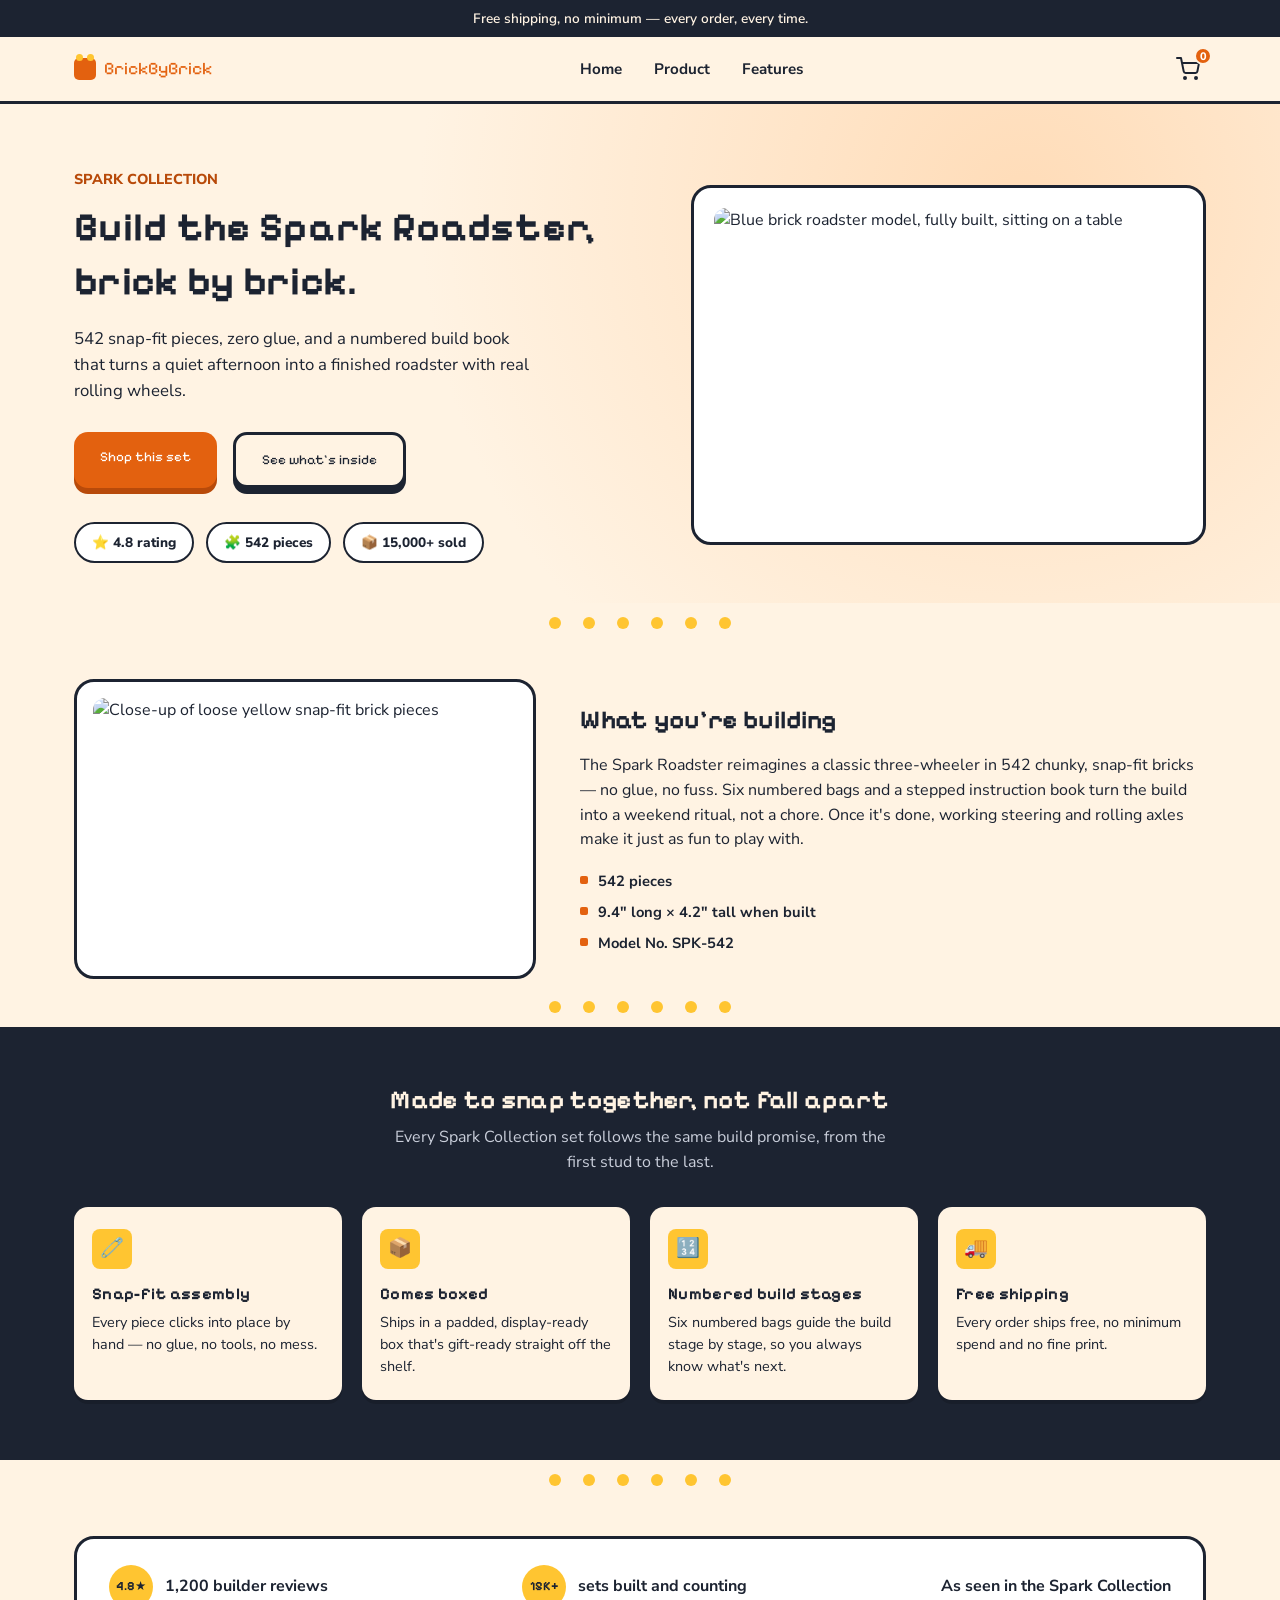
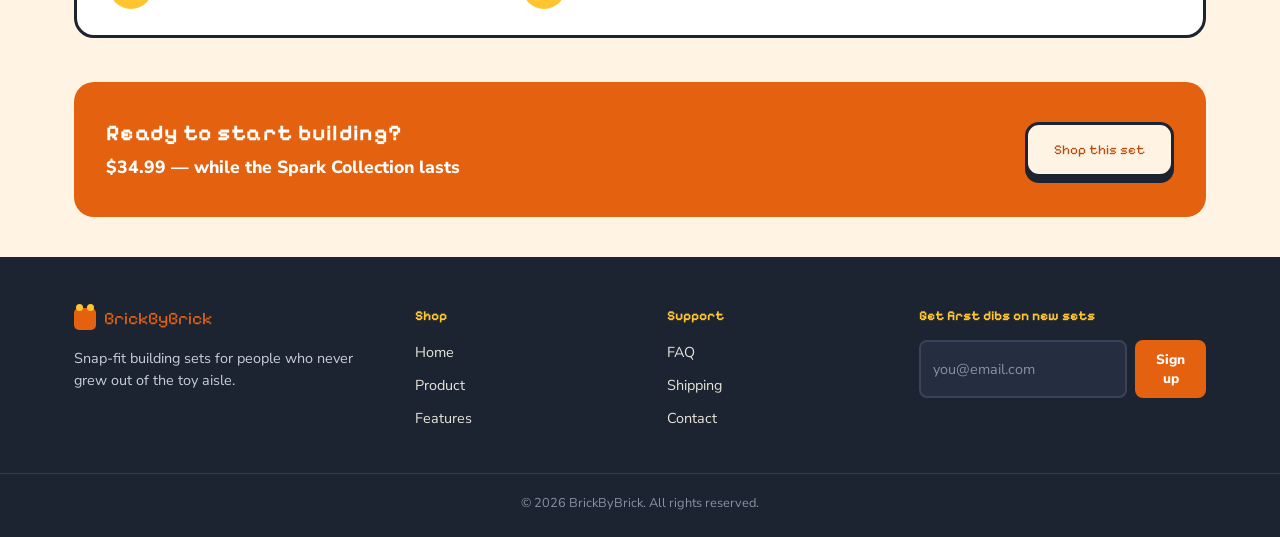
==== index.html @ 1a6e7e9f "update code" ====
<!DOCTYPE html>
<html lang="en">
<head>
<meta charset="UTF-8">
<meta name="viewport" content="width=device-width, initial-scale=1.0">
<title>BrickByBrick — Spark Roadster</title>
<link rel="preconnect" href="https://fonts.googleapis.com">
<link rel="preconnect" href="https://fonts.gstatic.com" crossorigin>
<link href="https://fonts.googleapis.com/css2?family=Pixelify+Sans:wght@500;600;700&family=Nunito+Sans:ital,opsz,wght@0,6..12,400;0,6..12,600;0,6..12,700;0,6..12,800&display=swap" rel="stylesheet">
<style>
  :root{
    --brick-orange:#E3610F;
    --brick-orange-dark:#B84A0A;
    --stud-yellow:#FFC531;
    --ink-navy:#1C2331;
    --warm-cream:#FFF3E3;
    --leaf-green:#2E9E5B;
    --white:#FFFFFF;
    --radius-lg:20px;
    --radius-md:14px;
    --radius-sm:8px;
    --font-pixel:'Pixelify Sans', system-ui, sans-serif;
    --font-body:'Nunito Sans', system-ui, sans-serif;
    --max-w:1180px;
  }

  *{box-sizing:border-box;}
  html{scroll-behavior:smooth;}
  body{
    margin:0;
    font-family:var(--font-body);
    color:var(--ink-navy);
    background:var(--warm-cream);
    line-height:1.55;
  }
  img,svg{display:block; max-width:100%;}
  a{color:inherit;}
  button{font-family:inherit;}

  .wrap{
    max-width:var(--max-w);
    margin:0 auto;
    padding:0 24px;
  }

  h1,h2,h3, .pixel{
    font-family:var(--font-pixel);
    letter-spacing:0.3px;
    line-height:1.35;
    margin:0;
  }

  :focus-visible{
    outline:3px solid var(--brick-orange-dark);
    outline-offset:3px;
  }

  /* ---------- Top promo bar ---------- */
  .topbar{
    background:var(--ink-navy);
    color:var(--warm-cream);
    text-align:center;
    font-size:0.85rem;
    font-weight:600;
    padding:8px 16px;
  }

  /* ---------- Navbar ---------- */
  .navbar{
    position:sticky;
    top:0;
    z-index:50;
    background:var(--warm-cream);
    border-bottom:3px solid var(--ink-navy);
  }
  .nav-inner{
    display:flex;
    align-items:center;
    justify-content:space-between;
    padding:14px 24px;
  }
  .logo{
    font-family:var(--font-pixel);
    font-size:1.1rem;
    color:var(--brick-orange);
    text-decoration:none;
    display:flex;
    align-items:center;
    gap:8px;
  }
  .logo-mark{
    width:22px; height:22px;
    background:var(--brick-orange);
    border-radius:5px;
    position:relative;
    flex:none;
  }
  .logo-mark::before,.logo-mark::after{
    content:"";
    position:absolute;
    width:7px;height:7px;
    background:var(--stud-yellow);
    border-radius:50%;
    top:-4px;
  }
  .logo-mark::before{left:2px;}
  .logo-mark::after{right:2px;}

  .nav-links{
    display:flex;
    gap:28px;
    list-style:none;
    margin:0; padding:0;
    font-weight:700;
  }
  .nav-links a{
    text-decoration:none;
    font-size:0.95rem;
    padding:6px 2px;
    border-bottom:3px solid transparent;
  }
  .nav-links a:hover{border-bottom-color:var(--brick-orange);}

  .nav-right{display:flex; align-items:center; gap:16px;}

  .cart-btn{
    position:relative;
    background:none;
    border:none;
    cursor:pointer;
    padding:6px;
    display:flex;
  }
  .cart-badge{
    position:absolute;
    top:-4px; right:-6px;
    background:var(--brick-orange);
    color:var(--white);
    font-size:0.68rem;
    font-weight:800;
    min-width:18px; height:18px;
    border-radius:50%;
    display:flex; align-items:center; justify-content:center;
    padding:0 3px;
    border:2px solid var(--warm-cream);
  }

  .hamburger{
    display:none;
    flex-direction:column;
    gap:5px;
    background:none;
    border:none;
    cursor:pointer;
    padding:6px;
  }
  .hamburger span{
    width:24px; height:3px;
    background:var(--ink-navy);
    border-radius:2px;
  }

  /* ---------- Stud dividers ---------- */
  .studs{
    display:flex;
    justify-content:center;
    gap:22px;
    padding:14px 0;
  }
  .studs span{
    width:12px; height:12px;
    border-radius:50%;
  }
  .studs.on-cream span{background:var(--stud-yellow);}
  .studs.on-dark span{background:var(--warm-cream);}
  .section-navy .studs.on-dark, .section-orange .studs.on-dark{background:var(--ink-navy);}
  .section-navy{background:var(--ink-navy); color:var(--warm-cream);}
  .studs.on-navy-bg span{background:var(--warm-cream);}

  /* ---------- Buttons ---------- */
  .btn{
    font-family:var(--font-pixel);
    font-size:0.85rem;
    display:inline-block;
    text-decoration:none;
    text-align:center;
    padding:14px 26px;
    border-radius:var(--radius-md);
    border:none;
    cursor:pointer;
    transition:transform .08s ease, box-shadow .08s ease;
  }
  .btn-primary{
    background:var(--brick-orange);
    color:var(--white);
    box-shadow:0 6px 0 var(--brick-orange-dark);
  }
  .btn-primary:hover{transform:translateY(-1px); box-shadow:0 7px 0 var(--brick-orange-dark);}
  .btn-primary:active{
    transform:translateY(6px);
    box-shadow:0 0 0 var(--brick-orange-dark);
  }
  .btn-secondary{
    background:var(--warm-cream);
    color:var(--ink-navy);
    border:3px solid var(--ink-navy);
    box-shadow:0 6px 0 var(--ink-navy);
  }
  .btn-secondary:hover{transform:translateY(-1px); box-shadow:0 7px 0 var(--ink-navy);}
  .btn-secondary:active{transform:translateY(6px); box-shadow:0 0 0 var(--ink-navy);}

  /* ---------- Hero ---------- */
  .hero{
    background:radial-gradient(circle at 80% 20%, #FFDCB8 0%, var(--warm-cream) 55%);
    padding:64px 0 40px;
  }
  .hero-inner{
    display:grid;
    grid-template-columns:1.05fr 0.95fr;
    gap:48px;
    align-items:center;
  }
  .hero-tag{
    font-weight:800;
    color:var(--brick-orange-dark);
    font-size:0.9rem;
    margin-bottom:10px;
  }
  .hero h1{
    font-size:2.5rem;
    color:var(--ink-navy);
  }
  .hero-pitch{
    margin-top:18px;
    font-size:1.05rem;
    max-width:46ch;
  }
  .hero-ctas{
    display:flex;
    gap:16px;
    flex-wrap:wrap;
    margin-top:28px;
  }
  .stat-pills{
    display:flex;
    gap:12px;
    flex-wrap:wrap;
    margin-top:34px;
  }
  .pill{
    background:var(--white);
    border:2px solid var(--ink-navy);
    border-radius:999px;
    padding:8px 16px;
    font-weight:800;
    font-size:0.85rem;
    display:flex;
    align-items:center;
    gap:6px;
  }
  .hero-art{
    background:var(--white);
    border:3px solid var(--ink-navy);
    border-radius:var(--radius-lg);
    padding:20px;
    height:360px;
  }

  /* ---------- Teaser ---------- */
  .teaser{padding:36px 0 8px;}
  .teaser-inner{
    display:grid;
    grid-template-columns:0.85fr 1.15fr;
    gap:44px;
    align-items:center;
  }
  .teaser-img{
    background:var(--white);
    border:3px solid var(--ink-navy);
    border-radius:var(--radius-lg);
    padding:16px;
    height:300px;
  }
  .teaser h2{font-size:1.6rem; margin-bottom:12px;}
  .spec-list{
    list-style:none;
    margin:18px 0 0;
    padding:0;
    display:flex;
    flex-direction:column;
    gap:8px;
    font-weight:700;
    font-size:0.92rem;
  }
  .spec-list li{display:flex; gap:10px; align-items:baseline;}
  .spec-list li::before{
    content:"";
    width:8px;height:8px;
    background:var(--brick-orange);
    border-radius:2px;
    flex:none;
    transform:translateY(-2px);
  }

  /* ---------- Features ---------- */
  .features{padding:12px 0 8px;}
  .features h2{
    text-align:center;
    font-size:1.6rem;
    color:var(--warm-cream);
    margin-bottom:8px;
  }
  .features-sub{
    text-align:center;
    color:#C9CEDA;
    max-width:52ch;
    margin:0 auto 32px;
  }
  .feature-grid{
    display:grid;
    grid-template-columns:repeat(4,1fr);
    gap:20px;
  }
  .feature-card{
    background:var(--warm-cream);
    color:var(--ink-navy);
    border-radius:var(--radius-md);
    padding:22px 18px;
    transition:transform .15s ease, box-shadow .15s ease;
    box-shadow:0 4px 0 rgba(0,0,0,0.15);
  }
  .feature-card:hover{
    transform:translateY(-6px);
    box-shadow:0 12px 20px rgba(0,0,0,0.25);
  }
  .feature-icon{
    width:40px; height:40px;
    background:var(--stud-yellow);
    border-radius:var(--radius-sm);
    display:flex; align-items:center; justify-content:center;
    font-size:1.2rem;
    margin-bottom:14px;
  }
  .feature-card h3{font-size:1.02rem; margin-bottom:6px;}
  .feature-card p{margin:0; font-size:0.9rem;}

  /* ---------- Trust strip ---------- */
  .trust{padding:36px 0;}
  .trust-inner{
    display:flex;
    flex-wrap:wrap;
    gap:24px;
    justify-content:space-between;
    align-items:center;
    background:var(--white);
    border:3px solid var(--ink-navy);
    border-radius:var(--radius-lg);
    padding:26px 32px;
  }
  .trust-item{
    display:flex;
    align-items:center;
    gap:12px;
    font-weight:700;
  }
  .trust-badge{
    background:var(--stud-yellow);
    border-radius:50%;
    width:44px; height:44px;
    display:flex; align-items:center; justify-content:center;
    font-family:var(--font-pixel);
    font-size:0.78rem;
    flex:none;
  }

  /* ---------- CTA banner ---------- */
  .cta-banner{
    background:var(--brick-orange);
    color:var(--white);
    border-radius:var(--radius-lg);
    margin:8px auto 40px;
    padding:36px 32px;
    display:flex;
    flex-wrap:wrap;
    gap:20px;
    align-items:center;
    justify-content:space-between;
  }
  .cta-banner h2{font-size:1.4rem;}
  .cta-banner .price{font-size:1.1rem; font-weight:800; margin-top:6px;}
  .cta-banner .btn-secondary{
    background:var(--warm-cream);
    color:var(--brick-orange-dark);
    border-color:var(--ink-navy);
  }

  /* ---------- Footer ---------- */
  footer{
    background:var(--ink-navy);
    color:var(--warm-cream);
    padding:48px 0 24px;
  }
  .footer-grid{
    display:grid;
    grid-template-columns:1.4fr 1fr 1fr 1.3fr;
    gap:32px;
  }
  .footer-grid h4{
    font-family:var(--font-pixel);
    font-size:0.85rem;
    color:var(--stud-yellow);
    margin:0 0 14px;
  }
  .footer-grid p{font-size:0.9rem; color:#C9CEDA; max-width:32ch;}
  .footer-links{list-style:none; margin:0; padding:0; display:flex; flex-direction:column; gap:8px;}
  .footer-links a{text-decoration:none; font-size:0.9rem; color:#E8E4DC;}
  .footer-links a:hover{color:var(--stud-yellow);}

  .signup-form{display:flex; gap:8px; margin-top:6px;}
  .signup-form input{
    flex:1;
    padding:10px 12px;
    border-radius:var(--radius-sm);
    border:2px solid #3A4257;
    background:#252D40;
    color:var(--warm-cream);
    font-family:var(--font-body);
    font-size:0.9rem;
  }
  .signup-form input::placeholder{color:#8890A3;}
  .signup-form button{
    background:var(--brick-orange);
    color:var(--white);
    border:none;
    border-radius:var(--radius-sm);
    padding:10px 16px;
    font-weight:800;
    cursor:pointer;
    font-size:0.85rem;
  }
  .form-msg{font-size:0.82rem; margin-top:8px; min-height:1.1em;}
  .form-msg.success{color:var(--leaf-green); font-weight:700;}
  .form-msg.error{color:#FF8B7A; font-weight:700;}

  .footer-bottom{
    border-top:1px solid #333B4E;
    margin-top:36px;
    padding-top:20px;
    font-size:0.8rem;
    color:#8890A3;
    text-align:center;
  }

  /* ---------- Responsive ---------- */
  @media (max-width:900px){
    .hero-inner, .teaser-inner{grid-template-columns:1fr;}
    .hero-art{order:-1;}
    .feature-grid{grid-template-columns:repeat(2,1fr);}
    .footer-grid{grid-template-columns:1fr 1fr;}
  }

  @media (max-width:680px){
    .nav-links{
      position:absolute;
      top:100%; left:0; right:0;
      background:var(--warm-cream);
      border-bottom:3px solid var(--ink-navy);
      flex-direction:column;
      gap:0;
      padding:8px 24px 16px;
      display:none;
    }
    .nav-links.open{display:flex;}
    .nav-links a{display:block; padding:12px 0;}
    .hamburger{display:flex;}
    .hero h1{font-size:1.9rem;}
    .feature-grid{grid-template-columns:1fr;}
    .footer-grid{grid-template-columns:1fr;}
    .cta-banner{flex-direction:column; align-items:flex-start;}
    .signup-form{flex-direction:column;}
  }

  @media (prefers-reduced-motion: reduce){
    *{transition:none !important;}
    html{scroll-behavior:auto;}
  }
</style>
</head>
<body>

<div class="topbar">Free shipping, no minimum — every order, every time.</div>

<nav class="navbar">
  <div class="nav-inner wrap">
    <a href="#" class="logo"><span class="logo-mark"></span>BrickByBrick</a>

    <ul class="nav-links" id="navLinks">
      <li><a href="#top">Home</a></li>
      <li><a href="product.html">Product</a></li>
      <li><a href="#features">Features</a></li>
    </ul>

    <div class="nav-right">
      <button class="cart-btn" id="cartBtn" aria-label="View cart">
        <svg width="24" height="24" viewBox="0 0 24 24" fill="none" stroke="#1C2331" stroke-width="2" stroke-linecap="round" stroke-linejoin="round">
          <circle cx="9" cy="21" r="1"></circle>
          <circle cx="20" cy="21" r="1"></circle>
          <path d="M1 1h4l2.7 13.4a2 2 0 0 0 2 1.6h9.7a2 2 0 0 0 2-1.6L23 6H6"></path>
        </svg>
        <span class="cart-badge" id="cartBadge">0</span>
      </button>
      <button class="hamburger" id="hamburgerBtn" aria-label="Toggle menu" aria-expanded="false" aria-controls="navLinks">
        <span></span><span></span><span></span>
      </button>
    </div>
  </div>
</nav>

<header class="hero" id="top">
  <div class="wrap hero-inner">
    <div>
      <div class="hero-tag">SPARK COLLECTION</div>
      <h1>Build the Spark Roadster, brick by brick.</h1>
      <p class="hero-pitch">542 snap-fit pieces, zero glue, and a numbered build book that turns a quiet afternoon into a finished roadster with real rolling wheels.</p>
      <div class="hero-ctas">
        <a href="product.html" class="btn btn-primary">Shop this set</a>
        <a href="#description" class="btn btn-secondary">See what's inside</a>
      </div>
      <div class="stat-pills">
        <span class="pill">⭐ 4.8 rating</span>
        <span class="pill">🧩 542 pieces</span>
        <span class="pill">📦 15,000+ sold</span>
      </div>
    </div>
    <div class="hero-art">
      <img src="https://images.unsplash.com/photo-1637063868743-71757b4770c3?auto=format&fit=crop&w=900&q=80"
           alt="Blue brick roadster model, fully built, sitting on a table"
           style="width:100%; height:100%; object-fit:cover; border-radius:12px; display:block;">
    </div>
  </div>
</header>

<div class="studs on-cream"><span></span><span></span><span></span><span></span><span></span><span></span></div>

<section class="teaser" id="description">
  <div class="wrap teaser-inner">
    <div class="teaser-img">
      <img src="https://images.unsplash.com/photo-1560961911-293cfd783727?auto=format&fit=crop&w=700&q=80"
           alt="Close-up of loose yellow snap-fit brick pieces"
           style="width:100%; height:100%; object-fit:cover; border-radius:12px; display:block;">
    </div>
    <div>
      <h2>What you're building</h2>
      <p>The Spark Roadster reimagines a classic three-wheeler in 542 chunky, snap-fit bricks — no glue, no fuss. Six numbered bags and a stepped instruction book turn the build into a weekend ritual, not a chore. Once it's done, working steering and rolling axles make it just as fun to play with.</p>
      <ul class="spec-list">
        <li>542 pieces</li>
        <li>9.4" long × 4.2" tall when built</li>
        <li>Model No. SPK-542</li>
      </ul>
    </div>
  </div>
</section>

<div class="studs on-cream"><span></span><span></span><span></span><span></span><span></span><span></span></div>

<section class="features section-navy" id="features">
  <div class="wrap" style="padding:44px 24px 52px;">
    <h2>Made to snap together, not fall apart</h2>
    <p class="features-sub">Every Spark Collection set follows the same build promise, from the first stud to the last.</p>
    <div class="feature-grid">
      <div class="feature-card">
        <div class="feature-icon">🧷</div>
        <h3>Snap-fit assembly</h3>
        <p>Every piece clicks into place by hand — no glue, no tools, no mess.</p>
      </div>
      <div class="feature-card">
        <div class="feature-icon">📦</div>
        <h3>Comes boxed</h3>
        <p>Ships in a padded, display-ready box that's gift-ready straight off the shelf.</p>
      </div>
      <div class="feature-card">
        <div class="feature-icon">🔢</div>
        <h3>Numbered build stages</h3>
        <p>Six numbered bags guide the build stage by stage, so you always know what's next.</p>
      </div>
      <div class="feature-card">
        <div class="feature-icon">🚚</div>
        <h3>Free shipping</h3>
        <p>Every order ships free, no minimum spend and no fine print.</p>
      </div>
    </div>
  </div>
</section>

<div class="studs on-cream"><span></span><span></span><span></span><span></span><span></span><span></span></div>

<section class="trust">
  <div class="wrap">
    <div class="trust-inner">
      <div class="trust-item">
        <span class="trust-badge">4.8★</span>
        <span>1,200 builder reviews</span>
      </div>
      <div class="trust-item">
        <span class="trust-badge">15K+</span>
        <span>sets built and counting</span>
      </div>
      <div class="trust-item">
        <span>As seen in the Spark Collection</span>
      </div>
    </div>
  </div>
</section>

<div class="wrap">
  <div class="cta-banner">
    <div>
      <h2>Ready to start building?</h2>
      <div class="price">$34.99 — while the Spark Collection lasts</div>
    </div>
    <a href="product.html" class="btn btn-secondary">Shop this set</a>
  </div>
</div>

<footer>
  <div class="wrap footer-grid">
    <div>
      <a href="#" class="logo" style="margin-bottom:12px;"><span class="logo-mark"></span>BrickByBrick</a>
      <p>Snap-fit building sets for people who never grew out of the toy aisle.</p>
    </div>
    <div>
      <h4>Shop</h4>
      <ul class="footer-links">
        <li><a href="#top">Home</a></li>
        <li><a href="product.html">Product</a></li>
        <li><a href="#features">Features</a></li>
      </ul>
    </div>
    <div>
      <h4>Support</h4>
      <ul class="footer-links">
        <li><a href="#">FAQ</a></li>
        <li><a href="#">Shipping</a></li>
        <li><a href="#">Contact</a></li>
      </ul>
    </div>
    <div>
      <h4>Get first dibs on new sets</h4>
      <form class="signup-form" id="signupForm" novalidate>
        <label for="signupEmail" class="sr-only" style="position:absolute; left:-9999px;">Email address</label>
        <input type="email" id="signupEmail" placeholder="you@email.com" autocomplete="email">
        <button type="submit">Sign up</button>
      </form>
      <p class="form-msg" id="formMsg" role="status" aria-live="polite"></p>
    </div>
  </div>
  <div class="footer-bottom">© 2026 BrickByBrick. All rights reserved.</div>
</footer>

<script>
  // Mobile hamburger menu
  const hamburgerBtn = document.getElementById('hamburgerBtn');
  const navLinks = document.getElementById('navLinks');
  hamburgerBtn.addEventListener('click', () => {
    const isOpen = navLinks.classList.toggle('open');
    hamburgerBtn.setAttribute('aria-expanded', isOpen);
  });
  navLinks.querySelectorAll('a').forEach(link => {
    link.addEventListener('click', () => {
      navLinks.classList.remove('open');
      hamburgerBtn.setAttribute('aria-expanded', 'false');
    });
  });

  // Cart badge — reads a shared count so it can stay in sync with the product page
  const CART_KEY = 'bbb_cart_count';
  const cartBadge = document.getElementById('cartBadge');

  function renderCartCount() {
    const count = parseInt(localStorage.getItem(CART_KEY) || '0', 10);
    cartBadge.textContent = count;
  }
  renderCartCount();
  // Picks up changes made on the product page (or another tab) without a reload
  window.addEventListener('storage', (e) => {
    if (e.key === CART_KEY) renderCartCount();
  });

  // Footer email signup validation
  const signupForm = document.getElementById('signupForm');
  const signupEmail = document.getElementById('signupEmail');
  const formMsg = document.getElementById('formMsg');
  const emailPattern = /^[^\s@]+@[^\s@]+\.[^\s@]+$/;

  signupForm.addEventListener('submit', (e) => {
    e.preventDefault();
    const value = signupEmail.value.trim();
    if (!emailPattern.test(value)) {
      formMsg.textContent = 'Please enter a valid email address.';
      formMsg.className = 'form-msg error';
      return;
    }
    formMsg.textContent = "You're on the list!";
    formMsg.className = 'form-msg success';
    signupForm.reset();
  });
</script>

</body>
</html>
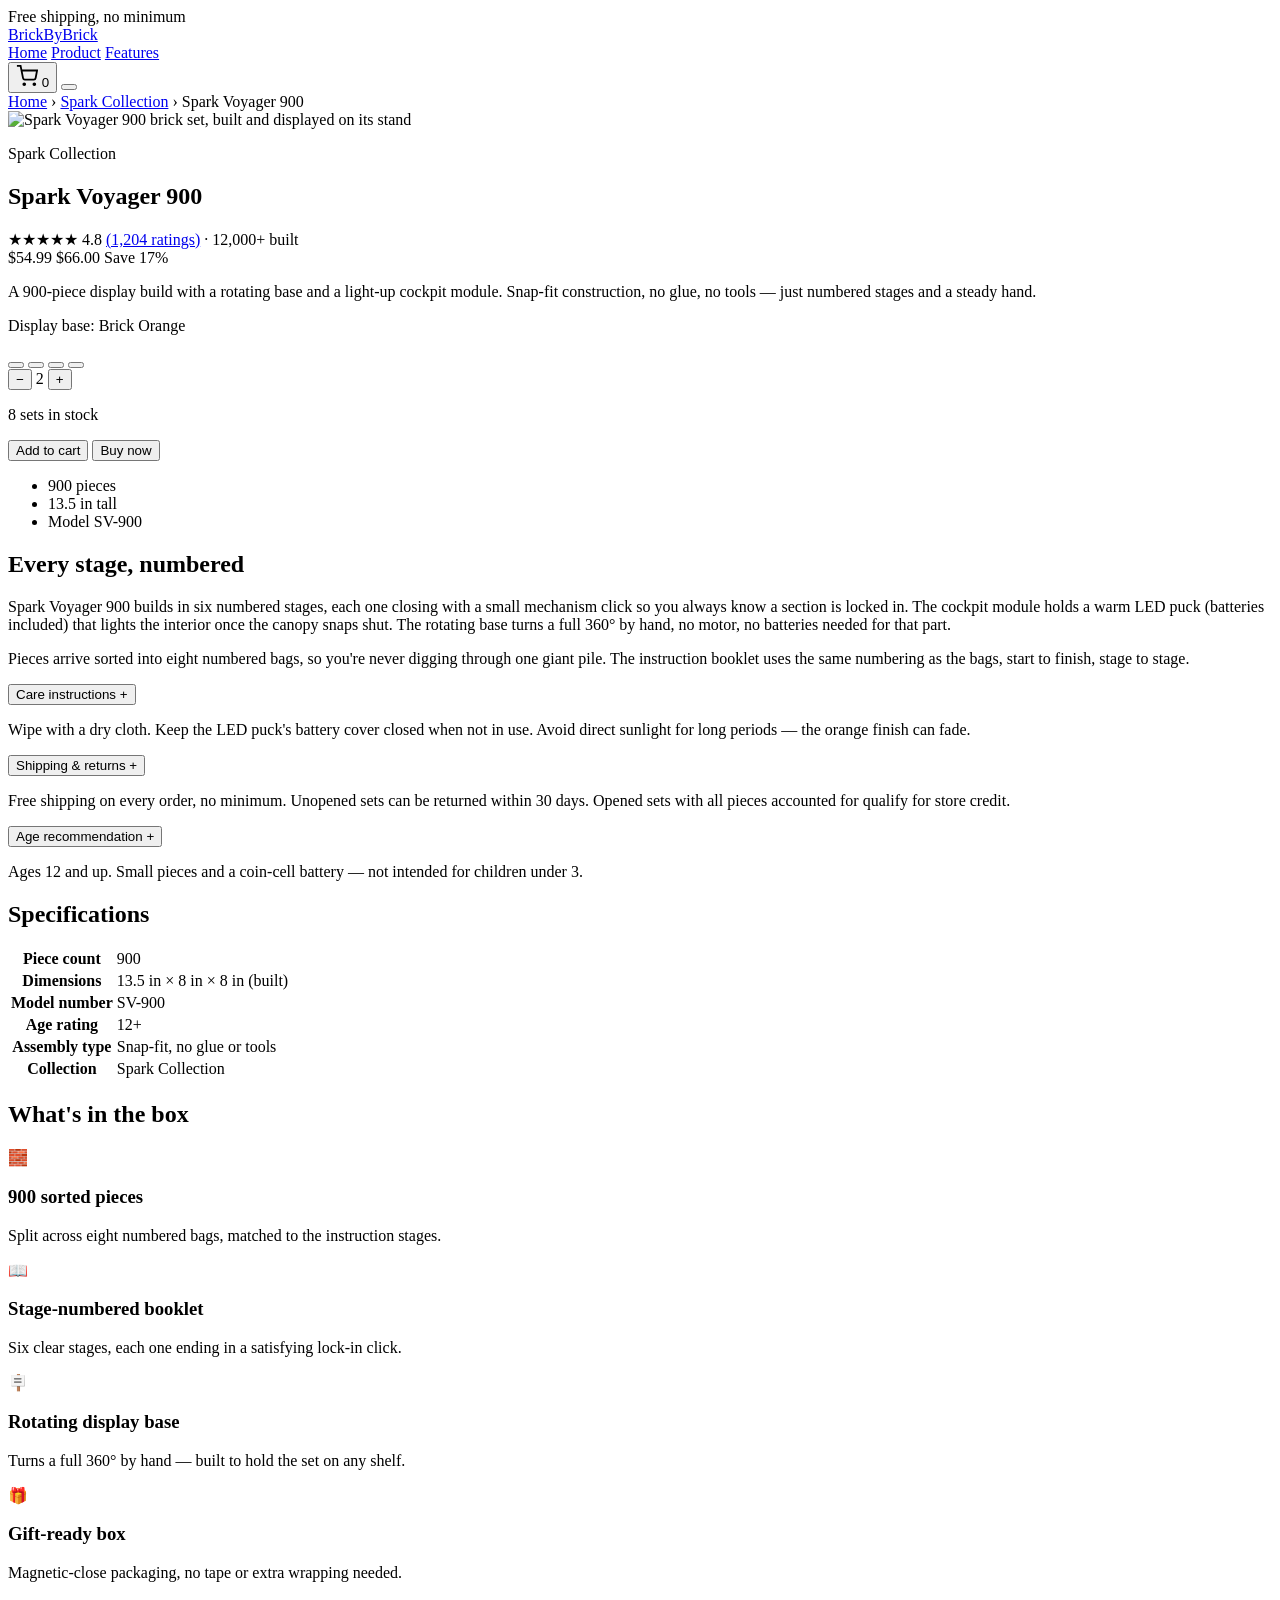
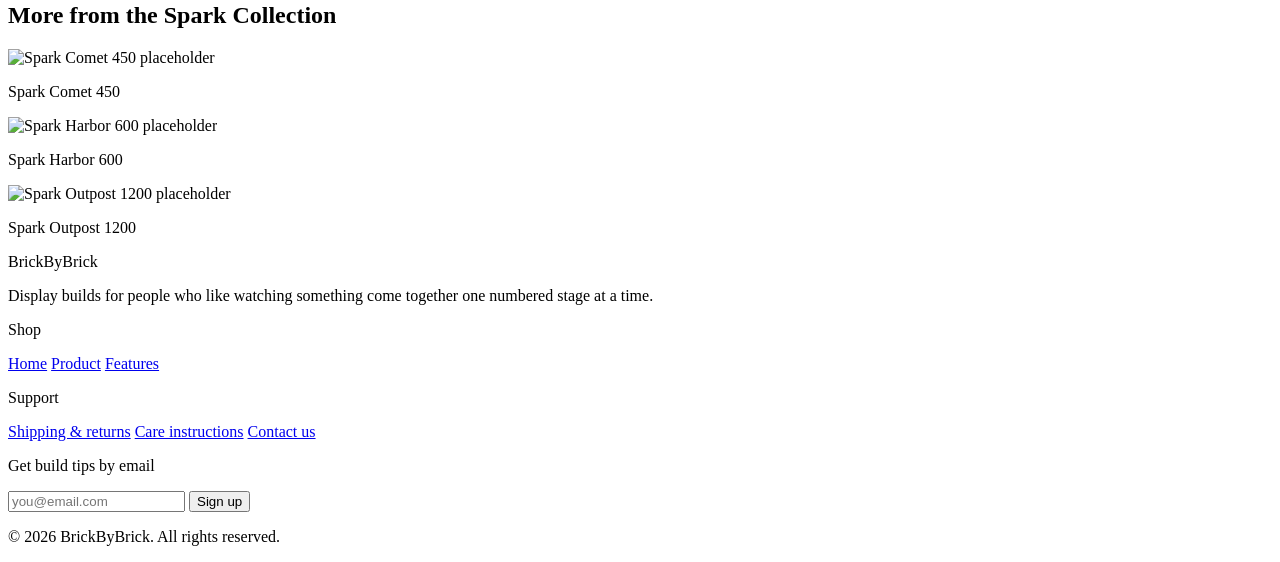
==== commit dbaf9bf2: "update" ====
--- a/index.html
+++ b/index.html
@@ -3,708 +3,284 @@
 <head>
 <meta charset="UTF-8">
 <meta name="viewport" content="width=device-width, initial-scale=1.0">
-<title>BrickByBrick — Spark Roadster</title>
+<title>Spark Voyager 900 — BrickByBrick</title>
 <link rel="preconnect" href="https://fonts.googleapis.com">
 <link rel="preconnect" href="https://fonts.gstatic.com" crossorigin>
-<link href="https://fonts.googleapis.com/css2?family=Pixelify+Sans:wght@500;600;700&family=Nunito+Sans:ital,opsz,wght@0,6..12,400;0,6..12,600;0,6..12,700;0,6..12,800&display=swap" rel="stylesheet">
-<style>
-  :root{
-    --brick-orange:#E3610F;
-    --brick-orange-dark:#B84A0A;
-    --stud-yellow:#FFC531;
-    --ink-navy:#1C2331;
-    --warm-cream:#FFF3E3;
-    --leaf-green:#2E9E5B;
-    --white:#FFFFFF;
-    --radius-lg:20px;
-    --radius-md:14px;
-    --radius-sm:8px;
-    --font-pixel:'Pixelify Sans', system-ui, sans-serif;
-    --font-body:'Nunito Sans', system-ui, sans-serif;
-    --max-w:1180px;
-  }
-
-  *{box-sizing:border-box;}
-  html{scroll-behavior:smooth;}
-  body{
-    margin:0;
-    font-family:var(--font-body);
-    color:var(--ink-navy);
-    background:var(--warm-cream);
-    line-height:1.55;
-  }
-  img,svg{display:block; max-width:100%;}
-  a{color:inherit;}
-  button{font-family:inherit;}
-
-  .wrap{
-    max-width:var(--max-w);
-    margin:0 auto;
-    padding:0 24px;
-  }
-
-  h1,h2,h3, .pixel{
-    font-family:var(--font-pixel);
-    letter-spacing:0.3px;
-    line-height:1.35;
-    margin:0;
-  }
-
-  :focus-visible{
-    outline:3px solid var(--brick-orange-dark);
-    outline-offset:3px;
-  }
-
-  /* ---------- Top promo bar ---------- */
-  .topbar{
-    background:var(--ink-navy);
-    color:var(--warm-cream);
-    text-align:center;
-    font-size:0.85rem;
-    font-weight:600;
-    padding:8px 16px;
-  }
-
-  /* ---------- Navbar ---------- */
-  .navbar{
-    position:sticky;
-    top:0;
-    z-index:50;
-    background:var(--warm-cream);
-    border-bottom:3px solid var(--ink-navy);
-  }
-  .nav-inner{
-    display:flex;
-    align-items:center;
-    justify-content:space-between;
-    padding:14px 24px;
-  }
-  .logo{
-    font-family:var(--font-pixel);
-    font-size:1.1rem;
-    color:var(--brick-orange);
-    text-decoration:none;
-    display:flex;
-    align-items:center;
-    gap:8px;
-  }
-  .logo-mark{
-    width:22px; height:22px;
-    background:var(--brick-orange);
-    border-radius:5px;
-    position:relative;
-    flex:none;
-  }
-  .logo-mark::before,.logo-mark::after{
-    content:"";
-    position:absolute;
-    width:7px;height:7px;
-    background:var(--stud-yellow);
-    border-radius:50%;
-    top:-4px;
-  }
-  .logo-mark::before{left:2px;}
-  .logo-mark::after{right:2px;}
-
-  .nav-links{
-    display:flex;
-    gap:28px;
-    list-style:none;
-    margin:0; padding:0;
-    font-weight:700;
-  }
-  .nav-links a{
-    text-decoration:none;
-    font-size:0.95rem;
-    padding:6px 2px;
-    border-bottom:3px solid transparent;
-  }
-  .nav-links a:hover{border-bottom-color:var(--brick-orange);}
-
-  .nav-right{display:flex; align-items:center; gap:16px;}
-
-  .cart-btn{
-    position:relative;
-    background:none;
-    border:none;
-    cursor:pointer;
-    padding:6px;
-    display:flex;
-  }
-  .cart-badge{
-    position:absolute;
-    top:-4px; right:-6px;
-    background:var(--brick-orange);
-    color:var(--white);
-    font-size:0.68rem;
-    font-weight:800;
-    min-width:18px; height:18px;
-    border-radius:50%;
-    display:flex; align-items:center; justify-content:center;
-    padding:0 3px;
-    border:2px solid var(--warm-cream);
-  }
-
-  .hamburger{
-    display:none;
-    flex-direction:column;
-    gap:5px;
-    background:none;
-    border:none;
-    cursor:pointer;
-    padding:6px;
-  }
-  .hamburger span{
-    width:24px; height:3px;
-    background:var(--ink-navy);
-    border-radius:2px;
-  }
-
-  /* ---------- Stud dividers ---------- */
-  .studs{
-    display:flex;
-    justify-content:center;
-    gap:22px;
-    padding:14px 0;
-  }
-  .studs span{
-    width:12px; height:12px;
-    border-radius:50%;
-  }
-  .studs.on-cream span{background:var(--stud-yellow);}
-  .studs.on-dark span{background:var(--warm-cream);}
-  .section-navy .studs.on-dark, .section-orange .studs.on-dark{background:var(--ink-navy);}
-  .section-navy{background:var(--ink-navy); color:var(--warm-cream);}
-  .studs.on-navy-bg span{background:var(--warm-cream);}
-
-  /* ---------- Buttons ---------- */
-  .btn{
-    font-family:var(--font-pixel);
-    font-size:0.85rem;
-    display:inline-block;
-    text-decoration:none;
-    text-align:center;
-    padding:14px 26px;
-    border-radius:var(--radius-md);
-    border:none;
-    cursor:pointer;
-    transition:transform .08s ease, box-shadow .08s ease;
-  }
-  .btn-primary{
-    background:var(--brick-orange);
-    color:var(--white);
-    box-shadow:0 6px 0 var(--brick-orange-dark);
-  }
-  .btn-primary:hover{transform:translateY(-1px); box-shadow:0 7px 0 var(--brick-orange-dark);}
-  .btn-primary:active{
-    transform:translateY(6px);
-    box-shadow:0 0 0 var(--brick-orange-dark);
-  }
-  .btn-secondary{
-    background:var(--warm-cream);
-    color:var(--ink-navy);
-    border:3px solid var(--ink-navy);
-    box-shadow:0 6px 0 var(--ink-navy);
-  }
-  .btn-secondary:hover{transform:translateY(-1px); box-shadow:0 7px 0 var(--ink-navy);}
-  .btn-secondary:active{transform:translateY(6px); box-shadow:0 0 0 var(--ink-navy);}
-
-  /* ---------- Hero ---------- */
-  .hero{
-    background:radial-gradient(circle at 80% 20%, #FFDCB8 0%, var(--warm-cream) 55%);
-    padding:64px 0 40px;
-  }
-  .hero-inner{
-    display:grid;
-    grid-template-columns:1.05fr 0.95fr;
-    gap:48px;
-    align-items:center;
-  }
-  .hero-tag{
-    font-weight:800;
-    color:var(--brick-orange-dark);
-    font-size:0.9rem;
-    margin-bottom:10px;
-  }
-  .hero h1{
-    font-size:2.5rem;
-    color:var(--ink-navy);
-  }
-  .hero-pitch{
-    margin-top:18px;
-    font-size:1.05rem;
-    max-width:46ch;
-  }
-  .hero-ctas{
-    display:flex;
-    gap:16px;
-    flex-wrap:wrap;
-    margin-top:28px;
-  }
-  .stat-pills{
-    display:flex;
-    gap:12px;
-    flex-wrap:wrap;
-    margin-top:34px;
-  }
-  .pill{
-    background:var(--white);
-    border:2px solid var(--ink-navy);
-    border-radius:999px;
-    padding:8px 16px;
-    font-weight:800;
-    font-size:0.85rem;
-    display:flex;
-    align-items:center;
-    gap:6px;
-  }
-  .hero-art{
-    background:var(--white);
-    border:3px solid var(--ink-navy);
-    border-radius:var(--radius-lg);
-    padding:20px;
-    height:360px;
-  }
-
-  /* ---------- Teaser ---------- */
-  .teaser{padding:36px 0 8px;}
-  .teaser-inner{
-    display:grid;
-    grid-template-columns:0.85fr 1.15fr;
-    gap:44px;
-    align-items:center;
-  }
-  .teaser-img{
-    background:var(--white);
-    border:3px solid var(--ink-navy);
-    border-radius:var(--radius-lg);
-    padding:16px;
-    height:300px;
-  }
-  .teaser h2{font-size:1.6rem; margin-bottom:12px;}
-  .spec-list{
-    list-style:none;
-    margin:18px 0 0;
-    padding:0;
-    display:flex;
-    flex-direction:column;
-    gap:8px;
-    font-weight:700;
-    font-size:0.92rem;
-  }
-  .spec-list li{display:flex; gap:10px; align-items:baseline;}
-  .spec-list li::before{
-    content:"";
-    width:8px;height:8px;
-    background:var(--brick-orange);
-    border-radius:2px;
-    flex:none;
-    transform:translateY(-2px);
-  }
-
-  /* ---------- Features ---------- */
-  .features{padding:12px 0 8px;}
-  .features h2{
-    text-align:center;
-    font-size:1.6rem;
-    color:var(--warm-cream);
-    margin-bottom:8px;
-  }
-  .features-sub{
-    text-align:center;
-    color:#C9CEDA;
-    max-width:52ch;
-    margin:0 auto 32px;
-  }
-  .feature-grid{
-    display:grid;
-    grid-template-columns:repeat(4,1fr);
-    gap:20px;
-  }
-  .feature-card{
-    background:var(--warm-cream);
-    color:var(--ink-navy);
-    border-radius:var(--radius-md);
-    padding:22px 18px;
-    transition:transform .15s ease, box-shadow .15s ease;
-    box-shadow:0 4px 0 rgba(0,0,0,0.15);
-  }
-  .feature-card:hover{
-    transform:translateY(-6px);
-    box-shadow:0 12px 20px rgba(0,0,0,0.25);
-  }
-  .feature-icon{
-    width:40px; height:40px;
-    background:var(--stud-yellow);
-    border-radius:var(--radius-sm);
-    display:flex; align-items:center; justify-content:center;
-    font-size:1.2rem;
-    margin-bottom:14px;
-  }
-  .feature-card h3{font-size:1.02rem; margin-bottom:6px;}
-  .feature-card p{margin:0; font-size:0.9rem;}
-
-  /* ---------- Trust strip ---------- */
-  .trust{padding:36px 0;}
-  .trust-inner{
-    display:flex;
-    flex-wrap:wrap;
-    gap:24px;
-    justify-content:space-between;
-    align-items:center;
-    background:var(--white);
-    border:3px solid var(--ink-navy);
-    border-radius:var(--radius-lg);
-    padding:26px 32px;
-  }
-  .trust-item{
-    display:flex;
-    align-items:center;
-    gap:12px;
-    font-weight:700;
-  }
-  .trust-badge{
-    background:var(--stud-yellow);
-    border-radius:50%;
-    width:44px; height:44px;
-    display:flex; align-items:center; justify-content:center;
-    font-family:var(--font-pixel);
-    font-size:0.78rem;
-    flex:none;
-  }
-
-  /* ---------- CTA banner ---------- */
-  .cta-banner{
-    background:var(--brick-orange);
-    color:var(--white);
-    border-radius:var(--radius-lg);
-    margin:8px auto 40px;
-    padding:36px 32px;
-    display:flex;
-    flex-wrap:wrap;
-    gap:20px;
-    align-items:center;
-    justify-content:space-between;
-  }
-  .cta-banner h2{font-size:1.4rem;}
-  .cta-banner .price{font-size:1.1rem; font-weight:800; margin-top:6px;}
-  .cta-banner .btn-secondary{
-    background:var(--warm-cream);
-    color:var(--brick-orange-dark);
-    border-color:var(--ink-navy);
-  }
-
-  /* ---------- Footer ---------- */
-  footer{
-    background:var(--ink-navy);
-    color:var(--warm-cream);
-    padding:48px 0 24px;
-  }
-  .footer-grid{
-    display:grid;
-    grid-template-columns:1.4fr 1fr 1fr 1.3fr;
-    gap:32px;
-  }
-  .footer-grid h4{
-    font-family:var(--font-pixel);
-    font-size:0.85rem;
-    color:var(--stud-yellow);
-    margin:0 0 14px;
-  }
-  .footer-grid p{font-size:0.9rem; color:#C9CEDA; max-width:32ch;}
-  .footer-links{list-style:none; margin:0; padding:0; display:flex; flex-direction:column; gap:8px;}
-  .footer-links a{text-decoration:none; font-size:0.9rem; color:#E8E4DC;}
-  .footer-links a:hover{color:var(--stud-yellow);}
-
-  .signup-form{display:flex; gap:8px; margin-top:6px;}
-  .signup-form input{
-    flex:1;
-    padding:10px 12px;
-    border-radius:var(--radius-sm);
-    border:2px solid #3A4257;
-    background:#252D40;
-    color:var(--warm-cream);
-    font-family:var(--font-body);
-    font-size:0.9rem;
-  }
-  .signup-form input::placeholder{color:#8890A3;}
-  .signup-form button{
-    background:var(--brick-orange);
-    color:var(--white);
-    border:none;
-    border-radius:var(--radius-sm);
-    padding:10px 16px;
-    font-weight:800;
-    cursor:pointer;
-    font-size:0.85rem;
-  }
-  .form-msg{font-size:0.82rem; margin-top:8px; min-height:1.1em;}
-  .form-msg.success{color:var(--leaf-green); font-weight:700;}
-  .form-msg.error{color:#FF8B7A; font-weight:700;}
-
-  .footer-bottom{
-    border-top:1px solid #333B4E;
-    margin-top:36px;
-    padding-top:20px;
-    font-size:0.8rem;
-    color:#8890A3;
-    text-align:center;
-  }
-
-  /* ---------- Responsive ---------- */
-  @media (max-width:900px){
-    .hero-inner, .teaser-inner{grid-template-columns:1fr;}
-    .hero-art{order:-1;}
-    .feature-grid{grid-template-columns:repeat(2,1fr);}
-    .footer-grid{grid-template-columns:1fr 1fr;}
-  }
-
-  @media (max-width:680px){
-    .nav-links{
-      position:absolute;
-      top:100%; left:0; right:0;
-      background:var(--warm-cream);
-      border-bottom:3px solid var(--ink-navy);
-      flex-direction:column;
-      gap:0;
-      padding:8px 24px 16px;
-      display:none;
-    }
-    .nav-links.open{display:flex;}
-    .nav-links a{display:block; padding:12px 0;}
-    .hamburger{display:flex;}
-    .hero h1{font-size:1.9rem;}
-    .feature-grid{grid-template-columns:1fr;}
-    .footer-grid{grid-template-columns:1fr;}
-    .cta-banner{flex-direction:column; align-items:flex-start;}
-    .signup-form{flex-direction:column;}
-  }
-
-  @media (prefers-reduced-motion: reduce){
-    *{transition:none !important;}
-    html{scroll-behavior:auto;}
-  }
-</style>
+<link href="https://fonts.googleapis.com/css2?family=Pixelify+Sans:wght@500;600;700&family=Inter:wght@400;500;600;700&display=swap" rel="stylesheet">
+<link rel="stylesheet" href="style.css">
 </head>
 <body>
 
-<div class="topbar">Free shipping, no minimum — every order, every time.</div>
-
-<nav class="navbar">
-  <div class="nav-inner wrap">
-    <a href="#" class="logo"><span class="logo-mark"></span>BrickByBrick</a>
-
-    <ul class="nav-links" id="navLinks">
-      <li><a href="#top">Home</a></li>
-      <li><a href="product.html">Product</a></li>
-      <li><a href="#features">Features</a></li>
-    </ul>
-
-    <div class="nav-right">
+<!-- Header -->
+<div class="topbar">Free shipping, no minimum</div>
+
+<!-- Navbar -->
+<header class="navbar" id="navbar">
+  <div class="navbar__inner">
+    <a href="landing.html" class="navbar__logo">BrickByBrick</a>
+
+    <nav class="navbar__links" id="navLinks">
+      <a href="landing.html#home">Home</a>
+      <a href="index.html" class="is-active">Product</a>
+      <a href="landing.html#features">Features</a>
+    </nav>
+
+    <div class="navbar__actions">
       <button class="cart-btn" id="cartBtn" aria-label="View cart">
-        <svg width="24" height="24" viewBox="0 0 24 24" fill="none" stroke="#1C2331" stroke-width="2" stroke-linecap="round" stroke-linejoin="round">
+        <svg viewBox="0 0 24 24" width="22" height="22" fill="none" stroke="currentColor" stroke-width="2">
           <circle cx="9" cy="21" r="1"></circle>
           <circle cx="20" cy="21" r="1"></circle>
-          <path d="M1 1h4l2.7 13.4a2 2 0 0 0 2 1.6h9.7a2 2 0 0 0 2-1.6L23 6H6"></path>
+          <path d="M1 1h4l2.68 13.39a2 2 0 0 0 2 1.61h9.72a2 2 0 0 0 2-1.61L23 6H6"></path>
         </svg>
-        <span class="cart-badge" id="cartBadge">0</span>
+        <span class="cart-btn__count" id="cartCount">0</span>
       </button>
-      <button class="hamburger" id="hamburgerBtn" aria-label="Toggle menu" aria-expanded="false" aria-controls="navLinks">
+      <button class="hamburger" id="hamburger" aria-label="Open menu" aria-expanded="false">
         <span></span><span></span><span></span>
       </button>
     </div>
   </div>
-</nav>
-
-<header class="hero" id="top">
-  <div class="wrap hero-inner">
-    <div>
-      <div class="hero-tag">SPARK COLLECTION</div>
-      <h1>Build the Spark Roadster, brick by brick.</h1>
-      <p class="hero-pitch">542 snap-fit pieces, zero glue, and a numbered build book that turns a quiet afternoon into a finished roadster with real rolling wheels.</p>
-      <div class="hero-ctas">
-        <a href="product.html" class="btn btn-primary">Shop this set</a>
-        <a href="#description" class="btn btn-secondary">See what's inside</a>
-      </div>
-      <div class="stat-pills">
-        <span class="pill">⭐ 4.8 rating</span>
-        <span class="pill">🧩 542 pieces</span>
-        <span class="pill">📦 15,000+ sold</span>
-      </div>
-    </div>
-    <div class="hero-art">
-      <img src="https://images.unsplash.com/photo-1637063868743-71757b4770c3?auto=format&fit=crop&w=900&q=80"
-           alt="Blue brick roadster model, fully built, sitting on a table"
-           style="width:100%; height:100%; object-fit:cover; border-radius:12px; display:block;">
-    </div>
-  </div>
 </header>
 
-<div class="studs on-cream"><span></span><span></span><span></span><span></span><span></span><span></span></div>
-
-<section class="teaser" id="description">
-  <div class="wrap teaser-inner">
-    <div class="teaser-img">
-      <img src="https://images.unsplash.com/photo-1560961911-293cfd783727?auto=format&fit=crop&w=700&q=80"
-           alt="Close-up of loose yellow snap-fit brick pieces"
-           style="width:100%; height:100%; object-fit:cover; border-radius:12px; display:block;">
-    </div>
-    <div>
-      <h2>What you're building</h2>
-      <p>The Spark Roadster reimagines a classic three-wheeler in 542 chunky, snap-fit bricks — no glue, no fuss. Six numbered bags and a stepped instruction book turn the build into a weekend ritual, not a chore. Once it's done, working steering and rolling axles make it just as fun to play with.</p>
-      <ul class="spec-list">
-        <li>542 pieces</li>
-        <li>9.4" long × 4.2" tall when built</li>
-        <li>Model No. SPK-542</li>
+<main>
+
+  <!-- Breadcrumb -->
+  <nav class="breadcrumb" aria-label="Breadcrumb">
+    <a href="landing.html">Home</a>
+    <span class="breadcrumb__sep">›</span>
+    <a href="landing.html#features">Spark Collection</a>
+    <span class="breadcrumb__sep">›</span>
+    <span aria-current="page">Spark Voyager 900</span>
+  </nav>
+
+  <!-- Product section: gallery + info -->
+  <section class="product">
+    <div class="product__gallery">
+      <div class="gallery__main" id="galleryMain">
+        <img src="https://placehold.co/640x640/E3610F/FFF3E3?text=Spark+Voyager+900" alt="Spark Voyager 900 brick set, built and displayed on its stand" id="galleryImage">
+      </div>
+    </div>
+
+    <div class="product__info">
+      <p class="product__eyebrow">Spark Collection</p>
+      <h1 class="product__title">Spark Voyager 900</h1>
+
+      <div class="product__rating">
+        <span class="stars" aria-hidden="true">★★★★★</span>
+        <span class="rating__value">4.8</span>
+        <a href="#reviews" class="rating__count">(1,204 ratings)</a>
+        <span class="rating__sold">· 12,000+ built</span>
+      </div>
+
+      <div class="product__price">
+        <span class="price__current">$54.99</span>
+        <span class="price__original">$66.00</span>
+        <span class="badge badge--save">Save 17%</span>
+      </div>
+
+      <p class="product__desc">
+        A 900-piece display build with a rotating base and a light-up cockpit module.
+        Snap-fit construction, no glue, no tools — just numbered stages and a steady hand.
+      </p>
+
+      <!-- Variant selector -->
+      <div class="variant" role="group" aria-labelledby="variantLabel">
+        <p class="variant__label" id="variantLabel">Display base: <span id="variantChosen">Brick Orange</span></p>
+        <div class="variant__swatches">
+          <button class="swatch is-selected" data-name="Brick Orange" data-color="#E3610F" aria-pressed="true" aria-label="Brick Orange"></button>
+          <button class="swatch" data-name="Ink Navy" data-color="#1C2331" aria-pressed="false" aria-label="Ink Navy"></button>
+          <button class="swatch" data-name="Stud Yellow" data-color="#FFC531" aria-pressed="false" aria-label="Stud Yellow"></button>
+          <button class="swatch" data-name="Cream Oak" data-color="#FFF3E3" aria-pressed="false" aria-label="Cream Oak"></button>
+        </div>
+      </div>
+
+      <!-- Quantity + purchase -->
+      <div class="purchase">
+        <div class="stepper" role="group" aria-label="Quantity">
+          <button class="stepper__btn" id="stepDown" aria-label="Decrease quantity">−</button>
+          <span class="stepper__value" id="qtyValue">2</span>
+          <button class="stepper__btn" id="stepUp" aria-label="Increase quantity">+</button>
+        </div>
+        <p class="stock" id="stockText">8 sets in stock</p>
+
+        <div class="purchase__buttons">
+          <button class="btn btn--primary" id="addToCartBtn">Add to cart</button>
+          <button class="btn btn--secondary" id="buyNowBtn">Buy now</button>
+        </div>
+
+        <p class="purchase__toast" id="purchaseToast" role="status" aria-live="polite"></p>
+      </div>
+
+      <ul class="product__specs-quick">
+        <li>900 pieces</li>
+        <li>13.5 in tall</li>
+        <li>Model SV-900</li>
       </ul>
     </div>
-  </div>
-</section>
-
-<div class="studs on-cream"><span></span><span></span><span></span><span></span><span></span><span></span></div>
-
-<section class="features section-navy" id="features">
-  <div class="wrap" style="padding:44px 24px 52px;">
-    <h2>Made to snap together, not fall apart</h2>
-    <p class="features-sub">Every Spark Collection set follows the same build promise, from the first stud to the last.</p>
-    <div class="feature-grid">
-      <div class="feature-card">
-        <div class="feature-icon">🧷</div>
-        <h3>Snap-fit assembly</h3>
-        <p>Every piece clicks into place by hand — no glue, no tools, no mess.</p>
-      </div>
-      <div class="feature-card">
-        <div class="feature-icon">📦</div>
-        <h3>Comes boxed</h3>
-        <p>Ships in a padded, display-ready box that's gift-ready straight off the shelf.</p>
-      </div>
-      <div class="feature-card">
-        <div class="feature-icon">🔢</div>
-        <h3>Numbered build stages</h3>
-        <p>Six numbered bags guide the build stage by stage, so you always know what's next.</p>
-      </div>
-      <div class="feature-card">
-        <div class="feature-icon">🚚</div>
-        <h3>Free shipping</h3>
-        <p>Every order ships free, no minimum spend and no fine print.</p>
-      </div>
-    </div>
-  </div>
-</section>
-
-<div class="studs on-cream"><span></span><span></span><span></span><span></span><span></span><span></span></div>
-
-<section class="trust">
-  <div class="wrap">
-    <div class="trust-inner">
-      <div class="trust-item">
-        <span class="trust-badge">4.8★</span>
-        <span>1,200 builder reviews</span>
-      </div>
-      <div class="trust-item">
-        <span class="trust-badge">15K+</span>
-        <span>sets built and counting</span>
-      </div>
-      <div class="trust-item">
-        <span>As seen in the Spark Collection</span>
-      </div>
-    </div>
-  </div>
-</section>
-
-<div class="wrap">
-  <div class="cta-banner">
-    <div>
-      <h2>Ready to start building?</h2>
-      <div class="price">$34.99 — while the Spark Collection lasts</div>
-    </div>
-    <a href="product.html" class="btn btn-secondary">Shop this set</a>
-  </div>
-</div>
-
-<footer>
-  <div class="wrap footer-grid">
-    <div>
-      <a href="#" class="logo" style="margin-bottom:12px;"><span class="logo-mark"></span>BrickByBrick</a>
-      <p>Snap-fit building sets for people who never grew out of the toy aisle.</p>
-    </div>
-    <div>
-      <h4>Shop</h4>
-      <ul class="footer-links">
-        <li><a href="#top">Home</a></li>
-        <li><a href="product.html">Product</a></li>
-        <li><a href="#features">Features</a></li>
-      </ul>
-    </div>
-    <div>
-      <h4>Support</h4>
-      <ul class="footer-links">
-        <li><a href="#">FAQ</a></li>
-        <li><a href="#">Shipping</a></li>
-        <li><a href="#">Contact</a></li>
-      </ul>
-    </div>
-    <div>
-      <h4>Get first dibs on new sets</h4>
-      <form class="signup-form" id="signupForm" novalidate>
-        <label for="signupEmail" class="sr-only" style="position:absolute; left:-9999px;">Email address</label>
-        <input type="email" id="signupEmail" placeholder="you@email.com" autocomplete="email">
-        <button type="submit">Sign up</button>
+  </section>
+
+  <!-- Full description + accordion -->
+  <section class="details">
+    <div class="details__desc">
+      <h2>Every stage, numbered</h2>
+      <p>
+        Spark Voyager 900 builds in six numbered stages, each one closing with a small
+        mechanism click so you always know a section is locked in. The cockpit module
+        holds a warm LED puck (batteries included) that lights the interior once the
+        canopy snaps shut. The rotating base turns a full 360° by hand, no motor, no
+        batteries needed for that part.
+      </p>
+      <p>
+        Pieces arrive sorted into eight numbered bags, so you're never digging through
+        one giant pile. The instruction booklet uses the same numbering as the bags,
+        start to finish, stage to stage.
+      </p>
+    </div>
+
+    <div class="accordion" id="accordion">
+      <div class="accordion__item">
+        <button class="accordion__trigger" aria-expanded="false" aria-controls="panel-care">
+          Care instructions
+          <span class="accordion__icon" aria-hidden="true">+</span>
+        </button>
+        <div class="accordion__panel" id="panel-care">
+          <p>Wipe with a dry cloth. Keep the LED puck's battery cover closed when not
+          in use. Avoid direct sunlight for long periods — the orange finish can fade.</p>
+        </div>
+      </div>
+
+      <div class="accordion__item">
+        <button class="accordion__trigger" aria-expanded="false" aria-controls="panel-shipping">
+          Shipping &amp; returns
+          <span class="accordion__icon" aria-hidden="true">+</span>
+        </button>
+        <div class="accordion__panel" id="panel-shipping">
+          <p>Free shipping on every order, no minimum. Unopened sets can be returned
+          within 30 days. Opened sets with all pieces accounted for qualify for store credit.</p>
+        </div>
+      </div>
+
+      <div class="accordion__item">
+        <button class="accordion__trigger" aria-expanded="false" aria-controls="panel-age">
+          Age recommendation
+          <span class="accordion__icon" aria-hidden="true">+</span>
+        </button>
+        <div class="accordion__panel" id="panel-age">
+          <p>Ages 12 and up. Small pieces and a coin-cell battery — not intended for
+          children under 3.</p>
+        </div>
+      </div>
+    </div>
+  </section>
+
+  <!-- Studs divider -->
+  <div class="studs studs--cream" aria-hidden="true">
+    <span></span><span></span><span></span><span></span><span></span><span></span><span></span><span></span>
+  </div>
+
+  <!-- Specifications -->
+  <section class="spec">
+    <h2>Specifications</h2>
+    <table class="spec__table">
+      <tbody>
+        <tr><th>Piece count</th><td>900</td></tr>
+        <tr><th>Dimensions</th><td>13.5 in × 8 in × 8 in (built)</td></tr>
+        <tr><th>Model number</th><td>SV-900</td></tr>
+        <tr><th>Age rating</th><td>12+</td></tr>
+        <tr><th>Assembly type</th><td>Snap-fit, no glue or tools</td></tr>
+        <tr><th>Collection</th><td>Spark Collection</td></tr>
+      </tbody>
+    </table>
+  </section>
+
+  <!-- Studs divider -->
+  <div class="studs studs--navy" aria-hidden="true">
+    <span></span><span></span><span></span><span></span><span></span><span></span><span></span><span></span>
+  </div>
+
+  <!-- Features -->
+  <section class="features">
+    <h2>What's in the box</h2>
+    <div class="features__grid">
+      <div class="feature-card">
+        <div class="feature-card__icon">🧱</div>
+        <h3>900 sorted pieces</h3>
+        <p>Split across eight numbered bags, matched to the instruction stages.</p>
+      </div>
+      <div class="feature-card">
+        <div class="feature-card__icon">📖</div>
+        <h3>Stage-numbered booklet</h3>
+        <p>Six clear stages, each one ending in a satisfying lock-in click.</p>
+      </div>
+      <div class="feature-card">
+        <div class="feature-card__icon">🪧</div>
+        <h3>Rotating display base</h3>
+        <p>Turns a full 360° by hand — built to hold the set on any shelf.</p>
+      </div>
+      <div class="feature-card">
+        <div class="feature-card__icon">🎁</div>
+        <h3>Gift-ready box</h3>
+        <p>Magnetic-close packaging, no tape or extra wrapping needed.</p>
+      </div>
+    </div>
+  </section>
+
+  <!-- Related strip (stretch goal) -->
+  <section class="related">
+    <h2>More from the Spark Collection</h2>
+    <div class="related__grid">
+      <div class="related-card">
+        <img src="https://placehold.co/320x240/1C2331/FFF3E3?text=Spark+Comet+450" alt="Spark Comet 450 placeholder">
+        <p>Spark Comet 450</p>
+      </div>
+      <div class="related-card">
+        <img src="https://placehold.co/320x240/FFC531/1C2331?text=Spark+Harbor+600" alt="Spark Harbor 600 placeholder">
+        <p>Spark Harbor 600</p>
+      </div>
+      <div class="related-card">
+        <img src="https://placehold.co/320x240/E3610F/FFF3E3?text=Spark+Outpost+1200" alt="Spark Outpost 1200 placeholder">
+        <p>Spark Outpost 1200</p>
+      </div>
+    </div>
+  </section>
+
+</main>
+
+<!-- Footer -->
+<footer class="footer">
+  <div class="footer__inner">
+    <div class="footer__brand">
+      <p class="footer__logo">BrickByBrick</p>
+      <p class="footer__blurb">Display builds for people who like watching something
+      come together one numbered stage at a time.</p>
+    </div>
+
+    <div class="footer__col">
+      <p class="footer__heading">Shop</p>
+      <a href="landing.html#home">Home</a>
+      <a href="index.html">Product</a>
+      <a href="landing.html#features">Features</a>
+    </div>
+
+    <div class="footer__col">
+      <p class="footer__heading">Support</p>
+      <a href="#panel-shipping">Shipping &amp; returns</a>
+      <a href="#panel-care">Care instructions</a>
+      <a href="#">Contact us</a>
+    </div>
+
+    <div class="footer__col footer__signup">
+      <p class="footer__heading">Get build tips by email</p>
+      <form id="signupForm" class="signup-form" novalidate>
+        <input type="email" id="signupEmail" placeholder="you@email.com" aria-label="Email address" required>
+        <button type="submit" class="btn btn--primary btn--small">Sign up</button>
       </form>
-      <p class="form-msg" id="formMsg" role="status" aria-live="polite"></p>
-    </div>
-  </div>
-  <div class="footer-bottom">© 2026 BrickByBrick. All rights reserved.</div>
+      <p class="signup-form__msg" id="signupMsg" role="status" aria-live="polite"></p>
+    </div>
+  </div>
+
+  <p class="footer__copy">© 2026 BrickByBrick. All rights reserved.</p>
 </footer>
 
-<script>
-  // Mobile hamburger menu
-  const hamburgerBtn = document.getElementById('hamburgerBtn');
-  const navLinks = document.getElementById('navLinks');
-  hamburgerBtn.addEventListener('click', () => {
-    const isOpen = navLinks.classList.toggle('open');
-    hamburgerBtn.setAttribute('aria-expanded', isOpen);
-  });
-  navLinks.querySelectorAll('a').forEach(link => {
-    link.addEventListener('click', () => {
-      navLinks.classList.remove('open');
-      hamburgerBtn.setAttribute('aria-expanded', 'false');
-    });
-  });
-
-  // Cart badge — reads a shared count so it can stay in sync with the product page
-  const CART_KEY = 'bbb_cart_count';
-  const cartBadge = document.getElementById('cartBadge');
-
-  function renderCartCount() {
-    const count = parseInt(localStorage.getItem(CART_KEY) || '0', 10);
-    cartBadge.textContent = count;
-  }
-  renderCartCount();
-  // Picks up changes made on the product page (or another tab) without a reload
-  window.addEventListener('storage', (e) => {
-    if (e.key === CART_KEY) renderCartCount();
-  });
-
-  // Footer email signup validation
-  const signupForm = document.getElementById('signupForm');
-  const signupEmail = document.getElementById('signupEmail');
-  const formMsg = document.getElementById('formMsg');
-  const emailPattern = /^[^\s@]+@[^\s@]+\.[^\s@]+$/;
-
-  signupForm.addEventListener('submit', (e) => {
-    e.preventDefault();
-    const value = signupEmail.value.trim();
-    if (!emailPattern.test(value)) {
-      formMsg.textContent = 'Please enter a valid email address.';
-      formMsg.className = 'form-msg error';
-      return;
-    }
-    formMsg.textContent = "You're on the list!";
-    formMsg.className = 'form-msg success';
-    signupForm.reset();
-  });
-</script>
-
+<script src="script.js"></script>
 </body>
 </html>
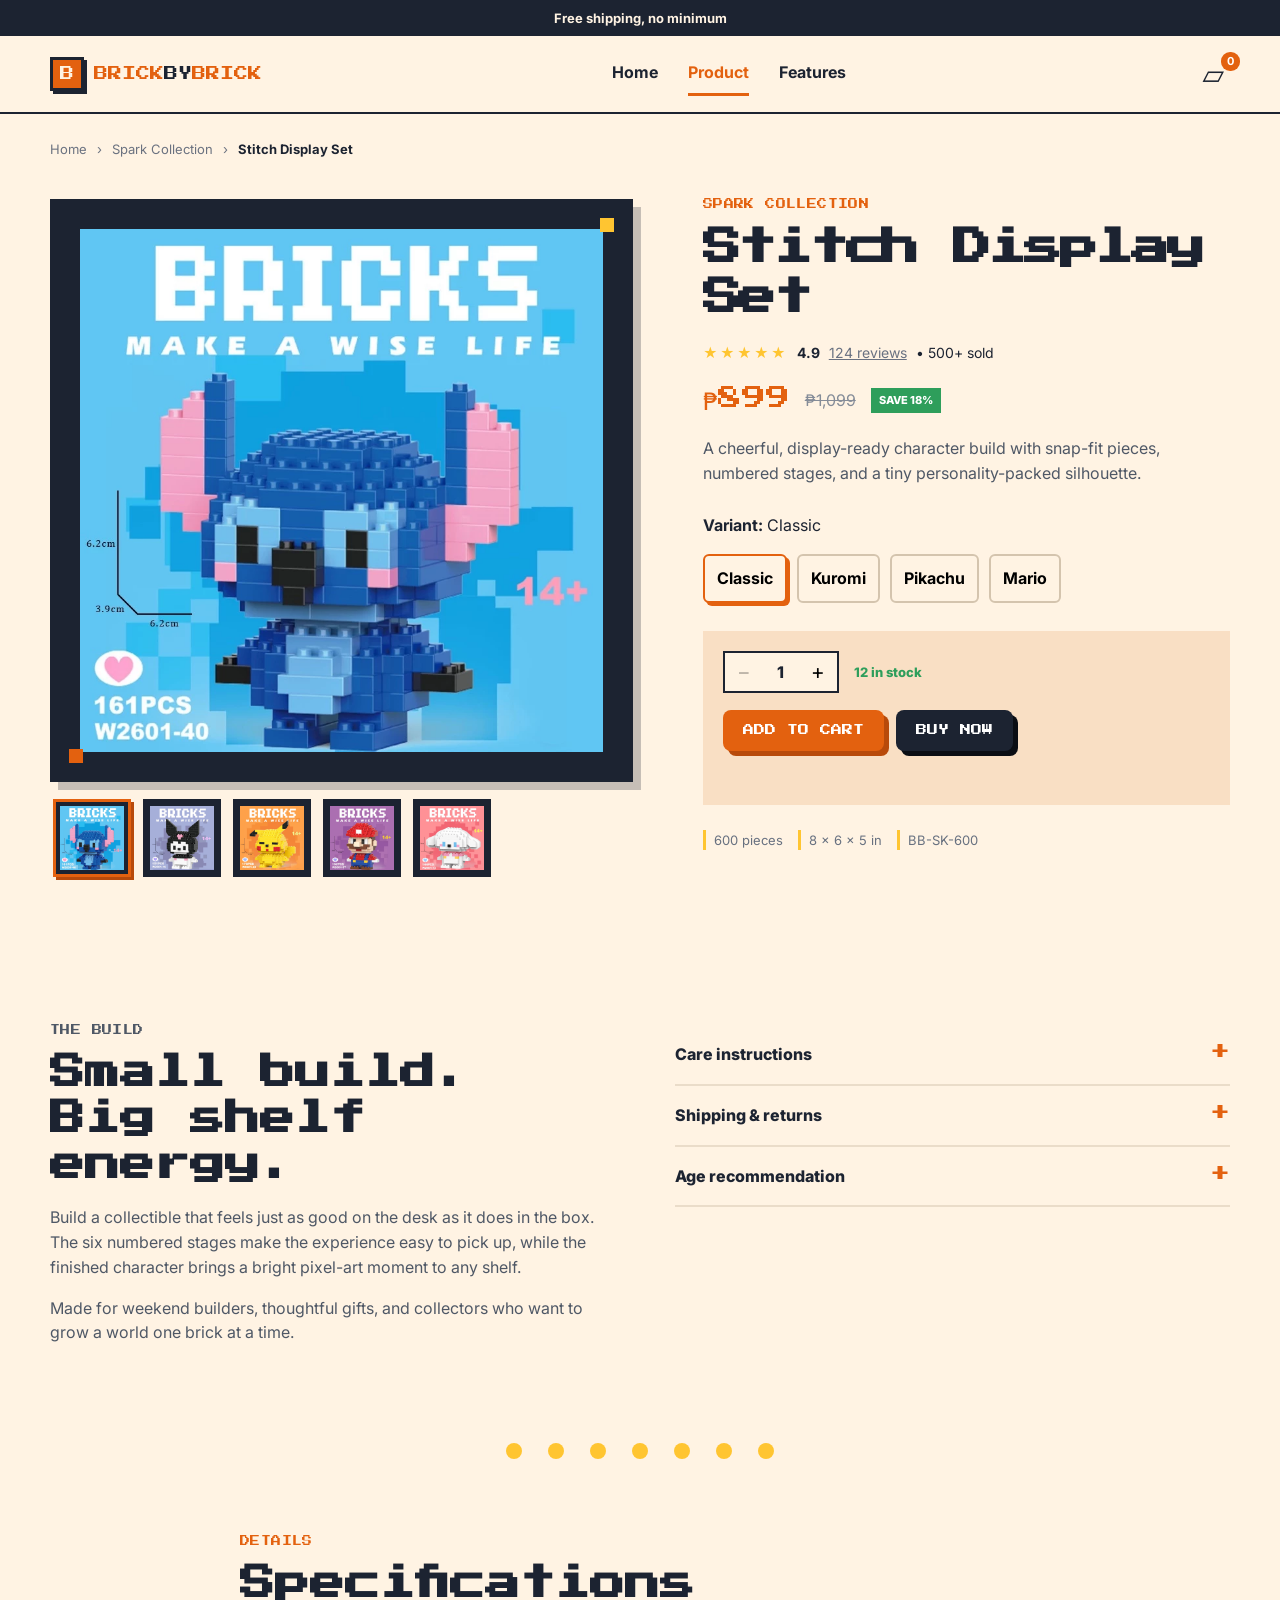
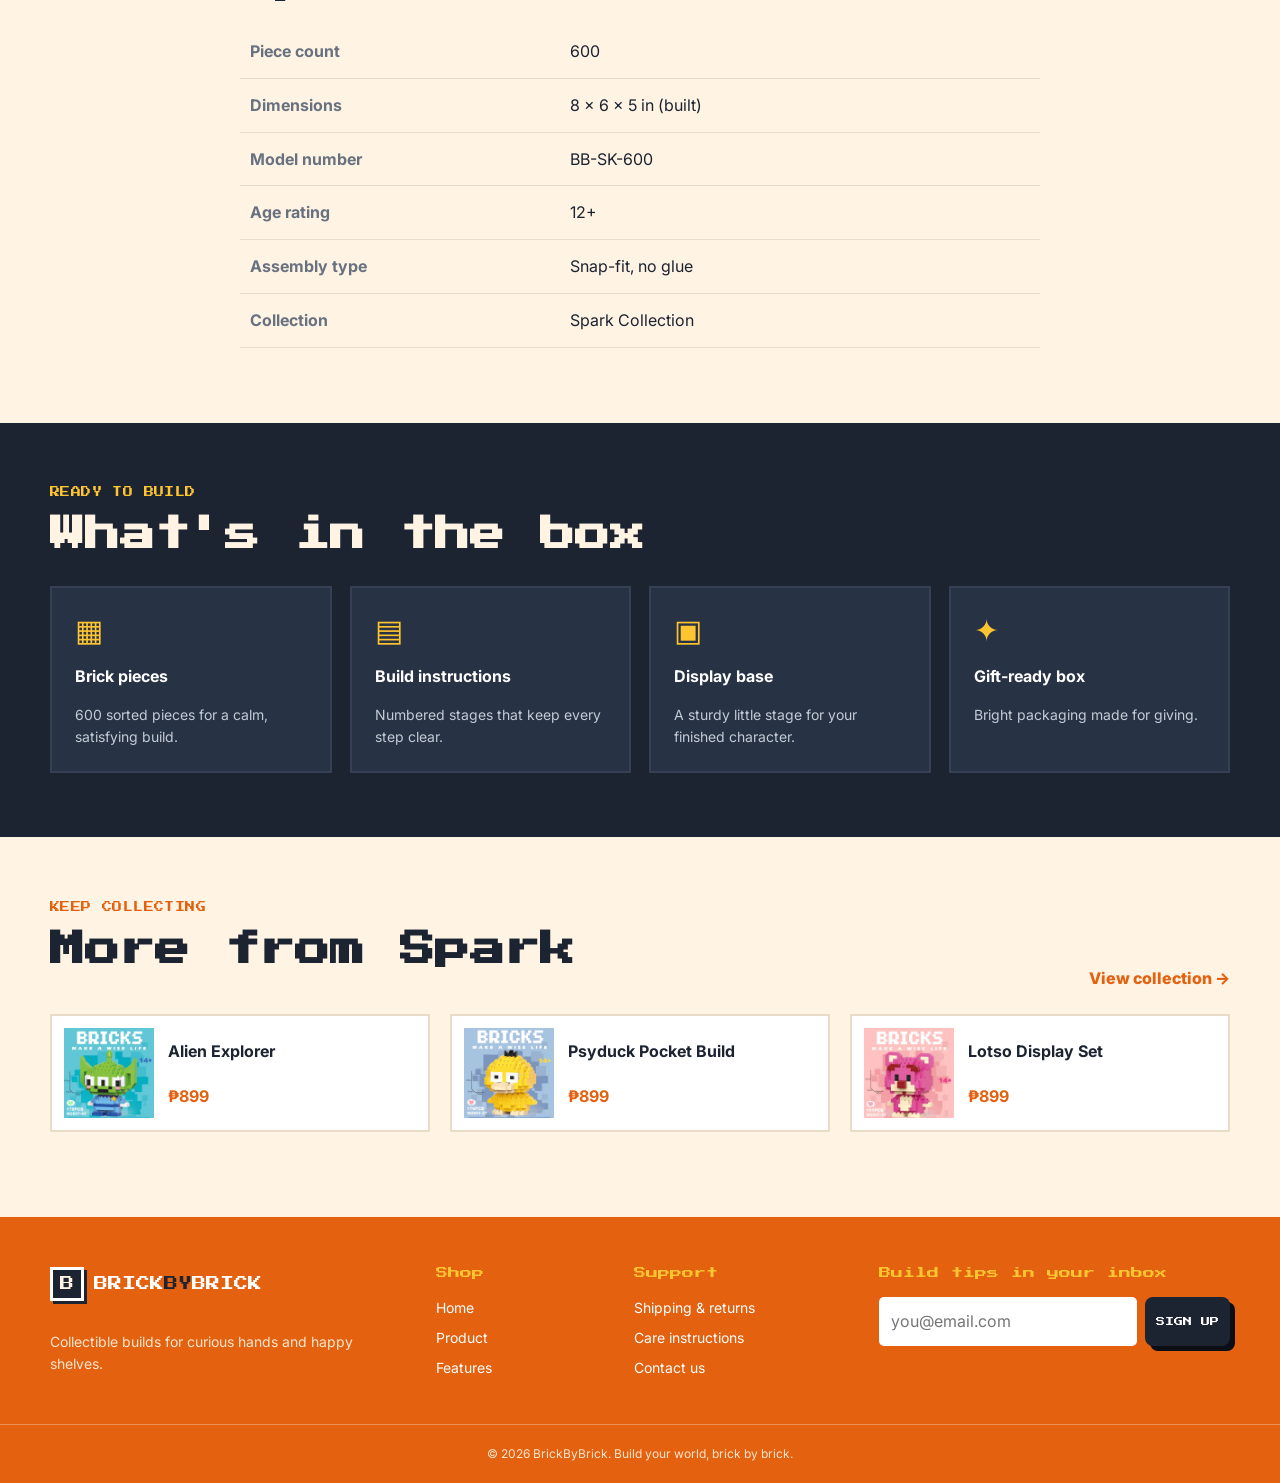
==== commit a48e6353: "Complete BrickByBrick MVP" ====
--- a/index.html
+++ b/index.html
@@ -1,286 +1,45 @@
-<!DOCTYPE html>
+<!doctype html>
 <html lang="en">
 <head>
-<meta charset="UTF-8">
-<meta name="viewport" content="width=device-width, initial-scale=1.0">
-<title>Spark Voyager 900 — BrickByBrick</title>
-<link rel="preconnect" href="https://fonts.googleapis.com">
-<link rel="preconnect" href="https://fonts.gstatic.com" crossorigin>
-<link href="https://fonts.googleapis.com/css2?family=Pixelify+Sans:wght@500;600;700&family=Inter:wght@400;500;600;700&display=swap" rel="stylesheet">
-<link rel="stylesheet" href="style.css">
+<meta charset="UTF-8"><meta name="viewport" content="width=device-width, initial-scale=1">
+<title>Stitch Display Set — BrickByBrick</title>
+<link href="https://fonts.googleapis.com/css2?family=Inter:wght@400;600;700;800&family=Press+Start+2P&display=swap" rel="stylesheet">
+<link rel="stylesheet" href="design.css">
 </head>
-<body>
-
-<!-- Header -->
-<div class="topbar">Free shipping, no minimum</div>
-
-<!-- Navbar -->
-<header class="navbar" id="navbar">
-  <div class="navbar__inner">
-    <a href="landing.html" class="navbar__logo">BrickByBrick</a>
-
-    <nav class="navbar__links" id="navLinks">
-      <a href="landing.html#home">Home</a>
-      <a href="index.html" class="is-active">Product</a>
-      <a href="landing.html#features">Features</a>
-    </nav>
-
-    <div class="navbar__actions">
-      <button class="cart-btn" id="cartBtn" aria-label="View cart">
-        <svg viewBox="0 0 24 24" width="22" height="22" fill="none" stroke="currentColor" stroke-width="2">
-          <circle cx="9" cy="21" r="1"></circle>
-          <circle cx="20" cy="21" r="1"></circle>
-          <path d="M1 1h4l2.68 13.39a2 2 0 0 0 2 1.61h9.72a2 2 0 0 0 2-1.61L23 6H6"></path>
-        </svg>
-        <span class="cart-btn__count" id="cartCount">0</span>
-      </button>
-      <button class="hamburger" id="hamburger" aria-label="Open menu" aria-expanded="false">
-        <span></span><span></span><span></span>
-      </button>
-    </div>
-  </div>
-</header>
-
+<body data-page="product">
+<div class="promo">Free shipping, no minimum</div>
+<header class="site-header"><div class="container nav-wrap">
+<a class="brand" href="landing.html" aria-label="BrickByBrick home"><span class="brand-mark">B</span><span>BRICK<span>BY</span>BRICK</span></a>
+<nav class="nav-links" id="navLinks" aria-label="Primary"><a href="landing.html">Home</a><a class="active" href="index.html">Product</a><a href="landing.html#features">Features</a></nav>
+<div class="nav-actions"><button class="cart" type="button" aria-label="Cart, 0 items">▱<b id="cartCount">0</b></button><button class="menu-toggle" id="menuToggle" type="button" aria-label="Open menu" aria-expanded="false" aria-controls="navLinks"><span></span><span></span><span></span></button></div>
+</div></header>
 <main>
-
-  <!-- Breadcrumb -->
-  <nav class="breadcrumb" aria-label="Breadcrumb">
-    <a href="landing.html">Home</a>
-    <span class="breadcrumb__sep">›</span>
-    <a href="landing.html#features">Spark Collection</a>
-    <span class="breadcrumb__sep">›</span>
-    <span aria-current="page">Spark Voyager 900</span>
-  </nav>
-
-  <!-- Product section: gallery + info -->
-  <section class="product">
-    <div class="product__gallery">
-      <div class="gallery__main" id="galleryMain">
-        <img src="https://placehold.co/640x640/E3610F/FFF3E3?text=Spark+Voyager+900" alt="Spark Voyager 900 brick set, built and displayed on its stand" id="galleryImage">
-      </div>
-    </div>
-
-    <div class="product__info">
-      <p class="product__eyebrow">Spark Collection</p>
-      <h1 class="product__title">Spark Voyager 900</h1>
-
-      <div class="product__rating">
-        <span class="stars" aria-hidden="true">★★★★★</span>
-        <span class="rating__value">4.8</span>
-        <a href="#reviews" class="rating__count">(1,204 ratings)</a>
-        <span class="rating__sold">· 12,000+ built</span>
-      </div>
-
-      <div class="product__price">
-        <span class="price__current">$54.99</span>
-        <span class="price__original">$66.00</span>
-        <span class="badge badge--save">Save 17%</span>
-      </div>
-
-      <p class="product__desc">
-        A 900-piece display build with a rotating base and a light-up cockpit module.
-        Snap-fit construction, no glue, no tools — just numbered stages and a steady hand.
-      </p>
-
-      <!-- Variant selector -->
-      <div class="variant" role="group" aria-labelledby="variantLabel">
-        <p class="variant__label" id="variantLabel">Display base: <span id="variantChosen">Brick Orange</span></p>
-        <div class="variant__swatches">
-          <button class="swatch is-selected" data-name="Brick Orange" data-color="#E3610F" aria-pressed="true" aria-label="Brick Orange"></button>
-          <button class="swatch" data-name="Ink Navy" data-color="#1C2331" aria-pressed="false" aria-label="Ink Navy"></button>
-          <button class="swatch" data-name="Stud Yellow" data-color="#FFC531" aria-pressed="false" aria-label="Stud Yellow"></button>
-          <button class="swatch" data-name="Cream Oak" data-color="#FFF3E3" aria-pressed="false" aria-label="Cream Oak"></button>
-        </div>
-      </div>
-
-      <!-- Quantity + purchase -->
-      <div class="purchase">
-        <div class="stepper" role="group" aria-label="Quantity">
-          <button class="stepper__btn" id="stepDown" aria-label="Decrease quantity">−</button>
-          <span class="stepper__value" id="qtyValue">2</span>
-          <button class="stepper__btn" id="stepUp" aria-label="Increase quantity">+</button>
-        </div>
-        <p class="stock" id="stockText">8 sets in stock</p>
-
-        <div class="purchase__buttons">
-          <button class="btn btn--primary" id="addToCartBtn">Add to cart</button>
-          <button class="btn btn--secondary" id="buyNowBtn">Buy now</button>
-        </div>
-
-        <p class="purchase__toast" id="purchaseToast" role="status" aria-live="polite"></p>
-      </div>
-
-      <ul class="product__specs-quick">
-        <li>900 pieces</li>
-        <li>13.5 in tall</li>
-        <li>Model SV-900</li>
-      </ul>
-    </div>
-  </section>
-
-  <!-- Full description + accordion -->
-  <section class="details">
-    <div class="details__desc">
-      <h2>Every stage, numbered</h2>
-      <p>
-        Spark Voyager 900 builds in six numbered stages, each one closing with a small
-        mechanism click so you always know a section is locked in. The cockpit module
-        holds a warm LED puck (batteries included) that lights the interior once the
-        canopy snaps shut. The rotating base turns a full 360° by hand, no motor, no
-        batteries needed for that part.
-      </p>
-      <p>
-        Pieces arrive sorted into eight numbered bags, so you're never digging through
-        one giant pile. The instruction booklet uses the same numbering as the bags,
-        start to finish, stage to stage.
-      </p>
-    </div>
-
-    <div class="accordion" id="accordion">
-      <div class="accordion__item">
-        <button class="accordion__trigger" aria-expanded="false" aria-controls="panel-care">
-          Care instructions
-          <span class="accordion__icon" aria-hidden="true">+</span>
-        </button>
-        <div class="accordion__panel" id="panel-care">
-          <p>Wipe with a dry cloth. Keep the LED puck's battery cover closed when not
-          in use. Avoid direct sunlight for long periods — the orange finish can fade.</p>
-        </div>
-      </div>
-
-      <div class="accordion__item">
-        <button class="accordion__trigger" aria-expanded="false" aria-controls="panel-shipping">
-          Shipping &amp; returns
-          <span class="accordion__icon" aria-hidden="true">+</span>
-        </button>
-        <div class="accordion__panel" id="panel-shipping">
-          <p>Free shipping on every order, no minimum. Unopened sets can be returned
-          within 30 days. Opened sets with all pieces accounted for qualify for store credit.</p>
-        </div>
-      </div>
-
-      <div class="accordion__item">
-        <button class="accordion__trigger" aria-expanded="false" aria-controls="panel-age">
-          Age recommendation
-          <span class="accordion__icon" aria-hidden="true">+</span>
-        </button>
-        <div class="accordion__panel" id="panel-age">
-          <p>Ages 12 and up. Small pieces and a coin-cell battery — not intended for
-          children under 3.</p>
-        </div>
-      </div>
-    </div>
-  </section>
-
-  <!-- Studs divider -->
-  <div class="studs studs--cream" aria-hidden="true">
-    <span></span><span></span><span></span><span></span><span></span><span></span><span></span><span></span>
-  </div>
-
-  <!-- Specifications -->
-  <section class="spec">
-    <h2>Specifications</h2>
-    <table class="spec__table">
-      <tbody>
-        <tr><th>Piece count</th><td>900</td></tr>
-        <tr><th>Dimensions</th><td>13.5 in × 8 in × 8 in (built)</td></tr>
-        <tr><th>Model number</th><td>SV-900</td></tr>
-        <tr><th>Age rating</th><td>12+</td></tr>
-        <tr><th>Assembly type</th><td>Snap-fit, no glue or tools</td></tr>
-        <tr><th>Collection</th><td>Spark Collection</td></tr>
-      </tbody>
-    </table>
-  </section>
-
-  <!-- Studs divider -->
-  <div class="studs studs--navy" aria-hidden="true">
-    <span></span><span></span><span></span><span></span><span></span><span></span><span></span><span></span>
-  </div>
-
-  <!-- Features -->
-  <section class="features">
-    <h2>What's in the box</h2>
-    <div class="features__grid">
-      <div class="feature-card">
-        <div class="feature-card__icon">🧱</div>
-        <h3>900 sorted pieces</h3>
-        <p>Split across eight numbered bags, matched to the instruction stages.</p>
-      </div>
-      <div class="feature-card">
-        <div class="feature-card__icon">📖</div>
-        <h3>Stage-numbered booklet</h3>
-        <p>Six clear stages, each one ending in a satisfying lock-in click.</p>
-      </div>
-      <div class="feature-card">
-        <div class="feature-card__icon">🪧</div>
-        <h3>Rotating display base</h3>
-        <p>Turns a full 360° by hand — built to hold the set on any shelf.</p>
-      </div>
-      <div class="feature-card">
-        <div class="feature-card__icon">🎁</div>
-        <h3>Gift-ready box</h3>
-        <p>Magnetic-close packaging, no tape or extra wrapping needed.</p>
-      </div>
-    </div>
-  </section>
-
-  <!-- Related strip (stretch goal) -->
-  <section class="related">
-    <h2>More from the Spark Collection</h2>
-    <div class="related__grid">
-      <div class="related-card">
-        <img src="https://placehold.co/320x240/1C2331/FFF3E3?text=Spark+Comet+450" alt="Spark Comet 450 placeholder">
-        <p>Spark Comet 450</p>
-      </div>
-      <div class="related-card">
-        <img src="https://placehold.co/320x240/FFC531/1C2331?text=Spark+Harbor+600" alt="Spark Harbor 600 placeholder">
-        <p>Spark Harbor 600</p>
-      </div>
-      <div class="related-card">
-        <img src="https://placehold.co/320x240/E3610F/FFF3E3?text=Spark+Outpost+1200" alt="Spark Outpost 1200 placeholder">
-        <p>Spark Outpost 1200</p>
-      </div>
-    </div>
-  </section>
-
+<div class="container breadcrumb"><a href="landing.html">Home</a><span>›</span><a href="landing.html#collection">Spark Collection</a><span>›</span><strong>Stitch Display Set</strong></div>
+<section class="container product-layout" aria-labelledby="productTitle">
+<div class="gallery"><div class="gallery-main pixel-frame"><span class="corner corner-a"></span><span class="corner corner-b"></span><img id="galleryImage" src="images/stitch.png" alt="Stitch pixel-art collectible brick figure"></div>
+<div class="thumbs" role="list" aria-label="Product images">
+<button class="thumb selected" type="button" data-image="images/stitch.png" data-alt="Stitch pixel-art collectible brick figure"><img src="images/stitch.png" alt="Stitch thumbnail"></button>
+<button class="thumb" type="button" data-image="images/kuromi.png" data-alt="Kuromi pixel-art collectible brick figure"><img src="images/kuromi.png" alt="Kuromi thumbnail"></button>
+<button class="thumb" type="button" data-image="images/pikachu.png" data-alt="Pikachu pixel-art collectible brick figure"><img src="images/pikachu.png" alt="Pikachu thumbnail"></button>
+<button class="thumb" type="button" data-image="images/mario.png" data-alt="Mario pixel-art collectible brick figure"><img src="images/mario.png" alt="Mario thumbnail"></button>
+<button class="thumb" type="button" data-image="images/cinnamonroll.png" data-alt="Cinnamoroll pixel-art collectible brick figure"><img src="images/cinnamonroll.png" alt="Cinnamoroll thumbnail"></button>
+</div></div>
+<div class="product-info"><p class="kicker">SPARK COLLECTION</p><h1 id="productTitle">Stitch Display Set</h1>
+<div class="rating"><span class="stars" aria-label="4.9 out of 5 stars">★★★★★</span><strong>4.9</strong><a href="#reviews">124 reviews</a><span>• 500+ sold</span></div>
+<div class="price-row"><strong>₱899</strong><del>₱1,099</del><span class="save-badge" id="discountBadge">SAVE 18%</span></div>
+<p class="lead">A cheerful, display-ready character build with snap-fit pieces, numbered stages, and a tiny personality-packed silhouette.</p>
+<div class="option-block"><p><strong>Variant:</strong> <span id="variantChosen">Classic</span></p><div class="variant-list" role="group" aria-label="Product variant">
+<button class="variant active" type="button" aria-pressed="true" data-name="Classic" data-image="images/stitch.png">Classic</button><button class="variant" type="button" aria-pressed="false" data-name="Kuromi" data-image="images/kuromi.png">Kuromi</button><button class="variant" type="button" aria-pressed="false" data-name="Pikachu" data-image="images/pikachu.png">Pikachu</button><button class="variant" type="button" aria-pressed="false" data-name="Mario" data-image="images/mario.png">Mario</button>
+</div></div>
+<div class="purchase-box"><div class="stock-line"><div class="stepper" aria-label="Quantity"><button id="stepDown" type="button" aria-label="Decrease quantity">−</button><output id="qtyValue">1</output><button id="stepUp" type="button" aria-label="Increase quantity">+</button></div><span class="stock">12 in stock</span></div><div class="purchase-actions"><button class="button primary" id="addToCartBtn" type="button">Add to cart</button><button class="button dark" id="buyNowBtn" type="button">Buy now</button></div><p class="toast" id="purchaseToast" role="status" aria-live="polite"></p></div>
+<ul class="quick-specs"><li>600 pieces</li><li>8 × 6 × 5 in</li><li>BB-SK-600</li></ul></div></section>
+<section class="container details-grid"><div><p class="kicker">THE BUILD</p><h2>Small build. Big shelf energy.</h2><p>Build a collectible that feels just as good on the desk as it does in the box. The six numbered stages make the experience easy to pick up, while the finished character brings a bright pixel-art moment to any shelf.</p><p>Made for weekend builders, thoughtful gifts, and collectors who want to grow a world one brick at a time.</p></div>
+<div class="accordion"><div class="accordion-item"><button class="accordion-trigger" type="button" aria-expanded="false" aria-controls="care">Care instructions <span>+</span></button><div class="accordion-panel" id="care"><p>Dust with a soft, dry cloth and keep away from prolonged direct sunlight.</p></div></div><div class="accordion-item"><button class="accordion-trigger" type="button" aria-expanded="false" aria-controls="shipping">Shipping &amp; returns <span>+</span></button><div class="accordion-panel" id="shipping"><p>Free shipping on every order. Unopened sets can be returned within 30 days.</p></div></div><div class="accordion-item"><button class="accordion-trigger" type="button" aria-expanded="false" aria-controls="age">Age recommendation <span>+</span></button><div class="accordion-panel" id="age"><p>Recommended for builders ages 12 and up. Contains small pieces.</p></div></div></div></section>
+<div class="stud-divider" aria-hidden="true"><i></i><i></i><i></i><i></i><i></i><i></i><i></i></div>
+<section class="container specs-section"><p class="kicker">DETAILS</p><h2>Specifications</h2><div class="table-wrap"><table><tbody><tr><th>Piece count</th><td>600</td></tr><tr><th>Dimensions</th><td>8 × 6 × 5 in (built)</td></tr><tr><th>Model number</th><td>BB-SK-600</td></tr><tr><th>Age rating</th><td>12+</td></tr><tr><th>Assembly type</th><td>Snap-fit, no glue</td></tr><tr><th>Collection</th><td>Spark Collection</td></tr></tbody></table></div></section>
+<section class="box-section"><div class="container"><p class="kicker light">READY TO BUILD</p><h2>What's in the box</h2><div class="feature-grid"><article><span class="feature-icon">▦</span><h3>Brick pieces</h3><p>600 sorted pieces for a calm, satisfying build.</p></article><article><span class="feature-icon">▤</span><h3>Build instructions</h3><p>Numbered stages that keep every step clear.</p></article><article><span class="feature-icon">▣</span><h3>Display base</h3><p>A sturdy little stage for your finished character.</p></article><article><span class="feature-icon">✦</span><h3>Gift-ready box</h3><p>Bright packaging made for giving.</p></article></div></div></section>
+<section class="container related" id="reviews"><div class="section-heading"><div><p class="kicker">KEEP COLLECTING</p><h2>More from Spark</h2></div><a class="text-link" href="landing.html#collection">View collection →</a></div><div class="related-grid"><a href="index.html" class="related-card"><img src="images/alien.png" alt="Alien pixel-art build"><span>Alien Explorer</span><strong>₱899</strong></a><a href="index.html" class="related-card"><img src="images/psyduck.png" alt="Psyduck pixel-art build"><span>Psyduck Pocket Build</span><strong>₱899</strong></a><a href="index.html" class="related-card"><img src="images/lotso.png" alt="Lotso pixel-art build"><span>Lotso Display Set</span><strong>₱899</strong></a></div></section>
 </main>
-
-<!-- Footer -->
-<footer class="footer">
-  <div class="footer__inner">
-    <div class="footer__brand">
-      <p class="footer__logo">BrickByBrick</p>
-      <p class="footer__blurb">Display builds for people who like watching something
-      come together one numbered stage at a time.</p>
-    </div>
-
-    <div class="footer__col">
-      <p class="footer__heading">Shop</p>
-      <a href="landing.html#home">Home</a>
-      <a href="index.html">Product</a>
-      <a href="landing.html#features">Features</a>
-    </div>
-
-    <div class="footer__col">
-      <p class="footer__heading">Support</p>
-      <a href="#panel-shipping">Shipping &amp; returns</a>
-      <a href="#panel-care">Care instructions</a>
-      <a href="#">Contact us</a>
-    </div>
-
-    <div class="footer__col footer__signup">
-      <p class="footer__heading">Get build tips by email</p>
-      <form id="signupForm" class="signup-form" novalidate>
-        <input type="email" id="signupEmail" placeholder="you@email.com" aria-label="Email address" required>
-        <button type="submit" class="btn btn--primary btn--small">Sign up</button>
-      </form>
-      <p class="signup-form__msg" id="signupMsg" role="status" aria-live="polite"></p>
-    </div>
-  </div>
-
-  <p class="footer__copy">© 2026 BrickByBrick. All rights reserved.</p>
-</footer>
-
-<script src="script.js"></script>
-</body>
-</html>+<footer class="footer"><div class="container footer-grid"><div><a class="brand footer-brand" href="landing.html"><span class="brand-mark">B</span><span>BRICK<span>BY</span>BRICK</span></a><p>Collectible builds for curious hands and happy shelves.</p></div><div><h3>Shop</h3><a href="landing.html">Home</a><a href="index.html">Product</a><a href="landing.html#features">Features</a></div><div><h3>Support</h3><a href="#shipping">Shipping &amp; returns</a><a href="#care">Care instructions</a><a href="mailto:hello@brickbybrick.ph">Contact us</a></div><div><h3>Build tips in your inbox</h3><form id="signupForm" novalidate><label class="sr-only" for="signupEmail">Email address</label><input id="signupEmail" type="email" placeholder="you@email.com" required><button class="button dark" type="submit">Sign up</button></form><p id="signupMsg" class="form-message" role="status" aria-live="polite"></p></div></div><p class="copyright">© 2026 BrickByBrick. Build your world, brick by brick.</p></footer>
+<script src="func.js"></script>
+</body></html>
--- a/design.css
+++ b/design.css
@@ -0,0 +1,5 @@
+:root{--orange:#E3610F;--orange-dark:#B84A0A;--yellow:#FFC531;--navy:#1C2331;--cream:#FFF3E3;--green:#2E9E5B;--line:#eadcc9;--pixel:'Press Start 2P',monospace;--body:'Inter',system-ui,sans-serif;--shadow:5px 5px 0 var(--orange-dark);--max:1180px}
+*{box-sizing:border-box}html{scroll-behavior:smooth}body{margin:0;background:var(--cream);color:var(--navy);font:16px/1.55 var(--body)}img{max-width:100%;display:block}a{color:inherit}button,input{font:inherit}:focus-visible{outline:3px solid var(--yellow);outline-offset:3px}.container{width:min(var(--max),calc(100% - 48px));margin:auto}.sr-only{position:absolute;width:1px;height:1px;overflow:hidden;clip:rect(0,0,0,0)}.promo{background:var(--navy);color:var(--cream);text-align:center;padding:8px;font-size:13px;font-weight:700}.site-header{position:sticky;top:0;z-index:10;background:var(--cream);border-bottom:2px solid var(--navy)}.nav-wrap{height:76px;display:flex;align-items:center;justify-content:space-between;gap:28px}.brand{display:inline-flex;align-items:center;gap:10px;text-decoration:none;font:14px var(--pixel);color:var(--orange);white-space:nowrap}.brand>span:last-child>span{color:var(--navy)}.brand-mark{display:grid;place-items:center;width:34px;height:34px;background:var(--orange);color:var(--cream);border:3px solid var(--navy);box-shadow:3px 3px 0 var(--navy);font:14px var(--pixel)}.nav-links{display:flex;gap:30px;font-weight:700}.nav-links a{text-decoration:none;padding:8px 0;border-bottom:3px solid transparent}.nav-links a:hover,.nav-links .active{color:var(--orange);border-color:var(--orange)}.nav-actions{display:flex;align-items:center;gap:16px}.cart{position:relative;border:0;background:none;color:var(--navy);font-size:28px;line-height:1;cursor:pointer}.cart b{position:absolute;top:-7px;right:-10px;min-width:19px;height:19px;padding:2px 5px;border-radius:9px;background:var(--orange);color:white;font-size:11px;line-height:15px}.menu-toggle{display:none;border:0;background:none;padding:8px;cursor:pointer}.menu-toggle span{display:block;width:24px;height:3px;margin:4px;background:var(--navy)}.button{display:inline-block;border:0;border-radius:8px;padding:15px 20px;text-transform:uppercase;font:11px var(--pixel);text-decoration:none;cursor:pointer;transition:transform .15s,box-shadow .15s}.button:hover{transform:translateY(-2px)}.button:active{transform:translateY(4px);box-shadow:none}.primary{background:var(--orange);color:white;box-shadow:var(--shadow)}.dark{background:var(--navy);color:white;box-shadow:5px 5px 0 #0b0e14}.outline{border:2px solid var(--navy);background:transparent;box-shadow:3px 3px 0 var(--navy)}.light-button{background:var(--cream);color:var(--navy);box-shadow:5px 5px 0 var(--orange-dark)}.kicker{margin:0 0 15px;color:var(--orange);font:10px var(--pixel);letter-spacing:.04em}.kicker.light{color:var(--yellow)}h1,h2,h3{margin:0 0 18px;line-height:1.3}h1,h2{font-family:var(--pixel)}h1{font-size:clamp(2rem,5vw,4.6rem);letter-spacing:-.06em}h1 span{color:var(--orange)}h2{font-size:clamp(1.35rem,3vw,2.2rem)}h3{font-size:16px}
+.hero{padding:80px 0 68px;background:var(--orange);color:white}.hero-grid{display:grid;grid-template-columns:1fr 1fr;gap:70px;align-items:center}.hero h1{color:white}.hero-copy{max-width:48ch;font-size:18px}.hero-actions{display:flex;gap:14px;flex-wrap:wrap;margin:30px 0}.stats{display:flex;gap:25px;flex-wrap:wrap;margin-top:38px}.stats div{border-left:3px solid var(--yellow);padding-left:12px}.stats strong,.stats span{display:block}.stats strong{font:15px var(--pixel)}.stats span{font-size:12px;margin-top:5px;color:#ffe4c8}.pixel-frame{position:relative;background:var(--navy);border:4px solid var(--navy);box-shadow:8px 8px 0 rgba(28,35,49,.25);overflow:hidden}.hero-art{min-height:450px;display:grid;place-items:center}.hero-art img{width:88%;height:88%;object-fit:contain;transition:transform .2s}.hero-art:hover img,.gallery-main:hover img{transform:translateY(-4px) scale(1.015)}.hero-label{position:absolute;top:16px;left:16px;background:var(--yellow);color:var(--navy);padding:8px 10px;font:9px var(--pixel);z-index:1}.hero-stud{position:absolute;width:20px;height:20px;border-radius:50%;background:var(--yellow)}.s1{right:25px;top:22px}.s2{left:25px;bottom:30px}.s3{right:55px;bottom:40px}.stud-divider{display:flex;justify-content:center;gap:26px;padding:22px 0}.stud-divider i{display:block;width:16px;height:16px;border-radius:50%;background:var(--yellow)}.teaser{display:grid;grid-template-columns:1fr 1.1fr;gap:70px;align-items:center;padding:70px 0}.teaser-art{background:var(--yellow);min-height:380px;display:grid;place-items:center}.teaser-art img{height:340px;object-fit:contain}.spec-row{display:flex;gap:24px;flex-wrap:wrap;margin:26px 0}.spec-row div{border-left:3px solid var(--orange);padding-left:10px}.spec-row strong,.spec-row span{display:block}.spec-row strong{font:11px var(--pixel)}.spec-row span{font-size:12px;margin-top:4px;color:#697181}.text-link{font-weight:800;color:var(--orange);text-decoration:none}.feature-band,.box-section{background:var(--navy);color:var(--cream);padding:64px 0}.feature-band h2,.box-section h2{color:var(--cream)}.feature-grid{display:grid;grid-template-columns:repeat(4,1fr);gap:18px}.feature-grid article{background:#283245;padding:23px;border:2px solid #354055;transition:transform .15s,box-shadow .15s}.feature-grid article:hover{transform:translateY(-4px);box-shadow:5px 5px 0 var(--orange)}.feature-icon{display:block;color:var(--yellow);font:30px var(--pixel);margin-bottom:18px}.feature-grid h3{color:white}.feature-grid p{color:#c3cbd5;margin:0;font-size:14px}.trust{display:flex;justify-content:space-around;gap:20px;flex-wrap:wrap;padding:30px 0;font:12px var(--pixel)}.trust strong{color:var(--orange)}.trust span{font:600 13px var(--body);color:#657080}.cta{background:var(--orange);color:white;padding:48px 0}.cta-inner{display:flex;align-items:center;justify-content:space-between;gap:30px}.cta h2{color:white;margin-bottom:8px}.cta p{margin:0}
+.breadcrumb{display:flex;gap:10px;align-items:center;padding:25px 0 10px;font-size:13px;color:#6b7280}.breadcrumb a{text-decoration:none}.breadcrumb a:hover{color:var(--orange)}.breadcrumb strong{color:var(--navy)}.product-layout{display:grid;grid-template-columns:1.05fr .95fr;gap:70px;padding:30px 0 80px;align-items:start}.gallery-main{aspect-ratio:1;display:grid;place-items:center}.gallery-main img{width:91%;height:91%;object-fit:contain;transition:transform .2s}.corner{position:absolute;width:14px;height:14px;background:var(--yellow);z-index:1}.corner-a{top:15px;right:15px}.corner-b{bottom:15px;left:15px;background:var(--orange)}.thumbs{display:flex;gap:12px;overflow-x:auto;padding:17px 3px 8px}.thumb{flex:0 0 78px;height:78px;padding:4px;background:var(--navy);border:3px solid transparent;cursor:pointer}.thumb.selected,.thumb:hover{border-color:var(--orange);box-shadow:3px 3px 0 var(--orange-dark)}.thumb img{width:100%;height:100%;object-fit:contain}.product-info h1{font-size:clamp(1.6rem,3vw,2.5rem)}.rating{display:flex;gap:9px;align-items:center;flex-wrap:wrap;font-size:14px;margin-bottom:22px}.stars{color:var(--yellow);letter-spacing:2px}.rating a{color:#697181}.price-row{display:flex;gap:15px;align-items:center;margin-bottom:20px}.price-row>strong{font:24px var(--pixel);color:var(--orange)}.price-row del{color:#858c98}.save-badge{background:var(--green);color:white;padding:4px 8px;font-size:11px;font-weight:800}.lead{color:#4f5866;max-width:52ch}.option-block{margin:28px 0}.variant-list{display:flex;gap:10px;flex-wrap:wrap}.variant{background:var(--cream);border:2px solid #d4c4ae;border-radius:6px;padding:10px 12px;cursor:pointer;font-weight:700}.variant.active,.variant:hover{border-color:var(--orange);box-shadow:3px 3px 0 var(--orange)}.purchase-box{background:#f9dfc4;padding:20px;margin:25px 0}.stock-line{display:flex;align-items:center;gap:15px}.stepper{display:flex;align-items:center;border:2px solid var(--navy);background:var(--cream)}.stepper button{width:38px;height:38px;border:0;background:transparent;cursor:pointer;font-size:21px}.stepper button:hover{background:var(--yellow)}.stepper output{min-width:36px;text-align:center;font-weight:800}.stock{color:var(--green);font-size:13px;font-weight:800}.purchase-actions{display:flex;gap:12px;flex-wrap:wrap;margin-top:17px}.toast{min-height:22px;margin:12px 0 0;color:var(--green);font-weight:800;font-size:13px}.quick-specs{display:flex;gap:15px;list-style:none;padding:0;margin:20px 0;flex-wrap:wrap;color:#687180;font-size:13px}.quick-specs li{border-left:3px solid var(--yellow);padding-left:8px}.details-grid{display:grid;grid-template-columns:1fr 1fr;gap:70px;padding:60px 0}.details-grid p{max-width:58ch;color:#4f5866}.accordion-item{border-bottom:2px solid var(--line)}.accordion-trigger{width:100%;display:flex;justify-content:space-between;background:none;border:0;padding:17px 0;text-align:left;font-weight:800;cursor:pointer;color:var(--navy)}.accordion-trigger span:last-child{font:20px var(--pixel);color:var(--orange)}.accordion-panel{max-height:0;overflow:hidden;transition:max-height .2s}.accordion-panel p{padding-bottom:14px;font-size:14px}.specs-section{padding:55px 0 75px;max-width:800px}.table-wrap{overflow-x:auto}table{width:100%;border-collapse:collapse}th,td{padding:14px 10px;border-bottom:1px solid var(--line);text-align:left}th{color:#687180;width:40%}.box-section h2{margin-bottom:28px}.related{padding:65px 0 85px}.section-heading{display:flex;justify-content:space-between;align-items:end;margin-bottom:24px}.related-grid{display:grid;grid-template-columns:repeat(3,1fr);gap:20px}.related-card{display:grid;grid-template-columns:90px 1fr;column-gap:14px;align-items:center;text-decoration:none;border:2px solid var(--line);padding:12px;background:white}.related-card img{grid-row:span 2;width:90px;height:90px;object-fit:contain;background:var(--navy)}.related-card span{font-weight:700}.related-card strong{color:var(--orange)}.footer{background:var(--orange);color:white;padding:50px 0 20px}.footer-grid{display:grid;grid-template-columns:1.5fr .7fr .9fr 1.5fr;gap:35px}.footer-brand{color:white;margin-bottom:16px}.footer-brand .brand-mark{background:var(--navy);border-color:white;box-shadow:3px 3px 0 var(--navy)}.footer h3{font:12px var(--pixel);color:var(--yellow)}.footer a:not(.brand){display:block;text-decoration:none;margin:8px 0;font-size:14px}.footer a:not(.brand):hover{color:var(--navy)}.footer p{font-size:14px;color:#ffe6ce}.footer form{display:flex;gap:8px}.footer input{min-width:0;flex:1;border:0;padding:12px;border-radius:5px}.footer .button{font-size:9px;padding:11px}.form-message{color:var(--navy)!important;font-weight:800}.copyright{text-align:center;border-top:1px solid rgba(255,255,255,.3);padding-top:20px;margin:35px 0 0!important;font-size:12px!important}
+@media(max-width:850px){.hero-grid,.product-layout{grid-template-columns:1fr;gap:35px}.hero{padding:55px 0}.hero-art{min-height:360px}.teaser,.details-grid{grid-template-columns:1fr;gap:35px}.feature-grid{grid-template-columns:repeat(2,1fr)}.footer-grid{grid-template-columns:1fr 1fr}.product-layout{padding-bottom:45px}}@media(max-width:620px){.container{width:min(var(--max),calc(100% - 32px))}.nav-wrap{height:66px}.nav-links{display:none;position:absolute;top:66px;left:0;right:0;background:var(--cream);padding:16px;flex-direction:column;gap:10px;border-bottom:2px solid var(--navy)}.nav-links.open{display:flex}.menu-toggle{display:block}.brand{font-size:10px}.brand-mark{width:29px;height:29px;font-size:11px}.hero h1{font-size:2rem}.hero-copy{font-size:16px}.hero-art{min-height:300px}.stats{gap:14px}.teaser{padding:45px 0}.teaser-art{min-height:280px}.teaser-art img{height:250px}.feature-grid{grid-template-columns:1fr}.trust{align-items:flex-start;flex-direction:column}.cta-inner{align-items:flex-start;flex-direction:column}.breadcrumb{font-size:11px;flex-wrap:wrap}.details-grid{padding:35px 0}.related-grid{grid-template-columns:1fr}.section-heading{align-items:flex-start;gap:15px;flex-direction:column}.footer-grid{grid-template-columns:1fr}.footer form{max-width:400px}.purchase-actions .button{flex:1}.product-info h1{font-size:1.45rem}}@media(prefers-reduced-motion:reduce){*,html{scroll-behavior:auto!important;transition:none!important}}
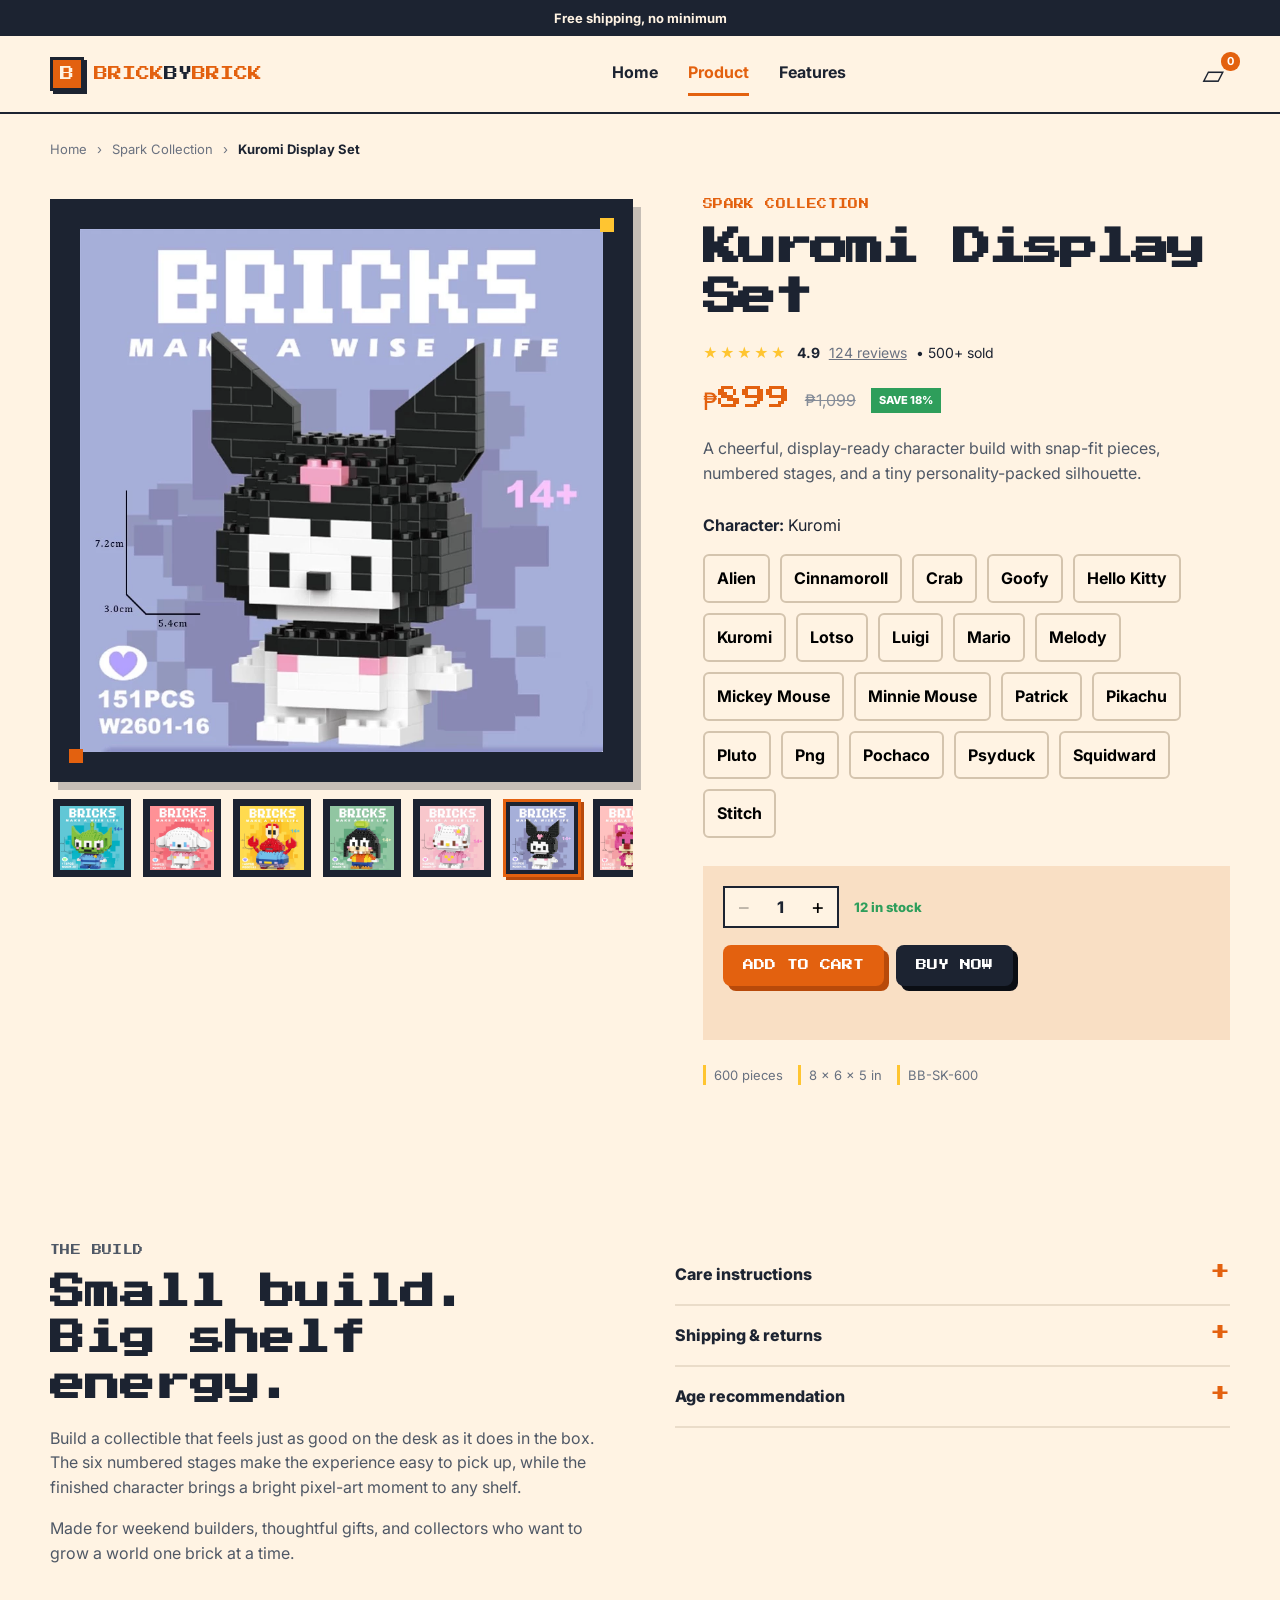
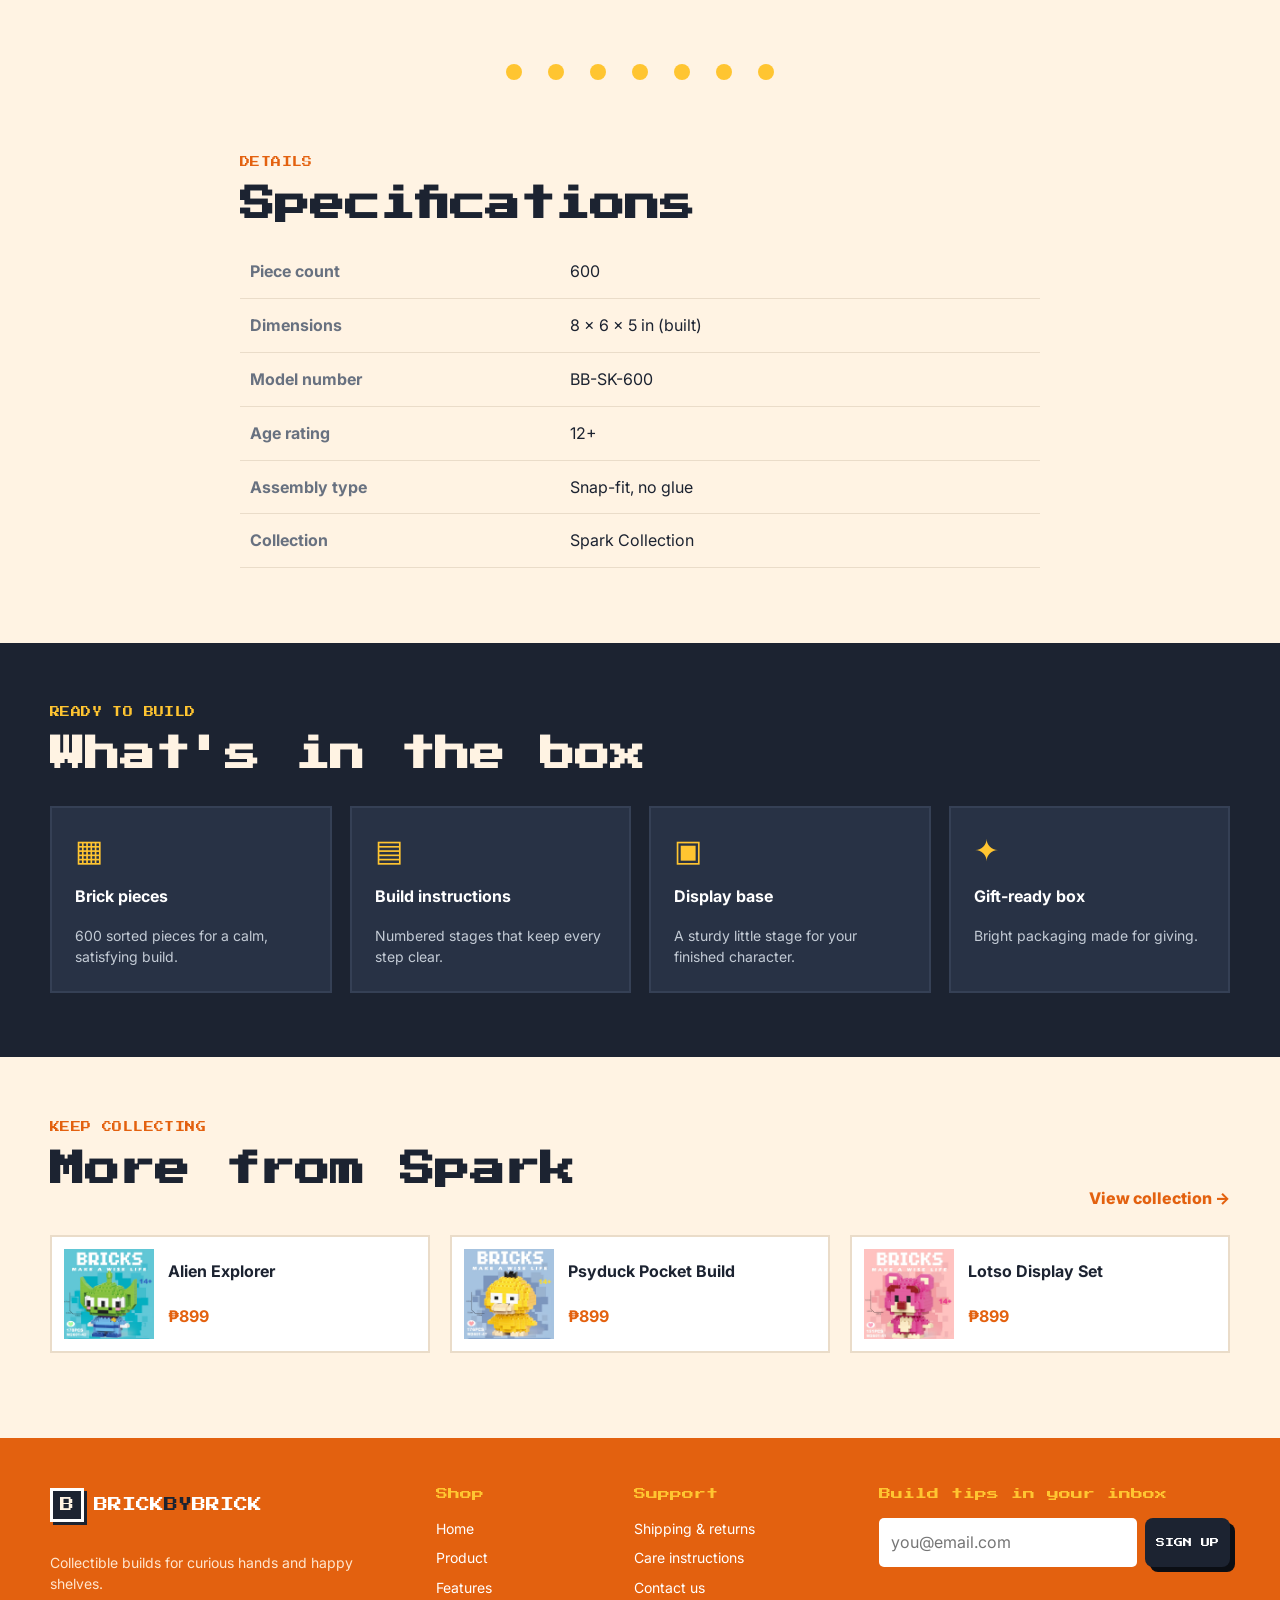
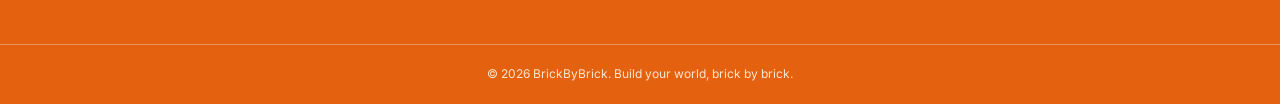
==== commit b663e3ac: "Show all BrickByBrick product choices" ====
--- a/index.html
+++ b/index.html
@@ -2,7 +2,7 @@
 <html lang="en">
 <head>
 <meta charset="UTF-8"><meta name="viewport" content="width=device-width, initial-scale=1">
-<title>Stitch Display Set — BrickByBrick</title>
+<title>Kuromi Display Set — BrickByBrick</title>
 <link href="https://fonts.googleapis.com/css2?family=Inter:wght@400;600;700;800&family=Press+Start+2P&display=swap" rel="stylesheet">
 <link rel="stylesheet" href="design.css">
 </head>
@@ -14,23 +14,36 @@
 <div class="nav-actions"><button class="cart" type="button" aria-label="Cart, 0 items">▱<b id="cartCount">0</b></button><button class="menu-toggle" id="menuToggle" type="button" aria-label="Open menu" aria-expanded="false" aria-controls="navLinks"><span></span><span></span><span></span></button></div>
 </div></header>
 <main>
-<div class="container breadcrumb"><a href="landing.html">Home</a><span>›</span><a href="landing.html#collection">Spark Collection</a><span>›</span><strong>Stitch Display Set</strong></div>
+<div class="container breadcrumb"><a href="landing.html">Home</a><span>›</span><a href="landing.html#collection">Spark Collection</a><span>›</span><strong id="breadcrumbProduct">Kuromi Display Set</strong></div>
 <section class="container product-layout" aria-labelledby="productTitle">
-<div class="gallery"><div class="gallery-main pixel-frame"><span class="corner corner-a"></span><span class="corner corner-b"></span><img id="galleryImage" src="images/stitch.png" alt="Stitch pixel-art collectible brick figure"></div>
+<div class="gallery"><div class="gallery-main pixel-frame"><span class="corner corner-a"></span><span class="corner corner-b"></span><img id="galleryImage" src="images/kuromi.png" alt="Kuromi pixel-art collectible brick figure"></div>
 <div class="thumbs" role="list" aria-label="Product images">
-<button class="thumb selected" type="button" data-image="images/stitch.png" data-alt="Stitch pixel-art collectible brick figure"><img src="images/stitch.png" alt="Stitch thumbnail"></button>
-<button class="thumb" type="button" data-image="images/kuromi.png" data-alt="Kuromi pixel-art collectible brick figure"><img src="images/kuromi.png" alt="Kuromi thumbnail"></button>
+<button class="thumb" type="button" data-image="images/alien.png" data-alt="Alien pixel-art collectible brick figure"><img src="images/alien.png" alt="Alien thumbnail"></button>
+<button class="thumb" type="button" data-image="images/cinnamonroll.png" data-alt="Cinnamoroll pixel-art collectible brick figure"><img src="images/cinnamonroll.png" alt="Cinnamoroll thumbnail"></button>
+<button class="thumb" type="button" data-image="images/crab.png" data-alt="Crab pixel-art collectible brick figure"><img src="images/crab.png" alt="Crab thumbnail"></button>
+<button class="thumb" type="button" data-image="images/goofy.png" data-alt="Goofy pixel-art collectible brick figure"><img src="images/goofy.png" alt="Goofy thumbnail"></button>
+<button class="thumb" type="button" data-image="images/hellokitty.png" data-alt="Hello Kitty pixel-art collectible brick figure"><img src="images/hellokitty.png" alt="Hello Kitty thumbnail"></button>
+<button class="thumb selected" type="button" data-image="images/kuromi.png" data-alt="Kuromi pixel-art collectible brick figure"><img src="images/kuromi.png" alt="Kuromi thumbnail"></button>
+<button class="thumb" type="button" data-image="images/lotso.png" data-alt="Lotso pixel-art collectible brick figure"><img src="images/lotso.png" alt="Lotso thumbnail"></button>
+<button class="thumb" type="button" data-image="images/luigi.png" data-alt="Luigi pixel-art collectible brick figure"><img src="images/luigi.png" alt="Luigi thumbnail"></button>
+<button class="thumb" type="button" data-image="images/mario.png" data-alt="Mario pixel-art collectible brick figure"><img src="images/mario.png" alt="Mario thumbnail"></button>
+<button class="thumb" type="button" data-image="images/melody.png" data-alt="Melody pixel-art collectible brick figure"><img src="images/melody.png" alt="Melody thumbnail"></button>
+<button class="thumb" type="button" data-image="images/mickeymouse.png" data-alt="Mickey Mouse pixel-art collectible brick figure"><img src="images/mickeymouse.png" alt="Mickey Mouse thumbnail"></button>
+<button class="thumb" type="button" data-image="images/minniemouse.png" data-alt="Minnie Mouse pixel-art collectible brick figure"><img src="images/minniemouse.png" alt="Minnie Mouse thumbnail"></button>
+<button class="thumb" type="button" data-image="images/patrick.png" data-alt="Patrick pixel-art collectible brick figure"><img src="images/patrick.png" alt="Patrick thumbnail"></button>
 <button class="thumb" type="button" data-image="images/pikachu.png" data-alt="Pikachu pixel-art collectible brick figure"><img src="images/pikachu.png" alt="Pikachu thumbnail"></button>
-<button class="thumb" type="button" data-image="images/mario.png" data-alt="Mario pixel-art collectible brick figure"><img src="images/mario.png" alt="Mario thumbnail"></button>
-<button class="thumb" type="button" data-image="images/cinnamonroll.png" data-alt="Cinnamoroll pixel-art collectible brick figure"><img src="images/cinnamonroll.png" alt="Cinnamoroll thumbnail"></button>
+<button class="thumb" type="button" data-image="images/pluto.png" data-alt="Pluto pixel-art collectible brick figure"><img src="images/pluto.png" alt="Pluto thumbnail"></button>
+<button class="thumb" type="button" data-image="images/png.png" data-alt="Mystery pixel-art collectible brick figure"><img src="images/png.png" alt="Mystery thumbnail"></button>
+<button class="thumb" type="button" data-image="images/pochaco.png" data-alt="Pochacco pixel-art collectible brick figure"><img src="images/pochaco.png" alt="Pochacco thumbnail"></button>
+<button class="thumb" type="button" data-image="images/psyduck.png" data-alt="Psyduck pixel-art collectible brick figure"><img src="images/psyduck.png" alt="Psyduck thumbnail"></button>
+<button class="thumb" type="button" data-image="images/squidward.png" data-alt="Squidward pixel-art collectible brick figure"><img src="images/squidward.png" alt="Squidward thumbnail"></button>
+<button class="thumb" type="button" data-image="images/stitch.png" data-alt="Stitch pixel-art collectible brick figure"><img src="images/stitch.png" alt="Stitch thumbnail"></button>
 </div></div>
-<div class="product-info"><p class="kicker">SPARK COLLECTION</p><h1 id="productTitle">Stitch Display Set</h1>
+<div class="product-info"><p class="kicker">SPARK COLLECTION</p><h1 id="productTitle">Kuromi Display Set</h1>
 <div class="rating"><span class="stars" aria-label="4.9 out of 5 stars">★★★★★</span><strong>4.9</strong><a href="#reviews">124 reviews</a><span>• 500+ sold</span></div>
 <div class="price-row"><strong>₱899</strong><del>₱1,099</del><span class="save-badge" id="discountBadge">SAVE 18%</span></div>
 <p class="lead">A cheerful, display-ready character build with snap-fit pieces, numbered stages, and a tiny personality-packed silhouette.</p>
-<div class="option-block"><p><strong>Variant:</strong> <span id="variantChosen">Classic</span></p><div class="variant-list" role="group" aria-label="Product variant">
-<button class="variant active" type="button" aria-pressed="true" data-name="Classic" data-image="images/stitch.png">Classic</button><button class="variant" type="button" aria-pressed="false" data-name="Kuromi" data-image="images/kuromi.png">Kuromi</button><button class="variant" type="button" aria-pressed="false" data-name="Pikachu" data-image="images/pikachu.png">Pikachu</button><button class="variant" type="button" aria-pressed="false" data-name="Mario" data-image="images/mario.png">Mario</button>
-</div></div>
+<div class="option-block"><p><strong>Character:</strong> <span id="variantChosen">Kuromi</span></p><div class="variant-list" id="variantList" role="group" aria-label="Choose a character"></div></div>
 <div class="purchase-box"><div class="stock-line"><div class="stepper" aria-label="Quantity"><button id="stepDown" type="button" aria-label="Decrease quantity">−</button><output id="qtyValue">1</output><button id="stepUp" type="button" aria-label="Increase quantity">+</button></div><span class="stock">12 in stock</span></div><div class="purchase-actions"><button class="button primary" id="addToCartBtn" type="button">Add to cart</button><button class="button dark" id="buyNowBtn" type="button">Buy now</button></div><p class="toast" id="purchaseToast" role="status" aria-live="polite"></p></div>
 <ul class="quick-specs"><li>600 pieces</li><li>8 × 6 × 5 in</li><li>BB-SK-600</li></ul></div></section>
 <section class="container details-grid"><div><p class="kicker">THE BUILD</p><h2>Small build. Big shelf energy.</h2><p>Build a collectible that feels just as good on the desk as it does in the box. The six numbered stages make the experience easy to pick up, while the finished character brings a bright pixel-art moment to any shelf.</p><p>Made for weekend builders, thoughtful gifts, and collectors who want to grow a world one brick at a time.</p></div>
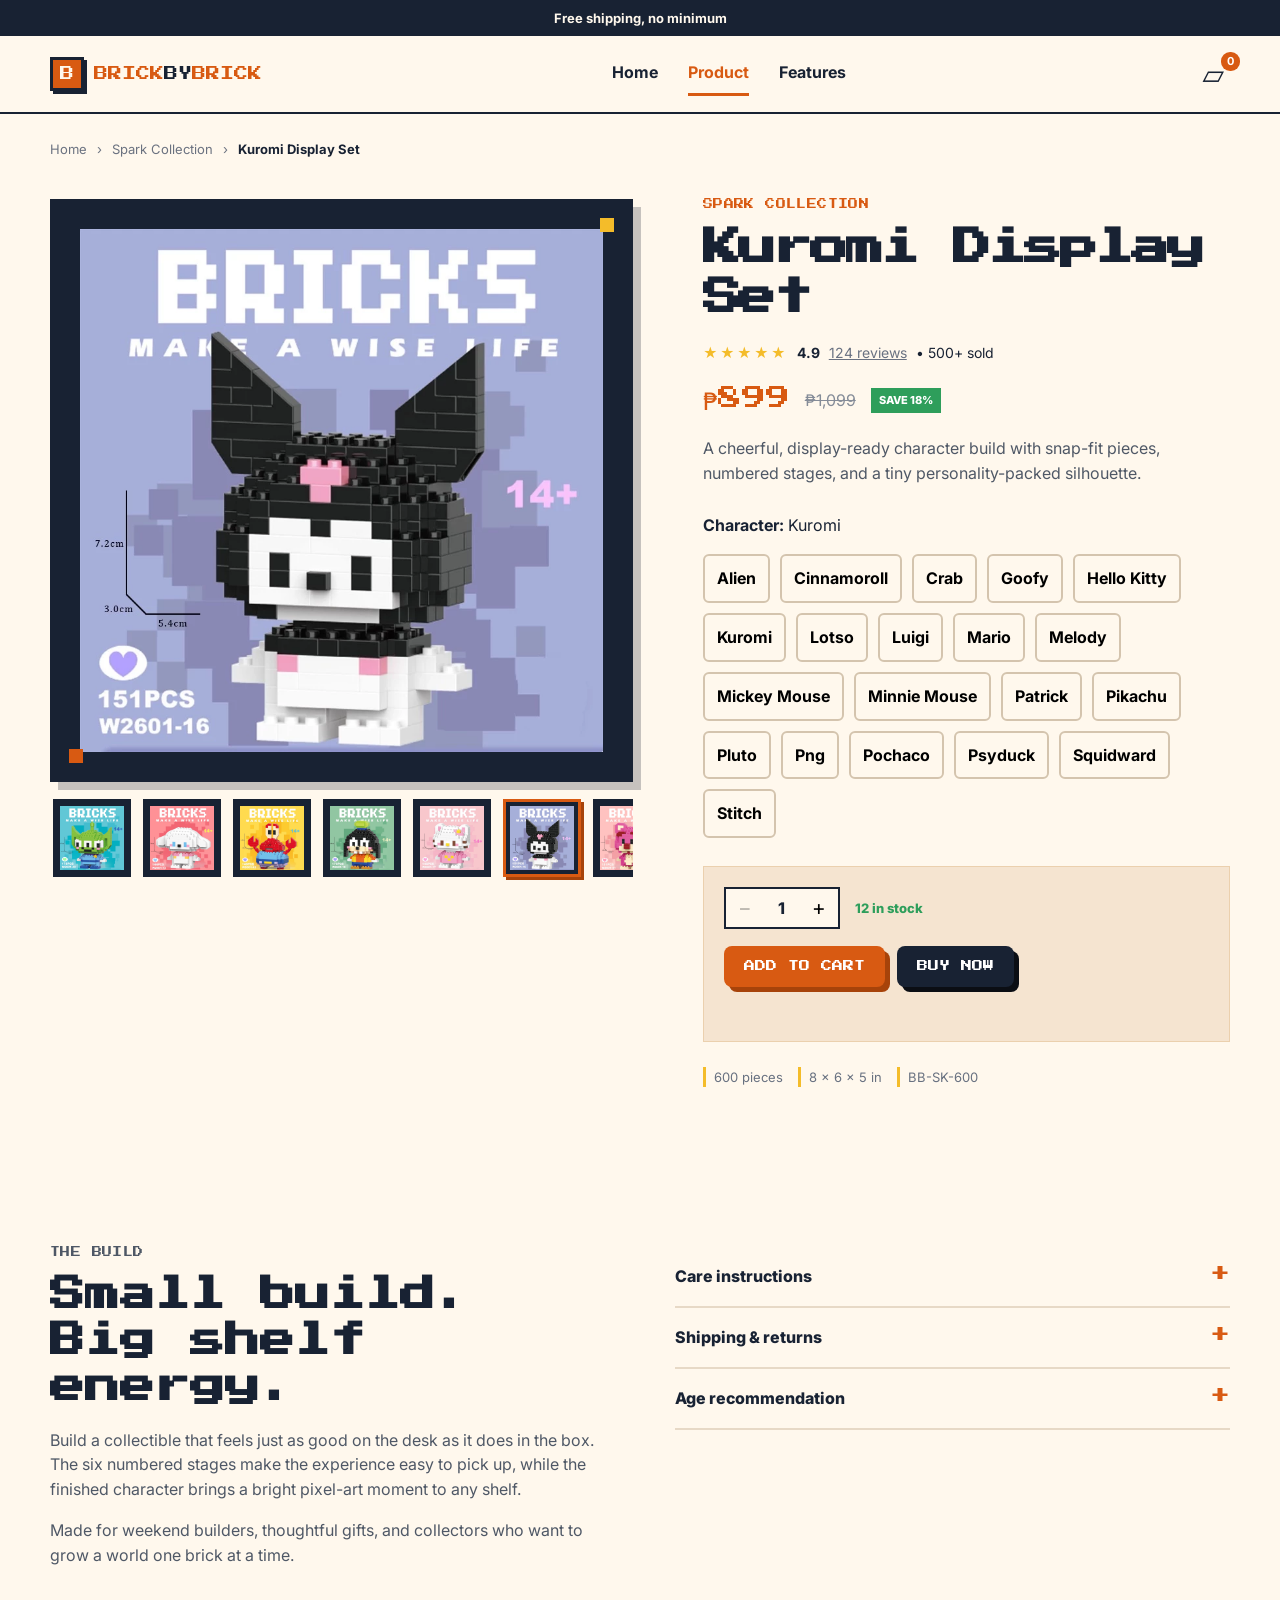
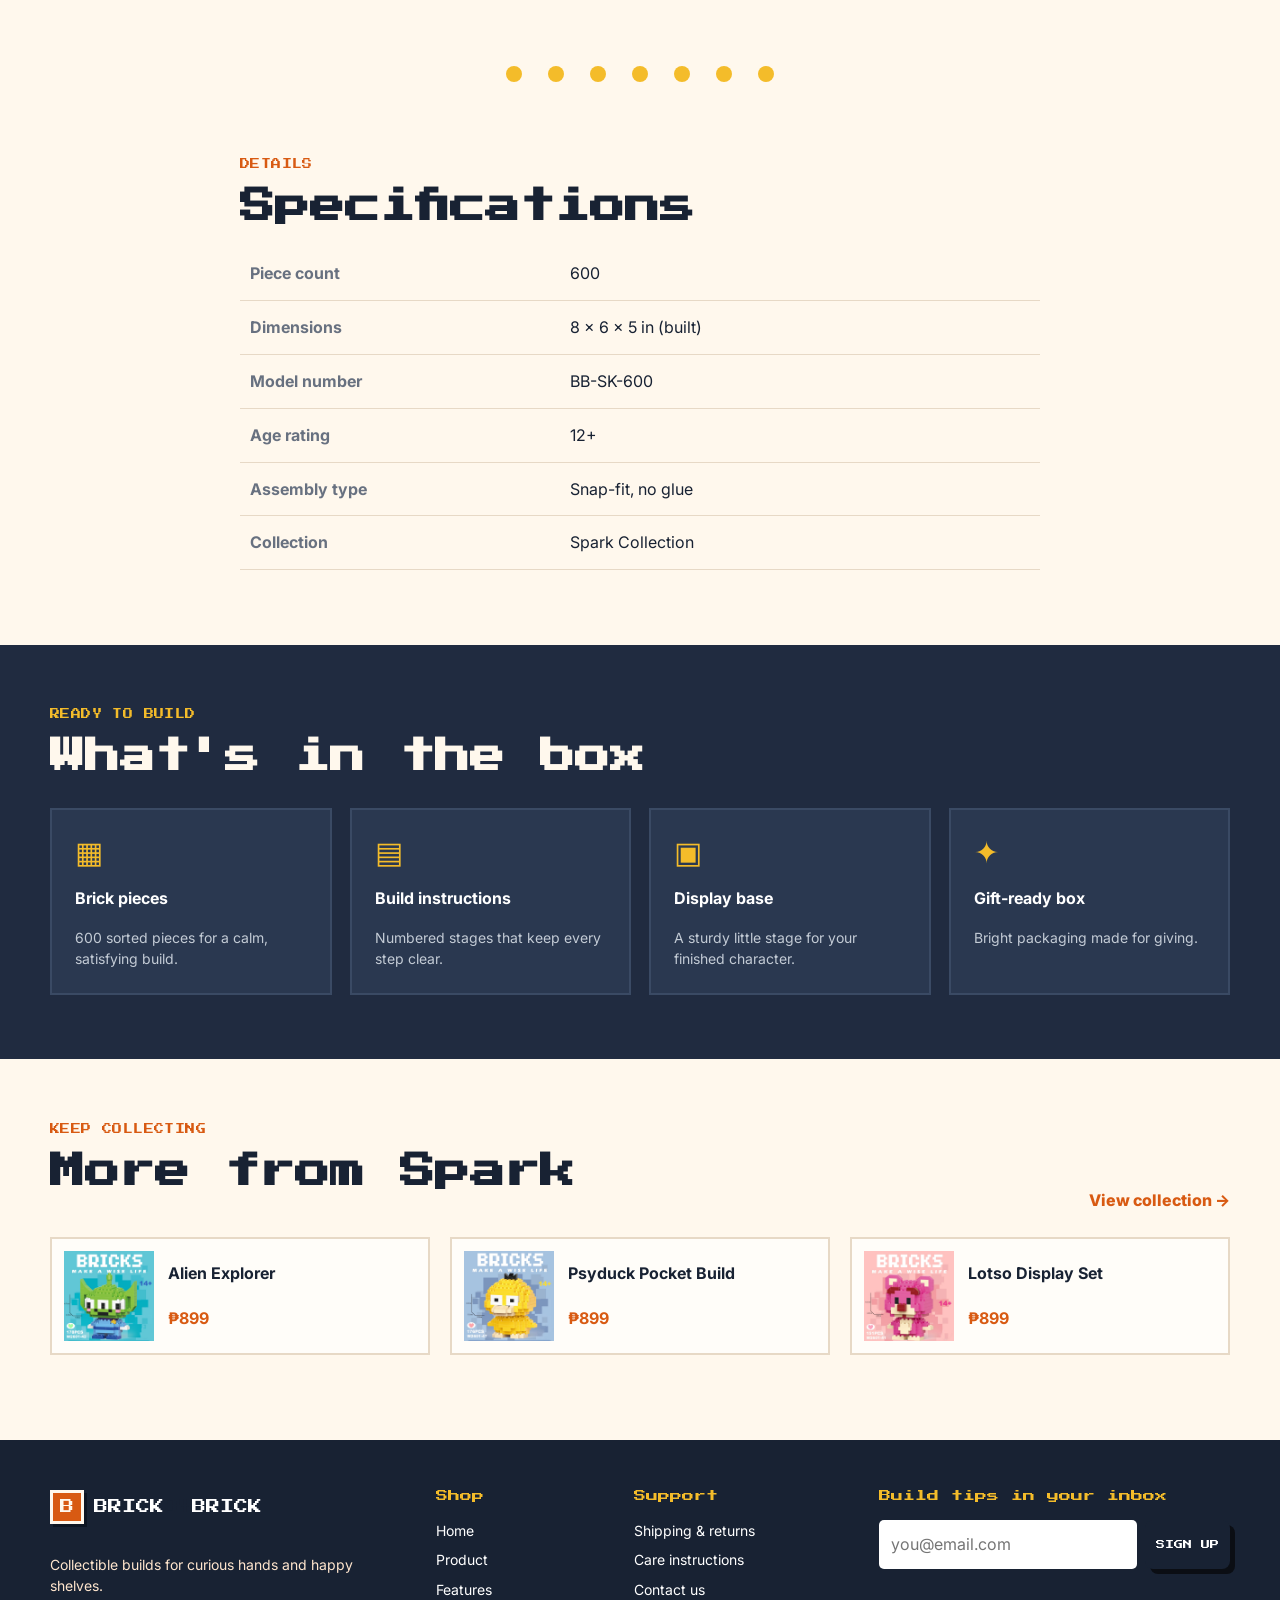
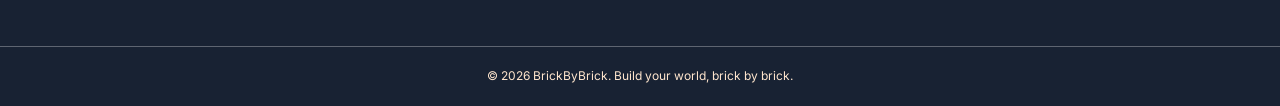
==== commit c72b43d9: "Polish BrickByBrick visual balance" ====
--- a/index.html
+++ b/index.html
@@ -6,6 +6,7 @@
 <link href="https://fonts.googleapis.com/css2?family=Inter:wght@400;600;700;800&family=Press+Start+2P&display=swap" rel="stylesheet">
 <link rel="stylesheet" href="design.css">
 </head>
+<style>:root{--orange:#D85A12;--orange-dark:#A7430A;--yellow:#F4BC2A;--navy:#182233;--cream:#FFF8ED;--line:#E7D9C6;--surface:#FFFDF9}.feature-band,.box-section{background:#202B40}.feature-grid article{background:#2A3850;border-color:#3A4A64}.footer{background:var(--navy)}.footer-brand .brand-mark{background:var(--orange);border-color:var(--cream);box-shadow:3px 3px 0 #0D1522}.purchase-box{background:#F5E4D0;border-color:#EBD0AE}.related-card{background:var(--surface);border-color:var(--line)}</style>
 <body data-page="product">
 <div class="promo">Free shipping, no minimum</div>
 <header class="site-header"><div class="container nav-wrap">
--- a/design.css
+++ b/design.css
@@ -1,4 +1,6 @@
-:root{--orange:#E3610F;--orange-dark:#B84A0A;--yellow:#FFC531;--navy:#1C2331;--cream:#FFF3E3;--green:#2E9E5B;--line:#eadcc9;--pixel:'Press Start 2P',monospace;--body:'Inter',system-ui,sans-serif;--shadow:5px 5px 0 var(--orange-dark);--max:1180px}
+:root{--orange:#D85A12;--orange-dark:#A7430A;--yellow:#F4BC2A;--navy:#182233;--cream:#FFF8ED;--green:#2E9E5B;--line:#E7D9C6;--surface:#FFFDF9;--muted:#667080;--pixel:'Press Start 2P',monospace;--body:'Inter',system-ui,sans-serif;--shadow:5px 5px 0 var(--orange-dark);--max:1180px}
+.product-layout{grid-template-columns:minmax(0,1.05fr) minmax(0,.95fr);min-width:0}.gallery,.product-info,.thumbs{min-width:0}.thumbs{display:grid;grid-template-columns:repeat(auto-fill,minmax(64px,1fr));overflow:visible}.thumb{width:100%;flex:none}@media(max-width:620px){.thumbs{display:flex;overflow-x:auto}.thumb{flex:0 0 72px;width:72px}}
+.hero{background:var(--navy);color:var(--cream)}.hero h1{color:var(--cream)}.hero h1 span{color:var(--yellow)}.hero-art{background:#253148;box-shadow:8px 8px 0 var(--orange)}.feature-band,.box-section{background:#202B40}.feature-grid article{background:#2A3850;border-color:#3A4A64}.cta{background:var(--orange)}.footer{background:var(--navy)}.footer-brand .brand-mark{background:var(--orange);border-color:var(--cream);box-shadow:3px 3px 0 #0D1522}.purchase-box{background:#F5E4D0;border:1px solid #EBD0AE}.related-card{background:var(--surface);border-color:var(--line)}.text-link{color:var(--orange)}.kicker{color:var(--orange)}.button.primary{background:var(--orange)}.save-badge{background:var(--green)}
 *{box-sizing:border-box}html{scroll-behavior:smooth}body{margin:0;background:var(--cream);color:var(--navy);font:16px/1.55 var(--body)}img{max-width:100%;display:block}a{color:inherit}button,input{font:inherit}:focus-visible{outline:3px solid var(--yellow);outline-offset:3px}.container{width:min(var(--max),calc(100% - 48px));margin:auto}.sr-only{position:absolute;width:1px;height:1px;overflow:hidden;clip:rect(0,0,0,0)}.promo{background:var(--navy);color:var(--cream);text-align:center;padding:8px;font-size:13px;font-weight:700}.site-header{position:sticky;top:0;z-index:10;background:var(--cream);border-bottom:2px solid var(--navy)}.nav-wrap{height:76px;display:flex;align-items:center;justify-content:space-between;gap:28px}.brand{display:inline-flex;align-items:center;gap:10px;text-decoration:none;font:14px var(--pixel);color:var(--orange);white-space:nowrap}.brand>span:last-child>span{color:var(--navy)}.brand-mark{display:grid;place-items:center;width:34px;height:34px;background:var(--orange);color:var(--cream);border:3px solid var(--navy);box-shadow:3px 3px 0 var(--navy);font:14px var(--pixel)}.nav-links{display:flex;gap:30px;font-weight:700}.nav-links a{text-decoration:none;padding:8px 0;border-bottom:3px solid transparent}.nav-links a:hover,.nav-links .active{color:var(--orange);border-color:var(--orange)}.nav-actions{display:flex;align-items:center;gap:16px}.cart{position:relative;border:0;background:none;color:var(--navy);font-size:28px;line-height:1;cursor:pointer}.cart b{position:absolute;top:-7px;right:-10px;min-width:19px;height:19px;padding:2px 5px;border-radius:9px;background:var(--orange);color:white;font-size:11px;line-height:15px}.menu-toggle{display:none;border:0;background:none;padding:8px;cursor:pointer}.menu-toggle span{display:block;width:24px;height:3px;margin:4px;background:var(--navy)}.button{display:inline-block;border:0;border-radius:8px;padding:15px 20px;text-transform:uppercase;font:11px var(--pixel);text-decoration:none;cursor:pointer;transition:transform .15s,box-shadow .15s}.button:hover{transform:translateY(-2px)}.button:active{transform:translateY(4px);box-shadow:none}.primary{background:var(--orange);color:white;box-shadow:var(--shadow)}.dark{background:var(--navy);color:white;box-shadow:5px 5px 0 #0b0e14}.outline{border:2px solid var(--navy);background:transparent;box-shadow:3px 3px 0 var(--navy)}.light-button{background:var(--cream);color:var(--navy);box-shadow:5px 5px 0 var(--orange-dark)}.kicker{margin:0 0 15px;color:var(--orange);font:10px var(--pixel);letter-spacing:.04em}.kicker.light{color:var(--yellow)}h1,h2,h3{margin:0 0 18px;line-height:1.3}h1,h2{font-family:var(--pixel)}h1{font-size:clamp(2rem,5vw,4.6rem);letter-spacing:-.06em}h1 span{color:var(--orange)}h2{font-size:clamp(1.35rem,3vw,2.2rem)}h3{font-size:16px}
 .hero{padding:80px 0 68px;background:var(--orange);color:white}.hero-grid{display:grid;grid-template-columns:1fr 1fr;gap:70px;align-items:center}.hero h1{color:white}.hero-copy{max-width:48ch;font-size:18px}.hero-actions{display:flex;gap:14px;flex-wrap:wrap;margin:30px 0}.stats{display:flex;gap:25px;flex-wrap:wrap;margin-top:38px}.stats div{border-left:3px solid var(--yellow);padding-left:12px}.stats strong,.stats span{display:block}.stats strong{font:15px var(--pixel)}.stats span{font-size:12px;margin-top:5px;color:#ffe4c8}.pixel-frame{position:relative;background:var(--navy);border:4px solid var(--navy);box-shadow:8px 8px 0 rgba(28,35,49,.25);overflow:hidden}.hero-art{min-height:450px;display:grid;place-items:center}.hero-art img{width:88%;height:88%;object-fit:contain;transition:transform .2s}.hero-art:hover img,.gallery-main:hover img{transform:translateY(-4px) scale(1.015)}.hero-label{position:absolute;top:16px;left:16px;background:var(--yellow);color:var(--navy);padding:8px 10px;font:9px var(--pixel);z-index:1}.hero-stud{position:absolute;width:20px;height:20px;border-radius:50%;background:var(--yellow)}.s1{right:25px;top:22px}.s2{left:25px;bottom:30px}.s3{right:55px;bottom:40px}.stud-divider{display:flex;justify-content:center;gap:26px;padding:22px 0}.stud-divider i{display:block;width:16px;height:16px;border-radius:50%;background:var(--yellow)}.teaser{display:grid;grid-template-columns:1fr 1.1fr;gap:70px;align-items:center;padding:70px 0}.teaser-art{background:var(--yellow);min-height:380px;display:grid;place-items:center}.teaser-art img{height:340px;object-fit:contain}.spec-row{display:flex;gap:24px;flex-wrap:wrap;margin:26px 0}.spec-row div{border-left:3px solid var(--orange);padding-left:10px}.spec-row strong,.spec-row span{display:block}.spec-row strong{font:11px var(--pixel)}.spec-row span{font-size:12px;margin-top:4px;color:#697181}.text-link{font-weight:800;color:var(--orange);text-decoration:none}.feature-band,.box-section{background:var(--navy);color:var(--cream);padding:64px 0}.feature-band h2,.box-section h2{color:var(--cream)}.feature-grid{display:grid;grid-template-columns:repeat(4,1fr);gap:18px}.feature-grid article{background:#283245;padding:23px;border:2px solid #354055;transition:transform .15s,box-shadow .15s}.feature-grid article:hover{transform:translateY(-4px);box-shadow:5px 5px 0 var(--orange)}.feature-icon{display:block;color:var(--yellow);font:30px var(--pixel);margin-bottom:18px}.feature-grid h3{color:white}.feature-grid p{color:#c3cbd5;margin:0;font-size:14px}.trust{display:flex;justify-content:space-around;gap:20px;flex-wrap:wrap;padding:30px 0;font:12px var(--pixel)}.trust strong{color:var(--orange)}.trust span{font:600 13px var(--body);color:#657080}.cta{background:var(--orange);color:white;padding:48px 0}.cta-inner{display:flex;align-items:center;justify-content:space-between;gap:30px}.cta h2{color:white;margin-bottom:8px}.cta p{margin:0}
 .breadcrumb{display:flex;gap:10px;align-items:center;padding:25px 0 10px;font-size:13px;color:#6b7280}.breadcrumb a{text-decoration:none}.breadcrumb a:hover{color:var(--orange)}.breadcrumb strong{color:var(--navy)}.product-layout{display:grid;grid-template-columns:1.05fr .95fr;gap:70px;padding:30px 0 80px;align-items:start}.gallery-main{aspect-ratio:1;display:grid;place-items:center}.gallery-main img{width:91%;height:91%;object-fit:contain;transition:transform .2s}.corner{position:absolute;width:14px;height:14px;background:var(--yellow);z-index:1}.corner-a{top:15px;right:15px}.corner-b{bottom:15px;left:15px;background:var(--orange)}.thumbs{display:flex;gap:12px;overflow-x:auto;padding:17px 3px 8px}.thumb{flex:0 0 78px;height:78px;padding:4px;background:var(--navy);border:3px solid transparent;cursor:pointer}.thumb.selected,.thumb:hover{border-color:var(--orange);box-shadow:3px 3px 0 var(--orange-dark)}.thumb img{width:100%;height:100%;object-fit:contain}.product-info h1{font-size:clamp(1.6rem,3vw,2.5rem)}.rating{display:flex;gap:9px;align-items:center;flex-wrap:wrap;font-size:14px;margin-bottom:22px}.stars{color:var(--yellow);letter-spacing:2px}.rating a{color:#697181}.price-row{display:flex;gap:15px;align-items:center;margin-bottom:20px}.price-row>strong{font:24px var(--pixel);color:var(--orange)}.price-row del{color:#858c98}.save-badge{background:var(--green);color:white;padding:4px 8px;font-size:11px;font-weight:800}.lead{color:#4f5866;max-width:52ch}.option-block{margin:28px 0}.variant-list{display:flex;gap:10px;flex-wrap:wrap}.variant{background:var(--cream);border:2px solid #d4c4ae;border-radius:6px;padding:10px 12px;cursor:pointer;font-weight:700}.variant.active,.variant:hover{border-color:var(--orange);box-shadow:3px 3px 0 var(--orange)}.purchase-box{background:#f9dfc4;padding:20px;margin:25px 0}.stock-line{display:flex;align-items:center;gap:15px}.stepper{display:flex;align-items:center;border:2px solid var(--navy);background:var(--cream)}.stepper button{width:38px;height:38px;border:0;background:transparent;cursor:pointer;font-size:21px}.stepper button:hover{background:var(--yellow)}.stepper output{min-width:36px;text-align:center;font-weight:800}.stock{color:var(--green);font-size:13px;font-weight:800}.purchase-actions{display:flex;gap:12px;flex-wrap:wrap;margin-top:17px}.toast{min-height:22px;margin:12px 0 0;color:var(--green);font-weight:800;font-size:13px}.quick-specs{display:flex;gap:15px;list-style:none;padding:0;margin:20px 0;flex-wrap:wrap;color:#687180;font-size:13px}.quick-specs li{border-left:3px solid var(--yellow);padding-left:8px}.details-grid{display:grid;grid-template-columns:1fr 1fr;gap:70px;padding:60px 0}.details-grid p{max-width:58ch;color:#4f5866}.accordion-item{border-bottom:2px solid var(--line)}.accordion-trigger{width:100%;display:flex;justify-content:space-between;background:none;border:0;padding:17px 0;text-align:left;font-weight:800;cursor:pointer;color:var(--navy)}.accordion-trigger span:last-child{font:20px var(--pixel);color:var(--orange)}.accordion-panel{max-height:0;overflow:hidden;transition:max-height .2s}.accordion-panel p{padding-bottom:14px;font-size:14px}.specs-section{padding:55px 0 75px;max-width:800px}.table-wrap{overflow-x:auto}table{width:100%;border-collapse:collapse}th,td{padding:14px 10px;border-bottom:1px solid var(--line);text-align:left}th{color:#687180;width:40%}.box-section h2{margin-bottom:28px}.related{padding:65px 0 85px}.section-heading{display:flex;justify-content:space-between;align-items:end;margin-bottom:24px}.related-grid{display:grid;grid-template-columns:repeat(3,1fr);gap:20px}.related-card{display:grid;grid-template-columns:90px 1fr;column-gap:14px;align-items:center;text-decoration:none;border:2px solid var(--line);padding:12px;background:white}.related-card img{grid-row:span 2;width:90px;height:90px;object-fit:contain;background:var(--navy)}.related-card span{font-weight:700}.related-card strong{color:var(--orange)}.footer{background:var(--orange);color:white;padding:50px 0 20px}.footer-grid{display:grid;grid-template-columns:1.5fr .7fr .9fr 1.5fr;gap:35px}.footer-brand{color:white;margin-bottom:16px}.footer-brand .brand-mark{background:var(--navy);border-color:white;box-shadow:3px 3px 0 var(--navy)}.footer h3{font:12px var(--pixel);color:var(--yellow)}.footer a:not(.brand){display:block;text-decoration:none;margin:8px 0;font-size:14px}.footer a:not(.brand):hover{color:var(--navy)}.footer p{font-size:14px;color:#ffe6ce}.footer form{display:flex;gap:8px}.footer input{min-width:0;flex:1;border:0;padding:12px;border-radius:5px}.footer .button{font-size:9px;padding:11px}.form-message{color:var(--navy)!important;font-weight:800}.copyright{text-align:center;border-top:1px solid rgba(255,255,255,.3);padding-top:20px;margin:35px 0 0!important;font-size:12px!important}
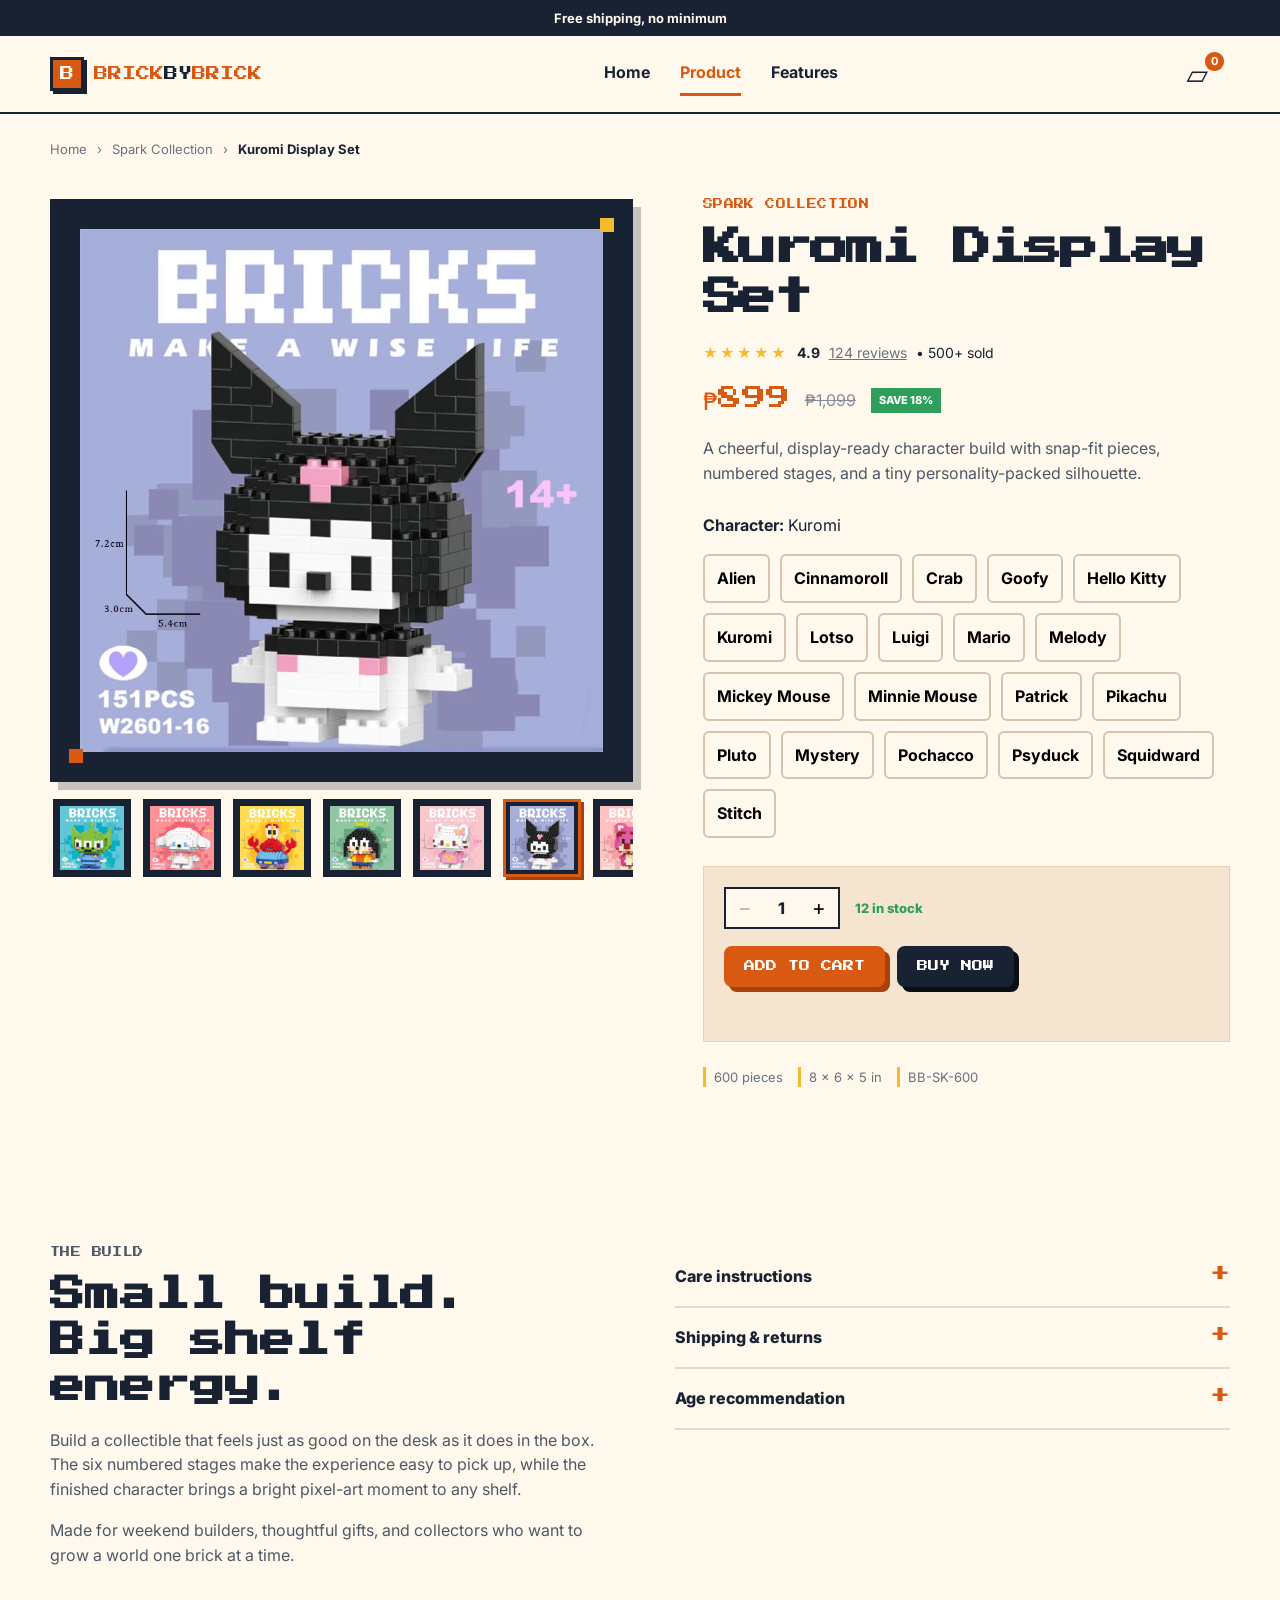
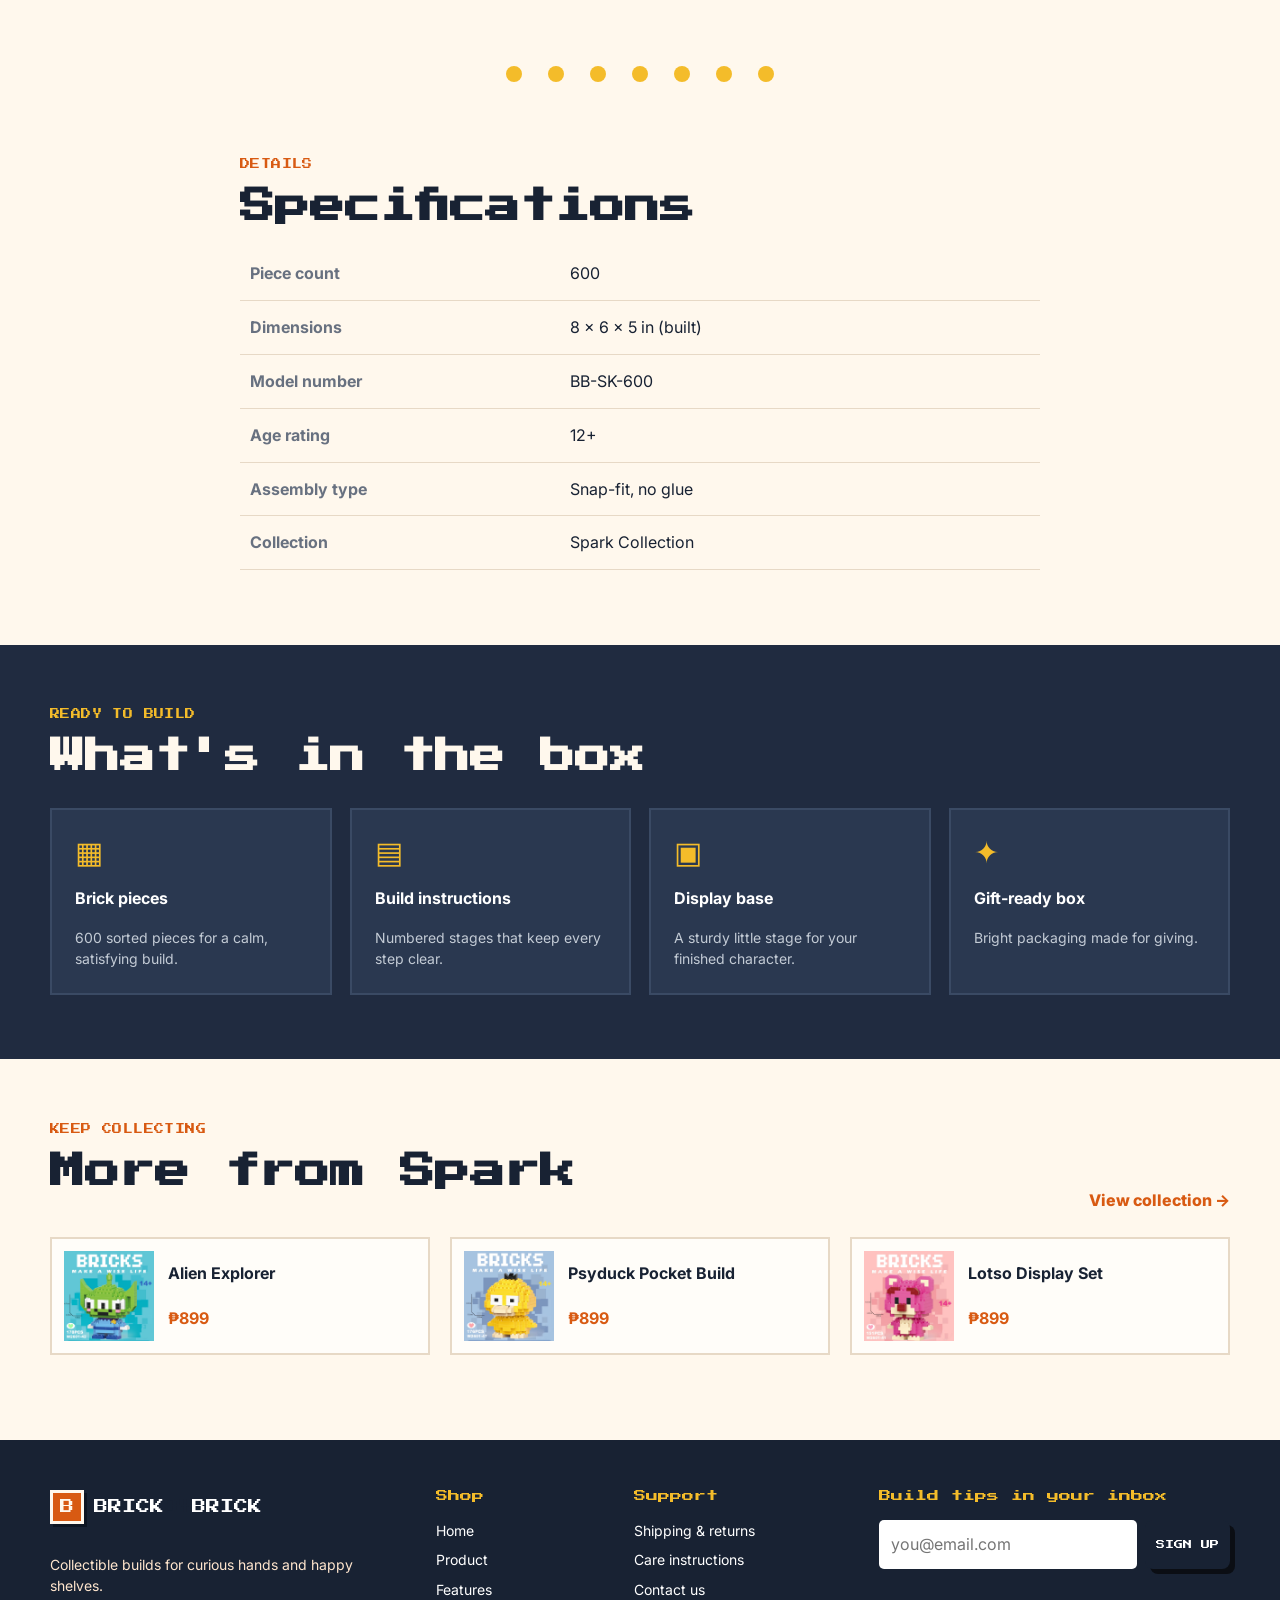
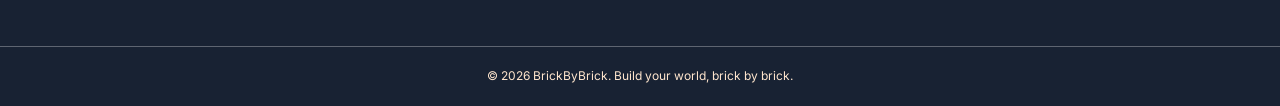
==== commit dc18a881: "Complete BrickByBrick order automation and email status flow" ====
--- a/index.html
+++ b/index.html
@@ -1,59 +1,352 @@
 <!doctype html>
 <html lang="en">
 <head>
-<meta charset="UTF-8"><meta name="viewport" content="width=device-width, initial-scale=1">
-<title>Kuromi Display Set — BrickByBrick</title>
-<link href="https://fonts.googleapis.com/css2?family=Inter:wght@400;600;700;800&family=Press+Start+2P&display=swap" rel="stylesheet">
-<link rel="stylesheet" href="design.css">
+  <meta charset="UTF-8">
+  <meta name="viewport" content="width=device-width, initial-scale=1">
+  <title>Kuromi Display Set — BrickByBrick</title>
+  <link href="https://fonts.googleapis.com/css2?family=Inter:wght@400;600;700;800&family=Press+Start+2P&display=swap" rel="stylesheet">
+  <link rel="stylesheet" href="design.css">
+  <script src="https://accounts.google.com/gsi/client" async defer></script>
 </head>
-<style>:root{--orange:#D85A12;--orange-dark:#A7430A;--yellow:#F4BC2A;--navy:#182233;--cream:#FFF8ED;--line:#E7D9C6;--surface:#FFFDF9}.feature-band,.box-section{background:#202B40}.feature-grid article{background:#2A3850;border-color:#3A4A64}.footer{background:var(--navy)}.footer-brand .brand-mark{background:var(--orange);border-color:var(--cream);box-shadow:3px 3px 0 #0D1522}.purchase-box{background:#F5E4D0;border-color:#EBD0AE}.related-card{background:var(--surface);border-color:var(--line)}</style>
+<style>
+  :root {
+    --orange: #D85A12;
+    --orange-dark: #A7430A;
+    --yellow: #F4BC2A;
+    --navy: #182233;
+    --cream: #FFF8ED;
+    --line: #E7D9C6;
+    --surface: #FFFDF9;
+  }
+  .feature-band, .box-section {
+    background: #202B40;
+  }
+  .feature-grid article {
+    background: #2A3850;
+    border-color: #3A4A64;
+  }
+  .footer {
+    background: var(--navy);
+  }
+  .footer-brand .brand-mark {
+    background: var(--orange);
+    border-color: var(--cream);
+    box-shadow: 3px 3px 0 #0D1522;
+  }
+  .purchase-box {
+    background: #F5E4D0;
+    border-color: #EBD0AE;
+  }
+  .related-card {
+    background: var(--surface);
+    border-color: var(--line);
+  }
+</style>
 <body data-page="product">
-<div class="promo">Free shipping, no minimum</div>
-<header class="site-header"><div class="container nav-wrap">
-<a class="brand" href="landing.html" aria-label="BrickByBrick home"><span class="brand-mark">B</span><span>BRICK<span>BY</span>BRICK</span></a>
-<nav class="nav-links" id="navLinks" aria-label="Primary"><a href="landing.html">Home</a><a class="active" href="index.html">Product</a><a href="landing.html#features">Features</a></nav>
-<div class="nav-actions"><button class="cart" type="button" aria-label="Cart, 0 items">▱<b id="cartCount">0</b></button><button class="menu-toggle" id="menuToggle" type="button" aria-label="Open menu" aria-expanded="false" aria-controls="navLinks"><span></span><span></span><span></span></button></div>
-</div></header>
-<main>
-<div class="container breadcrumb"><a href="landing.html">Home</a><span>›</span><a href="landing.html#collection">Spark Collection</a><span>›</span><strong id="breadcrumbProduct">Kuromi Display Set</strong></div>
-<section class="container product-layout" aria-labelledby="productTitle">
-<div class="gallery"><div class="gallery-main pixel-frame"><span class="corner corner-a"></span><span class="corner corner-b"></span><img id="galleryImage" src="images/kuromi.png" alt="Kuromi pixel-art collectible brick figure"></div>
-<div class="thumbs" role="list" aria-label="Product images">
-<button class="thumb" type="button" data-image="images/alien.png" data-alt="Alien pixel-art collectible brick figure"><img src="images/alien.png" alt="Alien thumbnail"></button>
-<button class="thumb" type="button" data-image="images/cinnamonroll.png" data-alt="Cinnamoroll pixel-art collectible brick figure"><img src="images/cinnamonroll.png" alt="Cinnamoroll thumbnail"></button>
-<button class="thumb" type="button" data-image="images/crab.png" data-alt="Crab pixel-art collectible brick figure"><img src="images/crab.png" alt="Crab thumbnail"></button>
-<button class="thumb" type="button" data-image="images/goofy.png" data-alt="Goofy pixel-art collectible brick figure"><img src="images/goofy.png" alt="Goofy thumbnail"></button>
-<button class="thumb" type="button" data-image="images/hellokitty.png" data-alt="Hello Kitty pixel-art collectible brick figure"><img src="images/hellokitty.png" alt="Hello Kitty thumbnail"></button>
-<button class="thumb selected" type="button" data-image="images/kuromi.png" data-alt="Kuromi pixel-art collectible brick figure"><img src="images/kuromi.png" alt="Kuromi thumbnail"></button>
-<button class="thumb" type="button" data-image="images/lotso.png" data-alt="Lotso pixel-art collectible brick figure"><img src="images/lotso.png" alt="Lotso thumbnail"></button>
-<button class="thumb" type="button" data-image="images/luigi.png" data-alt="Luigi pixel-art collectible brick figure"><img src="images/luigi.png" alt="Luigi thumbnail"></button>
-<button class="thumb" type="button" data-image="images/mario.png" data-alt="Mario pixel-art collectible brick figure"><img src="images/mario.png" alt="Mario thumbnail"></button>
-<button class="thumb" type="button" data-image="images/melody.png" data-alt="Melody pixel-art collectible brick figure"><img src="images/melody.png" alt="Melody thumbnail"></button>
-<button class="thumb" type="button" data-image="images/mickeymouse.png" data-alt="Mickey Mouse pixel-art collectible brick figure"><img src="images/mickeymouse.png" alt="Mickey Mouse thumbnail"></button>
-<button class="thumb" type="button" data-image="images/minniemouse.png" data-alt="Minnie Mouse pixel-art collectible brick figure"><img src="images/minniemouse.png" alt="Minnie Mouse thumbnail"></button>
-<button class="thumb" type="button" data-image="images/patrick.png" data-alt="Patrick pixel-art collectible brick figure"><img src="images/patrick.png" alt="Patrick thumbnail"></button>
-<button class="thumb" type="button" data-image="images/pikachu.png" data-alt="Pikachu pixel-art collectible brick figure"><img src="images/pikachu.png" alt="Pikachu thumbnail"></button>
-<button class="thumb" type="button" data-image="images/pluto.png" data-alt="Pluto pixel-art collectible brick figure"><img src="images/pluto.png" alt="Pluto thumbnail"></button>
-<button class="thumb" type="button" data-image="images/png.png" data-alt="Mystery pixel-art collectible brick figure"><img src="images/png.png" alt="Mystery thumbnail"></button>
-<button class="thumb" type="button" data-image="images/pochaco.png" data-alt="Pochacco pixel-art collectible brick figure"><img src="images/pochaco.png" alt="Pochacco thumbnail"></button>
-<button class="thumb" type="button" data-image="images/psyduck.png" data-alt="Psyduck pixel-art collectible brick figure"><img src="images/psyduck.png" alt="Psyduck thumbnail"></button>
-<button class="thumb" type="button" data-image="images/squidward.png" data-alt="Squidward pixel-art collectible brick figure"><img src="images/squidward.png" alt="Squidward thumbnail"></button>
-<button class="thumb" type="button" data-image="images/stitch.png" data-alt="Stitch pixel-art collectible brick figure"><img src="images/stitch.png" alt="Stitch thumbnail"></button>
-</div></div>
-<div class="product-info"><p class="kicker">SPARK COLLECTION</p><h1 id="productTitle">Kuromi Display Set</h1>
-<div class="rating"><span class="stars" aria-label="4.9 out of 5 stars">★★★★★</span><strong>4.9</strong><a href="#reviews">124 reviews</a><span>• 500+ sold</span></div>
-<div class="price-row"><strong>₱899</strong><del>₱1,099</del><span class="save-badge" id="discountBadge">SAVE 18%</span></div>
-<p class="lead">A cheerful, display-ready character build with snap-fit pieces, numbered stages, and a tiny personality-packed silhouette.</p>
-<div class="option-block"><p><strong>Character:</strong> <span id="variantChosen">Kuromi</span></p><div class="variant-list" id="variantList" role="group" aria-label="Choose a character"></div></div>
-<div class="purchase-box"><div class="stock-line"><div class="stepper" aria-label="Quantity"><button id="stepDown" type="button" aria-label="Decrease quantity">−</button><output id="qtyValue">1</output><button id="stepUp" type="button" aria-label="Increase quantity">+</button></div><span class="stock">12 in stock</span></div><div class="purchase-actions"><button class="button primary" id="addToCartBtn" type="button">Add to cart</button><button class="button dark" id="buyNowBtn" type="button">Buy now</button></div><p class="toast" id="purchaseToast" role="status" aria-live="polite"></p></div>
-<ul class="quick-specs"><li>600 pieces</li><li>8 × 6 × 5 in</li><li>BB-SK-600</li></ul></div></section>
-<section class="container details-grid"><div><p class="kicker">THE BUILD</p><h2>Small build. Big shelf energy.</h2><p>Build a collectible that feels just as good on the desk as it does in the box. The six numbered stages make the experience easy to pick up, while the finished character brings a bright pixel-art moment to any shelf.</p><p>Made for weekend builders, thoughtful gifts, and collectors who want to grow a world one brick at a time.</p></div>
-<div class="accordion"><div class="accordion-item"><button class="accordion-trigger" type="button" aria-expanded="false" aria-controls="care">Care instructions <span>+</span></button><div class="accordion-panel" id="care"><p>Dust with a soft, dry cloth and keep away from prolonged direct sunlight.</p></div></div><div class="accordion-item"><button class="accordion-trigger" type="button" aria-expanded="false" aria-controls="shipping">Shipping &amp; returns <span>+</span></button><div class="accordion-panel" id="shipping"><p>Free shipping on every order. Unopened sets can be returned within 30 days.</p></div></div><div class="accordion-item"><button class="accordion-trigger" type="button" aria-expanded="false" aria-controls="age">Age recommendation <span>+</span></button><div class="accordion-panel" id="age"><p>Recommended for builders ages 12 and up. Contains small pieces.</p></div></div></div></section>
-<div class="stud-divider" aria-hidden="true"><i></i><i></i><i></i><i></i><i></i><i></i><i></i></div>
-<section class="container specs-section"><p class="kicker">DETAILS</p><h2>Specifications</h2><div class="table-wrap"><table><tbody><tr><th>Piece count</th><td>600</td></tr><tr><th>Dimensions</th><td>8 × 6 × 5 in (built)</td></tr><tr><th>Model number</th><td>BB-SK-600</td></tr><tr><th>Age rating</th><td>12+</td></tr><tr><th>Assembly type</th><td>Snap-fit, no glue</td></tr><tr><th>Collection</th><td>Spark Collection</td></tr></tbody></table></div></section>
-<section class="box-section"><div class="container"><p class="kicker light">READY TO BUILD</p><h2>What's in the box</h2><div class="feature-grid"><article><span class="feature-icon">▦</span><h3>Brick pieces</h3><p>600 sorted pieces for a calm, satisfying build.</p></article><article><span class="feature-icon">▤</span><h3>Build instructions</h3><p>Numbered stages that keep every step clear.</p></article><article><span class="feature-icon">▣</span><h3>Display base</h3><p>A sturdy little stage for your finished character.</p></article><article><span class="feature-icon">✦</span><h3>Gift-ready box</h3><p>Bright packaging made for giving.</p></article></div></div></section>
-<section class="container related" id="reviews"><div class="section-heading"><div><p class="kicker">KEEP COLLECTING</p><h2>More from Spark</h2></div><a class="text-link" href="landing.html#collection">View collection →</a></div><div class="related-grid"><a href="index.html" class="related-card"><img src="images/alien.png" alt="Alien pixel-art build"><span>Alien Explorer</span><strong>₱899</strong></a><a href="index.html" class="related-card"><img src="images/psyduck.png" alt="Psyduck pixel-art build"><span>Psyduck Pocket Build</span><strong>₱899</strong></a><a href="index.html" class="related-card"><img src="images/lotso.png" alt="Lotso pixel-art build"><span>Lotso Display Set</span><strong>₱899</strong></a></div></section>
-</main>
-<footer class="footer"><div class="container footer-grid"><div><a class="brand footer-brand" href="landing.html"><span class="brand-mark">B</span><span>BRICK<span>BY</span>BRICK</span></a><p>Collectible builds for curious hands and happy shelves.</p></div><div><h3>Shop</h3><a href="landing.html">Home</a><a href="index.html">Product</a><a href="landing.html#features">Features</a></div><div><h3>Support</h3><a href="#shipping">Shipping &amp; returns</a><a href="#care">Care instructions</a><a href="mailto:hello@brickbybrick.ph">Contact us</a></div><div><h3>Build tips in your inbox</h3><form id="signupForm" novalidate><label class="sr-only" for="signupEmail">Email address</label><input id="signupEmail" type="email" placeholder="you@email.com" required><button class="button dark" type="submit">Sign up</button></form><p id="signupMsg" class="form-message" role="status" aria-live="polite"></p></div></div><p class="copyright">© 2026 BrickByBrick. Build your world, brick by brick.</p></footer>
-<script src="func.js"></script>
-</body></html>
+  <div class="promo">Free shipping, no minimum</div>
+  <header class="site-header">
+    <div class="container nav-wrap">
+      <a class="brand" href="landing.html" aria-label="BrickByBrick home">
+        <span class="brand-mark">B</span>
+        <span>BRICK<span>BY</span>BRICK</span>
+      </a>
+      <nav class="nav-links" id="navLinks" aria-label="Primary">
+        <a href="landing.html">Home</a>
+        <a class="active" href="index.html">Product</a>
+        <a href="landing.html#features">Features</a>
+      </nav>
+      <div class="nav-actions">
+        <button class="cart" type="button" aria-label="Cart, 0 items">
+          ▱<b id="cartCount">0</b>
+        </button>
+        <div id="navAuthSlot" class="nav-auth-slot"></div>
+        <button class="menu-toggle" id="menuToggle" type="button" aria-label="Open menu" aria-expanded="false" aria-controls="navLinks">
+          <span></span><span></span><span></span>
+        </button>
+      </div>
+    </div>
+  </header>
+  <main>
+    <div class="container breadcrumb">
+      <a href="landing.html">Home</a>
+      <span>›</span>
+      <a href="landing.html#collection">Spark Collection</a>
+      <span>›</span>
+      <strong id="breadcrumbProduct">Kuromi Display Set</strong>
+    </div>
+    <section class="container product-layout" aria-labelledby="productTitle">
+      <div class="gallery">
+        <div class="gallery-main pixel-frame">
+          <span class="corner corner-a"></span>
+          <span class="corner corner-b"></span>
+          <img id="galleryImage" src="images/kuromi.png" alt="Kuromi pixel-art collectible brick figure">
+        </div>
+        <div class="thumbs" role="list" aria-label="Product images">
+          <button class="thumb" type="button" data-image="images/alien.png" data-alt="Alien pixel-art collectible brick figure">
+            <img src="images/alien.png" alt="Alien thumbnail">
+          </button>
+          <button class="thumb" type="button" data-image="images/cinnamonroll.png" data-alt="Cinnamoroll pixel-art collectible brick figure">
+            <img src="images/cinnamonroll.png" alt="Cinnamoroll thumbnail">
+          </button>
+          <button class="thumb" type="button" data-image="images/crab.png" data-alt="Crab pixel-art collectible brick figure">
+            <img src="images/crab.png" alt="Crab thumbnail">
+          </button>
+          <button class="thumb" type="button" data-image="images/goofy.png" data-alt="Goofy pixel-art collectible brick figure">
+            <img src="images/goofy.png" alt="Goofy thumbnail">
+          </button>
+          <button class="thumb" type="button" data-image="images/hellokitty.png" data-alt="Hello Kitty pixel-art collectible brick figure">
+            <img src="images/hellokitty.png" alt="Hello Kitty thumbnail">
+          </button>
+          <button class="thumb selected" type="button" data-image="images/kuromi.png" data-alt="Kuromi pixel-art collectible brick figure">
+            <img src="images/kuromi.png" alt="Kuromi thumbnail">
+          </button>
+          <button class="thumb" type="button" data-image="images/lotso.png" data-alt="Lotso pixel-art collectible brick figure">
+            <img src="images/lotso.png" alt="Lotso thumbnail">
+          </button>
+          <button class="thumb" type="button" data-image="images/luigi.png" data-alt="Luigi pixel-art collectible brick figure">
+            <img src="images/luigi.png" alt="Luigi thumbnail">
+          </button>
+          <button class="thumb" type="button" data-image="images/mario.png" data-alt="Mario pixel-art collectible brick figure">
+            <img src="images/mario.png" alt="Mario thumbnail">
+          </button>
+          <button class="thumb" type="button" data-image="images/melody.png" data-alt="Melody pixel-art collectible brick figure">
+            <img src="images/melody.png" alt="Melody thumbnail">
+          </button>
+          <button class="thumb" type="button" data-image="images/mickeymouse.png" data-alt="Mickey Mouse pixel-art collectible brick figure">
+            <img src="images/mickeymouse.png" alt="Mickey Mouse thumbnail">
+          </button>
+          <button class="thumb" type="button" data-image="images/minniemouse.png" data-alt="Minnie Mouse pixel-art collectible brick figure">
+            <img src="images/minniemouse.png" alt="Minnie Mouse thumbnail">
+          </button>
+          <button class="thumb" type="button" data-image="images/patrick.png" data-alt="Patrick pixel-art collectible brick figure">
+            <img src="images/patrick.png" alt="Patrick thumbnail">
+          </button>
+          <button class="thumb" type="button" data-image="images/pikachu.png" data-alt="Pikachu pixel-art collectible brick figure">
+            <img src="images/pikachu.png" alt="Pikachu thumbnail">
+          </button>
+          <button class="thumb" type="button" data-image="images/pluto.png" data-alt="Pluto pixel-art collectible brick figure">
+            <img src="images/pluto.png" alt="Pluto thumbnail">
+          </button>
+          <button class="thumb" type="button" data-image="images/png.png" data-alt="Mystery pixel-art collectible brick figure">
+            <img src="images/png.png" alt="Mystery thumbnail">
+          </button>
+          <button class="thumb" type="button" data-image="images/pochaco.png" data-alt="Pochacco pixel-art collectible brick figure">
+            <img src="images/pochaco.png" alt="Pochacco thumbnail">
+          </button>
+          <button class="thumb" type="button" data-image="images/psyduck.png" data-alt="Psyduck pixel-art collectible brick figure">
+            <img src="images/psyduck.png" alt="Psyduck thumbnail">
+          </button>
+          <button class="thumb" type="button" data-image="images/squidward.png" data-alt="Squidward pixel-art collectible brick figure">
+            <img src="images/squidward.png" alt="Squidward thumbnail">
+          </button>
+          <button class="thumb" type="button" data-image="images/stitch.png" data-alt="Stitch pixel-art collectible brick figure">
+            <img src="images/stitch.png" alt="Stitch thumbnail">
+          </button>
+        </div>
+      </div>
+      <div class="product-info">
+        <p class="kicker">SPARK COLLECTION</p>
+        <h1 id="productTitle">Kuromi Display Set</h1>
+        <div class="rating">
+          <span class="stars" aria-label="4.9 out of 5 stars">★★★★★</span>
+          <strong>4.9</strong>
+          <a href="#reviews">124 reviews</a>
+          <span>• 500+ sold</span>
+        </div>
+        <div class="price-row">
+          <strong>₱899</strong>
+          <del>₱1,099</del>
+          <span class="save-badge" id="discountBadge">SAVE 18%</span>
+        </div>
+        <p class="lead">A cheerful, display-ready character build with snap-fit pieces, numbered stages, and a tiny personality-packed silhouette.</p>
+        <div class="option-block">
+          <p><strong>Character:</strong> <span id="variantChosen">Kuromi</span></p>
+          <div class="variant-list" id="variantList" role="group" aria-label="Choose a character"></div>
+        </div>
+        <div class="purchase-box">
+          <div class="stock-line">
+            <div class="stepper" aria-label="Quantity">
+              <button id="stepDown" type="button" aria-label="Decrease quantity">−</button>
+              <output id="qtyValue">1</output>
+              <button id="stepUp" type="button" aria-label="Increase quantity">+</button>
+            </div>
+            <span class="stock">12 in stock</span>
+          </div>
+          <div class="purchase-actions">
+            <button class="button primary" id="addToCartBtn" type="button">Add to cart</button>
+            <button class="button dark" id="buyNowBtn" type="button">Buy now</button>
+          </div>
+          <p class="toast" id="purchaseToast" role="status" aria-live="polite"></p>
+        </div>
+        <ul class="quick-specs">
+          <li>600 pieces</li>
+          <li>8 × 6 × 5 in</li>
+          <li>BB-SK-600</li>
+        </ul>
+      </div>
+    </section>
+    <section class="container details-grid">
+      <div>
+        <p class="kicker">THE BUILD</p>
+        <h2>Small build. Big shelf energy.</h2>
+        <p>Build a collectible that feels just as good on the desk as it does in the box. The six numbered stages make the experience easy to pick up, while the finished character brings a bright pixel-art moment to any shelf.</p>
+        <p>Made for weekend builders, thoughtful gifts, and collectors who want to grow a world one brick at a time.</p>
+      </div>
+      <div class="accordion">
+        <div class="accordion-item">
+          <button class="accordion-trigger" type="button" aria-expanded="false" aria-controls="care">
+            Care instructions <span>+</span>
+          </button>
+          <div class="accordion-panel" id="care">
+            <p>Dust with a soft, dry cloth and keep away from prolonged direct sunlight.</p>
+          </div>
+        </div>
+        <div class="accordion-item">
+          <button class="accordion-trigger" type="button" aria-expanded="false" aria-controls="shipping">
+            Shipping &amp; returns <span>+</span>
+          </button>
+          <div class="accordion-panel" id="shipping">
+            <p>Free shipping on every order. Unopened sets can be returned within 30 days.</p>
+          </div>
+        </div>
+        <div class="accordion-item">
+          <button class="accordion-trigger" type="button" aria-expanded="false" aria-controls="age">
+            Age recommendation <span>+</span>
+          </button>
+          <div class="accordion-panel" id="age">
+            <p>Recommended for builders ages 12 and up. Contains small pieces.</p>
+          </div>
+        </div>
+      </div>
+    </section>
+    <div class="stud-divider" aria-hidden="true">
+      <i></i><i></i><i></i><i></i><i></i><i></i><i></i>
+    </div>
+    <section class="container specs-section">
+      <p class="kicker">DETAILS</p>
+      <h2>Specifications</h2>
+      <div class="table-wrap">
+        <table>
+          <tbody>
+            <tr>
+              <th>Piece count</th>
+              <td>600</td>
+            </tr>
+            <tr>
+              <th>Dimensions</th>
+              <td>8 × 6 × 5 in (built)</td>
+            </tr>
+            <tr>
+              <th>Model number</th>
+              <td>BB-SK-600</td>
+            </tr>
+            <tr>
+              <th>Age rating</th>
+              <td>12+</td>
+            </tr>
+            <tr>
+              <th>Assembly type</th>
+              <td>Snap-fit, no glue</td>
+            </tr>
+            <tr>
+              <th>Collection</th>
+              <td>Spark Collection</td>
+            </tr>
+          </tbody>
+        </table>
+      </div>
+    </section>
+    <section class="box-section">
+      <div class="container">
+        <p class="kicker light">READY TO BUILD</p>
+        <h2>What's in the box</h2>
+        <div class="feature-grid">
+          <article>
+            <span class="feature-icon">▦</span>
+            <h3>Brick pieces</h3>
+            <p>600 sorted pieces for a calm, satisfying build.</p>
+          </article>
+          <article>
+            <span class="feature-icon">▤</span>
+            <h3>Build instructions</h3>
+            <p>Numbered stages that keep every step clear.</p>
+          </article>
+          <article>
+            <span class="feature-icon">▣</span>
+            <h3>Display base</h3>
+            <p>A sturdy little stage for your finished character.</p>
+          </article>
+          <article>
+            <span class="feature-icon">✦</span>
+            <h3>Gift-ready box</h3>
+            <p>Bright packaging made for giving.</p>
+          </article>
+        </div>
+      </div>
+    </section>
+    <section class="container related" id="reviews">
+      <div class="section-heading">
+        <div>
+          <p class="kicker">KEEP COLLECTING</p>
+          <h2>More from Spark</h2>
+        </div>
+        <a class="text-link" href="landing.html#collection">View collection →</a>
+      </div>
+      <div class="related-grid">
+        <a href="index.html" class="related-card">
+          <img src="images/alien.png" alt="Alien pixel-art build">
+          <span>Alien Explorer</span>
+          <strong>₱899</strong>
+        </a>
+        <a href="index.html" class="related-card">
+          <img src="images/psyduck.png" alt="Psyduck pixel-art build">
+          <span>Psyduck Pocket Build</span>
+          <strong>₱899</strong>
+        </a>
+        <a href="index.html" class="related-card">
+          <img src="images/lotso.png" alt="Lotso pixel-art build">
+          <span>Lotso Display Set</span>
+          <strong>₱899</strong>
+        </a>
+      </div>
+    </section>
+  </main>
+  <footer class="footer">
+    <div class="container footer-grid">
+      <div>
+        <a class="brand footer-brand" href="landing.html">
+          <span class="brand-mark">B</span>
+          <span>BRICK<span>BY</span>BRICK</span>
+        </a>
+        <p>Collectible builds for curious hands and happy shelves.</p>
+      </div>
+      <div>
+        <h3>Shop</h3>
+        <a href="landing.html">Home</a>
+        <a href="index.html">Product</a>
+        <a href="landing.html#features">Features</a>
+      </div>
+      <div>
+        <h3>Support</h3>
+        <a href="#shipping">Shipping &amp; returns</a>
+        <a href="#care">Care instructions</a>
+        <a href="mailto:hello@brickbybrick.ph">Contact us</a>
+      </div>
+      <div>
+        <h3>Build tips in your inbox</h3>
+        <form id="signupForm" novalidate>
+          <label class="sr-only" for="signupEmail">Email address</label>
+          <input id="signupEmail" type="email" placeholder="you@email.com" required>
+          <button class="button dark" type="submit">Sign up</button>
+        </form>
+        <p id="signupMsg" class="form-message" role="status" aria-live="polite"></p>
+      </div>
+    </div>
+    <p class="copyright">© 2026 BrickByBrick. Build your world, brick by brick.</p>
+  </footer>
+  <script src="products.js?v=2"></script>
+  <script src="auth.js?v=2"></script>
+  <script src="cart.js?v=2"></script>
+  <script src="func.js?v=2"></script>
+</body>
+</html>
--- a/design.css
+++ b/design.css
@@ -1,7 +1,1086 @@
 :root{--orange:#D85A12;--orange-dark:#A7430A;--yellow:#F4BC2A;--navy:#182233;--cream:#FFF8ED;--green:#2E9E5B;--line:#E7D9C6;--surface:#FFFDF9;--muted:#667080;--pixel:'Press Start 2P',monospace;--body:'Inter',system-ui,sans-serif;--shadow:5px 5px 0 var(--orange-dark);--max:1180px}
+h1,h2,.brand,.button,.kicker,.price-row>strong,.stats strong,.spec-row strong,.feature-icon,.footer h3,.trust{font-family:'Press Start 2P',var(--pixel),monospace!important}
 .product-layout{grid-template-columns:minmax(0,1.05fr) minmax(0,.95fr);min-width:0}.gallery,.product-info,.thumbs{min-width:0}.thumbs{display:grid;grid-template-columns:repeat(auto-fill,minmax(64px,1fr));overflow:visible}.thumb{width:100%;flex:none}@media(max-width:620px){.thumbs{display:flex;overflow-x:auto}.thumb{flex:0 0 72px;width:72px}}
+.cart-drawer{position:fixed;inset:0 0 0 auto;z-index:30;width:min(380px,100%);padding:28px;background:var(--surface);border-left:3px solid var(--navy);box-shadow:-10px 0 0 rgba(24,34,51,.16);transform:translateX(105%);transition:transform .2s ease}.cart-drawer.open{transform:translateX(0)}.cart-drawer-head{display:flex;align-items:center;justify-content:space-between;border-bottom:2px solid var(--line);padding-bottom:16px}.cart-drawer h2{font-size:18px;margin:0}.cart-close{border:0;background:transparent;color:var(--navy);font-size:30px;line-height:1;cursor:pointer}.cart-copy{color:var(--muted);margin:24px 0 18px}.cart-checkout{width:100%}.cart-checkout:disabled{opacity:.45;cursor:not-allowed;transform:none;box-shadow:none}.checkout-message{min-height:24px;color:var(--green);font-weight:800;font-size:14px}@media(max-width:620px){.cart-drawer{width:100%;padding:24px 20px}}
 .hero{background:var(--navy);color:var(--cream)}.hero h1{color:var(--cream)}.hero h1 span{color:var(--yellow)}.hero-art{background:#253148;box-shadow:8px 8px 0 var(--orange)}.feature-band,.box-section{background:#202B40}.feature-grid article{background:#2A3850;border-color:#3A4A64}.cta{background:var(--orange)}.footer{background:var(--navy)}.footer-brand .brand-mark{background:var(--orange);border-color:var(--cream);box-shadow:3px 3px 0 #0D1522}.purchase-box{background:#F5E4D0;border:1px solid #EBD0AE}.related-card{background:var(--surface);border-color:var(--line)}.text-link{color:var(--orange)}.kicker{color:var(--orange)}.button.primary{background:var(--orange)}.save-badge{background:var(--green)}
 *{box-sizing:border-box}html{scroll-behavior:smooth}body{margin:0;background:var(--cream);color:var(--navy);font:16px/1.55 var(--body)}img{max-width:100%;display:block}a{color:inherit}button,input{font:inherit}:focus-visible{outline:3px solid var(--yellow);outline-offset:3px}.container{width:min(var(--max),calc(100% - 48px));margin:auto}.sr-only{position:absolute;width:1px;height:1px;overflow:hidden;clip:rect(0,0,0,0)}.promo{background:var(--navy);color:var(--cream);text-align:center;padding:8px;font-size:13px;font-weight:700}.site-header{position:sticky;top:0;z-index:10;background:var(--cream);border-bottom:2px solid var(--navy)}.nav-wrap{height:76px;display:flex;align-items:center;justify-content:space-between;gap:28px}.brand{display:inline-flex;align-items:center;gap:10px;text-decoration:none;font:14px var(--pixel);color:var(--orange);white-space:nowrap}.brand>span:last-child>span{color:var(--navy)}.brand-mark{display:grid;place-items:center;width:34px;height:34px;background:var(--orange);color:var(--cream);border:3px solid var(--navy);box-shadow:3px 3px 0 var(--navy);font:14px var(--pixel)}.nav-links{display:flex;gap:30px;font-weight:700}.nav-links a{text-decoration:none;padding:8px 0;border-bottom:3px solid transparent}.nav-links a:hover,.nav-links .active{color:var(--orange);border-color:var(--orange)}.nav-actions{display:flex;align-items:center;gap:16px}.cart{position:relative;border:0;background:none;color:var(--navy);font-size:28px;line-height:1;cursor:pointer}.cart b{position:absolute;top:-7px;right:-10px;min-width:19px;height:19px;padding:2px 5px;border-radius:9px;background:var(--orange);color:white;font-size:11px;line-height:15px}.menu-toggle{display:none;border:0;background:none;padding:8px;cursor:pointer}.menu-toggle span{display:block;width:24px;height:3px;margin:4px;background:var(--navy)}.button{display:inline-block;border:0;border-radius:8px;padding:15px 20px;text-transform:uppercase;font:11px var(--pixel);text-decoration:none;cursor:pointer;transition:transform .15s,box-shadow .15s}.button:hover{transform:translateY(-2px)}.button:active{transform:translateY(4px);box-shadow:none}.primary{background:var(--orange);color:white;box-shadow:var(--shadow)}.dark{background:var(--navy);color:white;box-shadow:5px 5px 0 #0b0e14}.outline{border:2px solid var(--navy);background:transparent;box-shadow:3px 3px 0 var(--navy)}.light-button{background:var(--cream);color:var(--navy);box-shadow:5px 5px 0 var(--orange-dark)}.kicker{margin:0 0 15px;color:var(--orange);font:10px var(--pixel);letter-spacing:.04em}.kicker.light{color:var(--yellow)}h1,h2,h3{margin:0 0 18px;line-height:1.3}h1,h2{font-family:var(--pixel)}h1{font-size:clamp(2rem,5vw,4.6rem);letter-spacing:-.06em}h1 span{color:var(--orange)}h2{font-size:clamp(1.35rem,3vw,2.2rem)}h3{font-size:16px}
 .hero{padding:80px 0 68px;background:var(--orange);color:white}.hero-grid{display:grid;grid-template-columns:1fr 1fr;gap:70px;align-items:center}.hero h1{color:white}.hero-copy{max-width:48ch;font-size:18px}.hero-actions{display:flex;gap:14px;flex-wrap:wrap;margin:30px 0}.stats{display:flex;gap:25px;flex-wrap:wrap;margin-top:38px}.stats div{border-left:3px solid var(--yellow);padding-left:12px}.stats strong,.stats span{display:block}.stats strong{font:15px var(--pixel)}.stats span{font-size:12px;margin-top:5px;color:#ffe4c8}.pixel-frame{position:relative;background:var(--navy);border:4px solid var(--navy);box-shadow:8px 8px 0 rgba(28,35,49,.25);overflow:hidden}.hero-art{min-height:450px;display:grid;place-items:center}.hero-art img{width:88%;height:88%;object-fit:contain;transition:transform .2s}.hero-art:hover img,.gallery-main:hover img{transform:translateY(-4px) scale(1.015)}.hero-label{position:absolute;top:16px;left:16px;background:var(--yellow);color:var(--navy);padding:8px 10px;font:9px var(--pixel);z-index:1}.hero-stud{position:absolute;width:20px;height:20px;border-radius:50%;background:var(--yellow)}.s1{right:25px;top:22px}.s2{left:25px;bottom:30px}.s3{right:55px;bottom:40px}.stud-divider{display:flex;justify-content:center;gap:26px;padding:22px 0}.stud-divider i{display:block;width:16px;height:16px;border-radius:50%;background:var(--yellow)}.teaser{display:grid;grid-template-columns:1fr 1.1fr;gap:70px;align-items:center;padding:70px 0}.teaser-art{background:var(--yellow);min-height:380px;display:grid;place-items:center}.teaser-art img{height:340px;object-fit:contain}.spec-row{display:flex;gap:24px;flex-wrap:wrap;margin:26px 0}.spec-row div{border-left:3px solid var(--orange);padding-left:10px}.spec-row strong,.spec-row span{display:block}.spec-row strong{font:11px var(--pixel)}.spec-row span{font-size:12px;margin-top:4px;color:#697181}.text-link{font-weight:800;color:var(--orange);text-decoration:none}.feature-band,.box-section{background:var(--navy);color:var(--cream);padding:64px 0}.feature-band h2,.box-section h2{color:var(--cream)}.feature-grid{display:grid;grid-template-columns:repeat(4,1fr);gap:18px}.feature-grid article{background:#283245;padding:23px;border:2px solid #354055;transition:transform .15s,box-shadow .15s}.feature-grid article:hover{transform:translateY(-4px);box-shadow:5px 5px 0 var(--orange)}.feature-icon{display:block;color:var(--yellow);font:30px var(--pixel);margin-bottom:18px}.feature-grid h3{color:white}.feature-grid p{color:#c3cbd5;margin:0;font-size:14px}.trust{display:flex;justify-content:space-around;gap:20px;flex-wrap:wrap;padding:30px 0;font:12px var(--pixel)}.trust strong{color:var(--orange)}.trust span{font:600 13px var(--body);color:#657080}.cta{background:var(--orange);color:white;padding:48px 0}.cta-inner{display:flex;align-items:center;justify-content:space-between;gap:30px}.cta h2{color:white;margin-bottom:8px}.cta p{margin:0}
 .breadcrumb{display:flex;gap:10px;align-items:center;padding:25px 0 10px;font-size:13px;color:#6b7280}.breadcrumb a{text-decoration:none}.breadcrumb a:hover{color:var(--orange)}.breadcrumb strong{color:var(--navy)}.product-layout{display:grid;grid-template-columns:1.05fr .95fr;gap:70px;padding:30px 0 80px;align-items:start}.gallery-main{aspect-ratio:1;display:grid;place-items:center}.gallery-main img{width:91%;height:91%;object-fit:contain;transition:transform .2s}.corner{position:absolute;width:14px;height:14px;background:var(--yellow);z-index:1}.corner-a{top:15px;right:15px}.corner-b{bottom:15px;left:15px;background:var(--orange)}.thumbs{display:flex;gap:12px;overflow-x:auto;padding:17px 3px 8px}.thumb{flex:0 0 78px;height:78px;padding:4px;background:var(--navy);border:3px solid transparent;cursor:pointer}.thumb.selected,.thumb:hover{border-color:var(--orange);box-shadow:3px 3px 0 var(--orange-dark)}.thumb img{width:100%;height:100%;object-fit:contain}.product-info h1{font-size:clamp(1.6rem,3vw,2.5rem)}.rating{display:flex;gap:9px;align-items:center;flex-wrap:wrap;font-size:14px;margin-bottom:22px}.stars{color:var(--yellow);letter-spacing:2px}.rating a{color:#697181}.price-row{display:flex;gap:15px;align-items:center;margin-bottom:20px}.price-row>strong{font:24px var(--pixel);color:var(--orange)}.price-row del{color:#858c98}.save-badge{background:var(--green);color:white;padding:4px 8px;font-size:11px;font-weight:800}.lead{color:#4f5866;max-width:52ch}.option-block{margin:28px 0}.variant-list{display:flex;gap:10px;flex-wrap:wrap}.variant{background:var(--cream);border:2px solid #d4c4ae;border-radius:6px;padding:10px 12px;cursor:pointer;font-weight:700}.variant.active,.variant:hover{border-color:var(--orange);box-shadow:3px 3px 0 var(--orange)}.purchase-box{background:#f9dfc4;padding:20px;margin:25px 0}.stock-line{display:flex;align-items:center;gap:15px}.stepper{display:flex;align-items:center;border:2px solid var(--navy);background:var(--cream)}.stepper button{width:38px;height:38px;border:0;background:transparent;cursor:pointer;font-size:21px}.stepper button:hover{background:var(--yellow)}.stepper output{min-width:36px;text-align:center;font-weight:800}.stock{color:var(--green);font-size:13px;font-weight:800}.purchase-actions{display:flex;gap:12px;flex-wrap:wrap;margin-top:17px}.toast{min-height:22px;margin:12px 0 0;color:var(--green);font-weight:800;font-size:13px}.quick-specs{display:flex;gap:15px;list-style:none;padding:0;margin:20px 0;flex-wrap:wrap;color:#687180;font-size:13px}.quick-specs li{border-left:3px solid var(--yellow);padding-left:8px}.details-grid{display:grid;grid-template-columns:1fr 1fr;gap:70px;padding:60px 0}.details-grid p{max-width:58ch;color:#4f5866}.accordion-item{border-bottom:2px solid var(--line)}.accordion-trigger{width:100%;display:flex;justify-content:space-between;background:none;border:0;padding:17px 0;text-align:left;font-weight:800;cursor:pointer;color:var(--navy)}.accordion-trigger span:last-child{font:20px var(--pixel);color:var(--orange)}.accordion-panel{max-height:0;overflow:hidden;transition:max-height .2s}.accordion-panel p{padding-bottom:14px;font-size:14px}.specs-section{padding:55px 0 75px;max-width:800px}.table-wrap{overflow-x:auto}table{width:100%;border-collapse:collapse}th,td{padding:14px 10px;border-bottom:1px solid var(--line);text-align:left}th{color:#687180;width:40%}.box-section h2{margin-bottom:28px}.related{padding:65px 0 85px}.section-heading{display:flex;justify-content:space-between;align-items:end;margin-bottom:24px}.related-grid{display:grid;grid-template-columns:repeat(3,1fr);gap:20px}.related-card{display:grid;grid-template-columns:90px 1fr;column-gap:14px;align-items:center;text-decoration:none;border:2px solid var(--line);padding:12px;background:white}.related-card img{grid-row:span 2;width:90px;height:90px;object-fit:contain;background:var(--navy)}.related-card span{font-weight:700}.related-card strong{color:var(--orange)}.footer{background:var(--orange);color:white;padding:50px 0 20px}.footer-grid{display:grid;grid-template-columns:1.5fr .7fr .9fr 1.5fr;gap:35px}.footer-brand{color:white;margin-bottom:16px}.footer-brand .brand-mark{background:var(--navy);border-color:white;box-shadow:3px 3px 0 var(--navy)}.footer h3{font:12px var(--pixel);color:var(--yellow)}.footer a:not(.brand){display:block;text-decoration:none;margin:8px 0;font-size:14px}.footer a:not(.brand):hover{color:var(--navy)}.footer p{font-size:14px;color:#ffe6ce}.footer form{display:flex;gap:8px}.footer input{min-width:0;flex:1;border:0;padding:12px;border-radius:5px}.footer .button{font-size:9px;padding:11px}.form-message{color:var(--navy)!important;font-weight:800}.copyright{text-align:center;border-top:1px solid rgba(255,255,255,.3);padding-top:20px;margin:35px 0 0!important;font-size:12px!important}
 @media(max-width:850px){.hero-grid,.product-layout{grid-template-columns:1fr;gap:35px}.hero{padding:55px 0}.hero-art{min-height:360px}.teaser,.details-grid{grid-template-columns:1fr;gap:35px}.feature-grid{grid-template-columns:repeat(2,1fr)}.footer-grid{grid-template-columns:1fr 1fr}.product-layout{padding-bottom:45px}}@media(max-width:620px){.container{width:min(var(--max),calc(100% - 32px))}.nav-wrap{height:66px}.nav-links{display:none;position:absolute;top:66px;left:0;right:0;background:var(--cream);padding:16px;flex-direction:column;gap:10px;border-bottom:2px solid var(--navy)}.nav-links.open{display:flex}.menu-toggle{display:block}.brand{font-size:10px}.brand-mark{width:29px;height:29px;font-size:11px}.hero h1{font-size:2rem}.hero-copy{font-size:16px}.hero-art{min-height:300px}.stats{gap:14px}.teaser{padding:45px 0}.teaser-art{min-height:280px}.teaser-art img{height:250px}.feature-grid{grid-template-columns:1fr}.trust{align-items:flex-start;flex-direction:column}.cta-inner{align-items:flex-start;flex-direction:column}.breadcrumb{font-size:11px;flex-wrap:wrap}.details-grid{padding:35px 0}.related-grid{grid-template-columns:1fr}.section-heading{align-items:flex-start;gap:15px;flex-direction:column}.footer-grid{grid-template-columns:1fr}.footer form{max-width:400px}.purchase-actions .button{flex:1}.product-info h1{font-size:1.45rem}}@media(prefers-reduced-motion:reduce){*,html{scroll-behavior:auto!important;transition:none!important}}
+
+/* ====================================================================
+   BRICKBYBRICK ECOMMERCE SYSTEM ENHANCEMENTS
+   ==================================================================== */
+
+/* --- Navbar Auth & Profile Dropdown --- */
+.nav-auth-slot { display: flex; align-items: center; }
+.nav-signin-btn { padding: 9px 15px; font-size: 10px; }
+.user-menu-wrap { position: relative; }
+.user-menu-btn {
+  display: flex;
+  align-items: center;
+  gap: 8px;
+  background: var(--surface);
+  border: 2px solid var(--navy);
+  box-shadow: 2px 2px 0 var(--navy);
+  border-radius: 6px;
+  padding: 5px 10px;
+  cursor: pointer;
+  transition: transform 0.15s, box-shadow 0.15s;
+}
+.user-menu-btn:hover {
+  transform: translateY(-1px);
+  box-shadow: 3px 3px 0 var(--navy);
+}
+.nav-avatar-img {
+  width: 26px;
+  height: 26px;
+  border-radius: 50%;
+  object-fit: cover;
+  border: 1px solid var(--navy);
+}
+.nav-avatar-fallback {
+  width: 26px;
+  height: 26px;
+  border-radius: 50%;
+  background: var(--orange);
+  color: white;
+  display: grid;
+  place-items: center;
+  font: 11px var(--pixel);
+}
+.user-first-name {
+  font-size: 13px;
+  font-weight: 700;
+  max-width: 100px;
+  overflow: hidden;
+  text-overflow: ellipsis;
+  white-space: nowrap;
+}
+.menu-arrow { font-size: 11px; }
+.user-dropdown {
+  position: absolute;
+  right: 0;
+  top: calc(100% + 8px);
+  width: 220px;
+  background: var(--surface);
+  border: 3px solid var(--navy);
+  box-shadow: 5px 5px 0 var(--navy);
+  border-radius: 6px;
+  z-index: 100;
+  display: none;
+}
+.user-dropdown.open { display: block; }
+.user-dropdown-header {
+  padding: 12px 14px;
+  border-bottom: 2px solid var(--line);
+  display: flex;
+  flex-direction: column;
+}
+.user-dropdown-header strong { font-size: 13px; color: var(--navy); }
+.user-dropdown-header span { font-size: 11px; color: var(--muted); word-break: break-all; }
+.dropdown-divider { border: 0; border-top: 1px solid var(--line); margin: 4px 0; }
+.dropdown-item {
+  display: flex;
+  align-items: center;
+  gap: 10px;
+  padding: 10px 14px;
+  text-decoration: none;
+  color: var(--navy);
+  font-size: 13px;
+  font-weight: 700;
+  border: 0;
+  background: none;
+  width: 100%;
+  text-align: left;
+  cursor: pointer;
+  transition: background 0.15s;
+}
+.dropdown-item:hover { background: var(--cream); color: var(--orange); }
+.dropdown-item .item-icon { font-size: 14px; }
+.sign-out-btn { color: #c0392b; }
+.sign-out-btn:hover { color: #e74c3c; }
+
+/* --- Cart Drawer & Backdrop --- */
+.cart-backdrop {
+  position: fixed;
+  inset: 0;
+  background: rgba(24, 34, 51, 0.55);
+  backdrop-filter: blur(2px);
+  z-index: 98;
+  opacity: 0;
+  pointer-events: none;
+  transition: opacity 0.25s ease;
+}
+.cart-backdrop.open {
+  opacity: 1;
+  pointer-events: auto;
+}
+.cart-drawer {
+  position: fixed;
+  top: 0;
+  right: 0;
+  bottom: 0;
+  width: min(420px, 100%);
+  padding: 0;
+  background: var(--surface);
+  border-left: 4px solid var(--navy);
+  box-shadow: -8px 0 0 rgba(24, 34, 51, 0.2);
+  z-index: 99;
+  transform: translateX(105%);
+  transition: transform 0.25s cubic-bezier(0.16, 1, 0.3, 1);
+  display: flex;
+  flex-direction: column;
+}
+.cart-drawer.open { transform: translateX(0); }
+.cart-drawer-head {
+  padding: 18px 24px;
+  border-bottom: 3px solid var(--navy);
+  display: flex;
+  align-items: center;
+  justify-content: space-between;
+  background: var(--cream);
+}
+.drawer-title-wrap {
+  display: flex;
+  align-items: center;
+  gap: 10px;
+}
+.drawer-title-icon { font-size: 20px; color: var(--orange); }
+.cart-drawer h2 { font-size: 14px; margin: 0; font-family: var(--pixel); }
+.cart-close {
+  border: 0;
+  background: transparent;
+  color: var(--navy);
+  font-size: 28px;
+  line-height: 1;
+  cursor: pointer;
+  padding: 0 4px;
+  transition: transform 0.15s;
+}
+.cart-close:hover { transform: scale(1.15) rotate(90deg); color: var(--orange); }
+.cart-drawer-body {
+  flex: 1;
+  overflow-y: auto;
+  padding: 20px;
+}
+.cart-items-list {
+  list-style: none;
+  margin: 0;
+  padding: 0;
+  display: flex;
+  flex-direction: column;
+  gap: 14px;
+}
+.cart-item {
+  display: grid;
+  grid-template-columns: 72px 1fr;
+  gap: 14px;
+  padding: 12px;
+  border: 2px solid var(--line);
+  background: white;
+  border-radius: 6px;
+  box-shadow: 2px 2px 0 rgba(24,34,51,0.06);
+}
+.cart-item-img {
+  width: 72px;
+  height: 72px;
+  background: var(--navy);
+  border: 2px solid var(--navy);
+  display: grid;
+  place-items: center;
+}
+.cart-item-img img {
+  width: 85%;
+  height: 85%;
+  object-fit: contain;
+}
+.cart-item-details { display: flex; flex-direction: column; justify-content: space-between; }
+.cart-item-top { display: flex; justify-content: space-between; align-items: flex-start; }
+.cart-item-title { font: 11px var(--pixel); margin: 0; color: var(--navy); line-height: 1.3; }
+.cart-remove-btn {
+  border: 0;
+  background: transparent;
+  color: #c0392b;
+  font-size: 11px;
+  font-weight: 700;
+  cursor: pointer;
+  text-decoration: underline;
+  padding: 0;
+}
+.cart-remove-btn:hover { color: #e74c3c; }
+.cart-item-calc { font-size: 12px; color: var(--muted); margin: 4px 0 8px; }
+.cart-item-calc strong { color: var(--navy); font-weight: 800; }
+.cart-stepper {
+  display: inline-flex;
+  align-items: center;
+  border: 2px solid var(--navy);
+  background: var(--cream);
+  border-radius: 4px;
+}
+.cart-step-btn {
+  width: 26px;
+  height: 26px;
+  border: 0;
+  background: transparent;
+  cursor: pointer;
+  font-size: 15px;
+  font-weight: 800;
+  line-height: 1;
+}
+.cart-step-btn:hover { background: var(--yellow); }
+.cart-step-val {
+  min-width: 28px;
+  text-align: center;
+  line-height: 26px;
+  font-weight: 800;
+  font-size: 12px;
+}
+.cart-drawer-foot {
+  padding: 20px 24px;
+  border-top: 3px solid var(--navy);
+  background: var(--cream);
+}
+.cart-drawer-foot.is-empty { display: none; }
+.cart-summary-line, .cart-total-line {
+  display: flex;
+  justify-content: space-between;
+  font-size: 13px;
+  margin-bottom: 8px;
+}
+.cart-total-line {
+  font-family: var(--pixel);
+  font-size: 13px;
+  color: var(--orange);
+  margin-top: 10px;
+  border-top: 2px dashed var(--line);
+  padding-top: 10px;
+}
+.cart-shipping-notice {
+  font-size: 11px;
+  font-weight: 700;
+  color: var(--green);
+  display: flex;
+  align-items: center;
+  gap: 6px;
+  margin-bottom: 12px;
+}
+.cart-checkout-btn {
+  width: 100%;
+  text-align: center;
+  padding: 14px;
+  font-size: 11px;
+  margin-top: 4px;
+}
+.cart-empty-state {
+  text-align: center;
+  padding: 48px 16px;
+}
+.cart-empty-state .empty-icon {
+  font-size: 44px;
+  color: var(--orange);
+  margin-bottom: 16px;
+}
+.cart-empty-state h3 { font: 12px var(--pixel); margin-bottom: 12px; }
+.cart-empty-state p { font-size: 13px; color: var(--muted); margin-bottom: 20px; }
+
+/* --- Toast Notifications --- */
+.toast-container {
+  position: fixed;
+  bottom: 24px;
+  right: 24px;
+  z-index: 120;
+  display: flex;
+  flex-direction: column;
+  gap: 10px;
+  pointer-events: none;
+}
+.pixel-toast {
+  background: var(--navy);
+  color: var(--cream);
+  border: 3px solid var(--navy);
+  box-shadow: 4px 4px 0 var(--orange);
+  padding: 12px 18px;
+  border-radius: 6px;
+  display: flex;
+  align-items: center;
+  gap: 10px;
+  font-weight: 700;
+  font-size: 13px;
+  transform: translateY(20px);
+  opacity: 0;
+  transition: transform 0.2s ease, opacity 0.2s ease;
+  pointer-events: auto;
+}
+.pixel-toast.visible {
+  transform: translateY(0);
+  opacity: 1;
+}
+.toast-stud { color: var(--yellow); font-size: 14px; }
+
+/* --- Auth Modal --- */
+.auth-modal-overlay {
+  position: fixed;
+  inset: 0;
+  background: rgba(24, 34, 51, 0.65);
+  backdrop-filter: blur(3px);
+  z-index: 110;
+  display: flex;
+  align-items: center;
+  justify-content: center;
+  padding: 20px;
+  opacity: 0;
+  pointer-events: none;
+  transition: opacity 0.2s ease;
+}
+.auth-modal-overlay.open {
+  opacity: 1;
+  pointer-events: auto;
+}
+.auth-modal-card {
+  background: var(--surface);
+  border: 4px solid var(--navy);
+  box-shadow: 8px 8px 0 var(--orange);
+  width: min(460px, 100%);
+  padding: 32px 28px;
+  position: relative;
+  border-radius: 8px;
+}
+.auth-modal-card .modal-close {
+  position: absolute;
+  top: 14px;
+  right: 14px;
+  border: 0;
+  background: none;
+  font-size: 26px;
+  cursor: pointer;
+  line-height: 1;
+  color: var(--navy);
+}
+.auth-modal-mark {
+  width: 44px;
+  height: 44px;
+  background: var(--orange);
+  color: var(--cream);
+  border: 3px solid var(--navy);
+  box-shadow: 3px 3px 0 var(--navy);
+  font: 16px var(--pixel);
+  display: grid;
+  place-items: center;
+  margin-bottom: 16px;
+}
+.auth-modal-body h2 {
+  font: 14px var(--pixel);
+  margin-bottom: 10px;
+}
+.auth-modal-sub {
+  color: var(--muted);
+  font-size: 13px;
+  line-height: 1.5;
+  margin-bottom: 24px;
+}
+.auth-action-area {
+  display: flex;
+  flex-direction: column;
+  gap: 14px;
+  align-items: center;
+  margin-bottom: 20px;
+  width: 100%;
+}
+.config-notice {
+  background: #FFF3CD;
+  border: 2px dashed #E0A800;
+  border-radius: 6px;
+  padding: 14px;
+  font-size: 12px;
+  text-align: center;
+  width: 100%;
+}
+.config-notice p { margin: 0 0 10px; }
+.config-notice code {
+  background: #E8DCBF;
+  padding: 2px 5px;
+  border-radius: 3px;
+  font-weight: 700;
+}
+.demo-auth-btn { width: 100%; font-size: 10px; padding: 12px; }
+.auth-terms { font-size: 11px; color: var(--muted); text-align: center; margin: 0; }
+
+/* --- Checkout Page Styles --- */
+.checkout-page-content { padding-bottom: 60px; }
+.checkout-section { padding: 20px 0 60px; }
+.checkout-header-title { margin-bottom: 24px; }
+.checkout-layout {
+  display: grid;
+  grid-template-columns: 1.3fr 0.9fr;
+  gap: 48px;
+  align-items: start;
+}
+.checkout-auth-banner { margin-bottom: 20px; }
+.auth-pill {
+  background: #E8F5E9;
+  border: 2px solid #81C784;
+  color: #1B5E20;
+  padding: 10px 14px;
+  border-radius: 6px;
+  font-size: 13px;
+  display: flex;
+  align-items: center;
+  gap: 10px;
+}
+.auth-check {
+  display: inline-grid;
+  place-items: center;
+  width: 20px;
+  height: 20px;
+  background: #2E7D32;
+  color: white;
+  border-radius: 50%;
+  font-size: 12px;
+  font-weight: 900;
+}
+.auth-warning-box {
+  background: #FFF3CD;
+  border: 2px dashed #E0A800;
+  padding: 14px;
+  border-radius: 6px;
+  font-size: 13px;
+  display: flex;
+  align-items: center;
+  justify-content: space-between;
+  gap: 12px;
+  flex-wrap: wrap;
+}
+.checkout-fieldset {
+  border: 2px solid var(--line);
+  background: var(--surface);
+  padding: 24px;
+  border-radius: 8px;
+  margin: 0 0 24px;
+}
+.fieldset-legend {
+  font: 11px var(--pixel);
+  color: var(--navy);
+  padding: 0 8px;
+  display: flex;
+  align-items: center;
+  gap: 8px;
+}
+.legend-num {
+  display: inline-grid;
+  place-items: center;
+  width: 22px;
+  height: 22px;
+  background: var(--orange);
+  color: white;
+  border-radius: 4px;
+  font-size: 10px;
+}
+.form-grid {
+  display: flex;
+  flex-wrap: wrap;
+  gap: 16px;
+  margin-top: 16px;
+}
+.form-group {
+  display: flex;
+  flex-direction: column;
+  gap: 6px;
+}
+.form-group.full-width { width: 100%; }
+.form-group.half-width { width: calc(50% - 8px); }
+.form-group label {
+  font-size: 12px;
+  font-weight: 700;
+  color: var(--navy);
+}
+.form-group label .req { color: #d63031; }
+.form-group input {
+  padding: 12px 14px;
+  border: 2px solid var(--navy);
+  background: white;
+  border-radius: 6px;
+  font-size: 14px;
+  color: var(--navy);
+  transition: border-color 0.15s, box-shadow 0.15s;
+}
+.form-group input:focus {
+  border-color: var(--orange);
+  box-shadow: 3px 3px 0 var(--orange);
+  outline: none;
+}
+.form-group input.has-error {
+  border-color: #d63031;
+  background: #fff5f5;
+}
+.field-error {
+  font-size: 11px;
+  color: #d63031;
+  font-weight: 700;
+  min-height: 16px;
+}
+.field-help {
+  font-size: 11px;
+  color: var(--muted);
+}
+.payment-card {
+  display: block;
+  border: 2px solid var(--orange);
+  background: #FFF5EC;
+  border-radius: 8px;
+  padding: 16px;
+  cursor: pointer;
+  position: relative;
+  box-shadow: 3px 3px 0 var(--orange-dark);
+}
+.payment-card input {
+  position: absolute;
+  top: 18px;
+  left: 16px;
+}
+.payment-card-content { padding-left: 28px; }
+.payment-card-title {
+  display: flex;
+  align-items: center;
+  gap: 8px;
+  font-size: 13px;
+}
+.payment-card-desc {
+  margin: 6px 0 0;
+  font-size: 12px;
+  color: var(--muted);
+}
+.badge-free {
+  background: var(--green);
+  color: white;
+  padding: 2px 6px;
+  border-radius: 4px;
+  font: 9px var(--pixel);
+}
+.checkout-global-error {
+  min-height: 20px;
+  color: #d63031;
+  font-weight: 800;
+  font-size: 13px;
+  margin: 12px 0;
+  text-align: center;
+}
+.checkout-submit-btn {
+  width: 100%;
+  padding: 18px;
+  font-size: 12px;
+  display: flex;
+  align-items: center;
+  justify-content: center;
+  gap: 10px;
+}
+.checkout-security-note {
+  font-size: 11px;
+  color: var(--muted);
+  text-align: center;
+  margin-top: 12px;
+}
+
+/* --- Checkout Sidebar & Order Summary --- */
+.order-summary-card {
+  background: var(--surface);
+  border: 3px solid var(--navy);
+  box-shadow: 6px 6px 0 var(--navy);
+  padding: 24px;
+  border-radius: 8px;
+  position: sticky;
+  top: 96px;
+}
+.summary-header h2 {
+  font: 12px var(--pixel);
+  margin: 0 0 16px;
+  padding-bottom: 12px;
+  border-bottom: 2px solid var(--line);
+}
+.summary-items-list {
+  display: flex;
+  flex-direction: column;
+  gap: 12px;
+  max-height: 280px;
+  overflow-y: auto;
+  padding-right: 4px;
+}
+.checkout-item-row {
+  display: grid;
+  grid-template-columns: 52px 1fr auto;
+  gap: 12px;
+  align-items: center;
+  padding-bottom: 12px;
+  border-bottom: 1px solid var(--line);
+}
+.checkout-item-thumb {
+  width: 52px;
+  height: 52px;
+  background: var(--navy);
+  border: 2px solid var(--navy);
+  display: grid;
+  place-items: center;
+  position: relative;
+  border-radius: 4px;
+}
+.checkout-item-thumb img {
+  width: 85%;
+  height: 85%;
+  object-fit: contain;
+}
+.checkout-qty-badge {
+  position: absolute;
+  top: -6px;
+  right: -6px;
+  background: var(--orange);
+  color: white;
+  border-radius: 10px;
+  font-size: 10px;
+  font-weight: 800;
+  width: 18px;
+  height: 18px;
+  display: grid;
+  place-items: center;
+}
+.checkout-item-info h4 {
+  margin: 0;
+  font: 10px var(--pixel);
+  line-height: 1.3;
+}
+.checkout-item-unit {
+  font-size: 11px;
+  color: var(--muted);
+  display: block;
+  margin-top: 4px;
+}
+.checkout-item-price strong {
+  font: 12px var(--pixel);
+  color: var(--orange);
+}
+.summary-totals {
+  margin-top: 16px;
+  display: flex;
+  flex-direction: column;
+  gap: 10px;
+}
+.summary-row {
+  display: flex;
+  justify-content: space-between;
+  font-size: 13px;
+  font-weight: 700;
+}
+.free-shipping-tag {
+  background: var(--green);
+  color: white;
+  padding: 2px 6px;
+  font-size: 10px;
+  font-family: var(--pixel);
+  border-radius: 3px;
+}
+.summary-divider {
+  border: 0;
+  border-top: 2px dashed var(--line);
+  margin: 6px 0;
+}
+.summary-row.total-row {
+  font: 13px var(--pixel);
+  color: var(--orange);
+}
+.summary-perks {
+  margin-top: 20px;
+  padding-top: 16px;
+  border-top: 2px solid var(--line);
+  display: flex;
+  flex-direction: column;
+  gap: 12px;
+}
+.perk-item {
+  display: flex;
+  align-items: center;
+  gap: 10px;
+  font-size: 11px;
+}
+.perk-icon { font-size: 16px; color: var(--yellow); }
+.perk-item strong { display: block; color: var(--navy); }
+.perk-item span { color: var(--muted); }
+
+/* --- Order Success Page --- */
+.success-container {
+  max-width: 680px;
+  padding: 40px 0 80px;
+}
+.success-card {
+  background: var(--surface);
+  border: 4px solid var(--navy);
+  box-shadow: 8px 8px 0 var(--orange);
+  padding: 40px 32px;
+  border-radius: 8px;
+  text-align: center;
+}
+.success-stud-row {
+  display: flex;
+  justify-content: center;
+  gap: 14px;
+  margin-bottom: 20px;
+}
+.success-stud-row i {
+  width: 14px;
+  height: 14px;
+  border-radius: 50%;
+  background: var(--yellow);
+}
+.success-icon-badge {
+  width: 56px;
+  height: 56px;
+  background: var(--green);
+  color: white;
+  border: 3px solid var(--navy);
+  box-shadow: 4px 4px 0 var(--navy);
+  border-radius: 50%;
+  display: grid;
+  place-items: center;
+  font-size: 24px;
+  font-weight: 900;
+  margin: 0 auto 16px;
+}
+.success-title {
+  font: clamp(1.4rem, 4vw, 2rem) var(--pixel);
+  color: var(--navy);
+  margin-bottom: 8px;
+}
+.success-greeting {
+  font-size: 16px;
+  font-weight: 700;
+  color: var(--orange);
+  margin-bottom: 6px;
+}
+.success-sub {
+  color: var(--muted);
+  font-size: 13px;
+  max-width: 48ch;
+  margin: 0 auto 24px;
+}
+.order-receipt-box {
+  background: var(--cream);
+  border: 2px solid var(--line);
+  border-radius: 8px;
+  padding: 20px;
+  margin: 24px 0;
+  text-align: left;
+  display: flex;
+  flex-direction: column;
+  gap: 10px;
+}
+.receipt-row {
+  display: flex;
+  justify-content: space-between;
+  align-items: center;
+  font-size: 13px;
+}
+.order-num-highlight {
+  font-family: var(--pixel);
+  font-size: 11px;
+  color: var(--orange);
+}
+.highlight-free { color: var(--green); font-weight: 800; }
+.receipt-divider { border-top: 2px dashed var(--line); margin: 6px 0; }
+.receipt-row.total-highlight {
+  font: 13px var(--pixel);
+  color: var(--orange);
+}
+.success-items-section {
+  text-align: left;
+  margin-top: 24px;
+}
+.success-items-section h3 {
+  font: 11px var(--pixel);
+  margin-bottom: 12px;
+}
+.success-items-grid {
+  display: flex;
+  flex-direction: column;
+  gap: 10px;
+}
+.success-item-card {
+  display: flex;
+  align-items: center;
+  gap: 14px;
+  padding: 10px 14px;
+  background: white;
+  border: 2px solid var(--line);
+  border-radius: 6px;
+}
+.success-item-thumb {
+  width: 48px;
+  height: 48px;
+  background: var(--navy);
+  display: grid;
+  place-items: center;
+  border-radius: 4px;
+}
+.success-item-thumb img { width: 85%; height: 85%; object-fit: contain; }
+.success-item-meta { display: flex; flex-direction: column; gap: 2px; font-size: 12px; }
+.success-item-cost { font-weight: 800; color: var(--orange); }
+.shipping-destination-box {
+  text-align: left;
+  background: white;
+  border: 2px solid var(--line);
+  padding: 14px;
+  border-radius: 6px;
+  margin: 20px 0;
+}
+.shipping-destination-box h4 { font: 10px var(--pixel); margin: 0 0 6px; }
+.destination-text { font-size: 12px; color: var(--muted); margin: 0; white-space: pre-line; }
+.success-actions {
+  display: flex;
+  gap: 14px;
+  justify-content: center;
+  flex-wrap: wrap;
+  margin-top: 28px;
+}
+
+/* --- Orders Page Styles --- */
+.orders-section { padding: 30px 0 80px; }
+.orders-header-row {
+  display: flex;
+  justify-content: space-between;
+  align-items: flex-end;
+  margin-bottom: 30px;
+  flex-wrap: wrap;
+  gap: 16px;
+}
+.orders-subtext { color: var(--muted); font-size: 14px; margin: 6px 0 0; }
+.orders-list-grid { display: flex; flex-direction: column; gap: 24px; }
+.order-card {
+  background: var(--surface);
+  border: 3px solid var(--navy);
+  box-shadow: 6px 6px 0 var(--navy);
+  border-radius: 8px;
+  padding: 24px;
+}
+.order-card-header {
+  display: flex;
+  justify-content: space-between;
+  align-items: center;
+  border-bottom: 2px solid var(--line);
+  padding-bottom: 14px;
+  margin-bottom: 18px;
+  flex-wrap: wrap;
+  gap: 10px;
+}
+.order-id-label { font: 10px var(--pixel); color: var(--muted); }
+.order-id-val { font: 12px var(--pixel); color: var(--orange); }
+.order-status-badge {
+  display: inline-flex;
+  align-items: center;
+  gap: 6px;
+  padding: 6px 12px;
+  border-radius: 20px;
+  font-size: 11px;
+  font-weight: 800;
+  border: 2px solid var(--navy);
+}
+.status-pending { background: #FFF3CD; color: #856404; border-color: #FFEEBA; }
+.status-confirmed { background: #D1ECF1; color: #0C5460; border-color: #BEE5EB; }
+.status-preparing { background: #E2E3E5; color: #383D41; border-color: #D6D8DB; }
+.status-ready { background: #E8F5E9; color: #1B5E20; border-color: #C8E6C9; }
+.status-on-the-way, .status-shipped { background: #CCE5FF; color: #004085; border-color: #B8DAFF; }
+.status-received, .status-delivered { background: #D4EDDA; color: #155724; border-color: #C3E6CB; }
+.status-cancelled { background: #F8D7DA; color: #721C24; border-color: #F5C6CB; }
+
+/* Progress Stepper */
+.order-progress-bar {
+  display: flex;
+  align-items: center;
+  justify-content: space-between;
+  position: relative;
+  background: var(--cream);
+  border: 2px solid var(--line);
+  border-radius: 8px;
+  padding: 16px 12px;
+  margin-bottom: 22px;
+  overflow-x: auto;
+}
+.order-progress-bar::before {
+  content: '';
+  position: absolute;
+  top: 27px;
+  left: 28px;
+  right: 28px;
+  height: 3px;
+  background: #E2D4BF;
+  z-index: 1;
+}
+.progress-step {
+  position: relative;
+  z-index: 2;
+  display: flex;
+  flex-direction: column;
+  align-items: center;
+  gap: 6px;
+  min-width: 65px;
+}
+.step-dot {
+  width: 26px;
+  height: 26px;
+  border-radius: 50%;
+  display: grid;
+  place-items: center;
+  font: 10px var(--pixel);
+  border: 2px solid var(--navy);
+  transition: background 0.2s, color 0.2s;
+}
+.step-label {
+  font-size: 10px;
+  font-weight: 700;
+  color: var(--muted);
+  text-align: center;
+  white-space: nowrap;
+}
+.progress-step.step-done .step-dot {
+  background: var(--green);
+  color: white;
+  border-color: var(--navy);
+}
+.progress-step.step-done .step-label {
+  color: var(--green);
+}
+.progress-step.step-active .step-dot {
+  background: var(--orange);
+  color: white;
+  border-color: var(--navy);
+  box-shadow: 0 0 0 3px rgba(216, 90, 18, 0.25);
+  animation: pulse 1.6s infinite;
+}
+.progress-step.step-active .step-label {
+  color: var(--orange);
+  font-weight: 800;
+}
+.progress-step.step-todo .step-dot {
+  background: #E8DDCC;
+  color: #8C7E6A;
+  border-color: #D2C4AF;
+}
+.order-cancelled-banner {
+  display: flex;
+  align-items: center;
+  gap: 10px;
+  background: #F8D7DA;
+  color: #721C24;
+  border: 2px solid #F5C6CB;
+  border-radius: 6px;
+  padding: 12px 16px;
+  margin-bottom: 20px;
+  font-size: 12px;
+  font-weight: 700;
+}
+.order-cancelled-banner .cancel-icon {
+  font-size: 16px;
+  display: grid;
+  place-items: center;
+  width: 22px;
+  height: 22px;
+  background: #721C24;
+  color: white;
+  border-radius: 50%;
+}
+@keyframes pulse {
+  0% { box-shadow: 0 0 0 0 rgba(216, 90, 18, 0.4); }
+  70% { box-shadow: 0 0 0 6px rgba(216, 90, 18, 0); }
+  100% { box-shadow: 0 0 0 0 rgba(216, 90, 18, 0); }
+}
+.order-meta-grid {
+  display: grid;
+  grid-template-columns: repeat(3, 1fr);
+  gap: 16px;
+  margin-bottom: 20px;
+}
+.meta-label { font-size: 11px; color: var(--muted); display: block; font-weight: 600; }
+.meta-val { font-size: 13px; color: var(--navy); font-weight: 800; margin-top: 4px; display: block; }
+.meta-val.highlight { color: var(--orange); font-family: var(--pixel); font-size: 12px; }
+.order-items-wrap { margin-bottom: 16px; }
+.order-items-preview { display: flex; flex-direction: column; gap: 10px; }
+.order-mini-item {
+  display: flex;
+  align-items: center;
+  gap: 12px;
+  background: white;
+  border: 1px solid var(--line);
+  border-radius: 6px;
+  padding: 8px 12px;
+}
+.order-mini-thumb {
+  width: 44px;
+  height: 44px;
+  background: var(--navy);
+  display: grid;
+  place-items: center;
+  border-radius: 4px;
+}
+.order-mini-thumb img { width: 85%; height: 85%; object-fit: contain; }
+.order-mini-meta { display: flex; flex-direction: column; gap: 2px; font-size: 12px; }
+.order-simple-summary { font-size: 13px; margin: 8px 0; }
+.order-shipping-summary {
+  background: var(--cream);
+  border: 1px dashed var(--line);
+  padding: 12px;
+  border-radius: 6px;
+  font-size: 12px;
+}
+.address-text { margin: 4px 0 0; color: var(--navy); font-weight: 600; }
+.orders-auth-card, .orders-empty-card {
+  background: var(--surface);
+  border: 3px solid var(--navy);
+  box-shadow: 6px 6px 0 var(--navy);
+  border-radius: 8px;
+  padding: 48px 24px;
+  text-align: center;
+  max-width: 560px;
+  margin: 30px auto;
+}
+.auth-card-mark, .orders-empty-card .empty-icon {
+  font-size: 40px;
+  margin-bottom: 16px;
+  color: var(--orange);
+}
+.orders-auth-card h2, .orders-empty-card h2 {
+  font: 13px var(--pixel);
+  margin-bottom: 12px;
+}
+.orders-auth-card p, .orders-empty-card p {
+  color: var(--muted);
+  font-size: 13px;
+  margin-bottom: 24px;
+}
+
+/* --- Shared Buttons & Utilities --- */
+.small-btn { padding: 9px 14px; font-size: 10px; }
+.hidden { display: none !important; }
+.btn-spinner {
+  display: inline-block;
+  width: 14px;
+  height: 14px;
+  border: 2px solid rgba(255, 255, 255, 0.35);
+  border-top-color: white;
+  border-radius: 50%;
+  animation: spin 0.6s linear infinite;
+}
+@keyframes spin { to { transform: rotate(360deg); } }
+
+/* --- Mobile Responsiveness Adjustments --- */
+@media (max-width: 850px) {
+  .checkout-layout { grid-template-columns: 1fr; gap: 32px; }
+  .order-summary-card { position: static; }
+  .order-meta-grid { grid-template-columns: 1fr; gap: 12px; }
+}
+@media (max-width: 620px) {
+  .form-group.half-width { width: 100%; }
+  .user-dropdown {
+    width: min(280px, calc(100vw - 32px));
+    right: 0;
+  }
+  .cart-drawer { width: 100%; }
+  .success-card { padding: 24px 16px; }
+  .checkout-item-row { grid-template-columns: 44px 1fr auto; }
+}
+
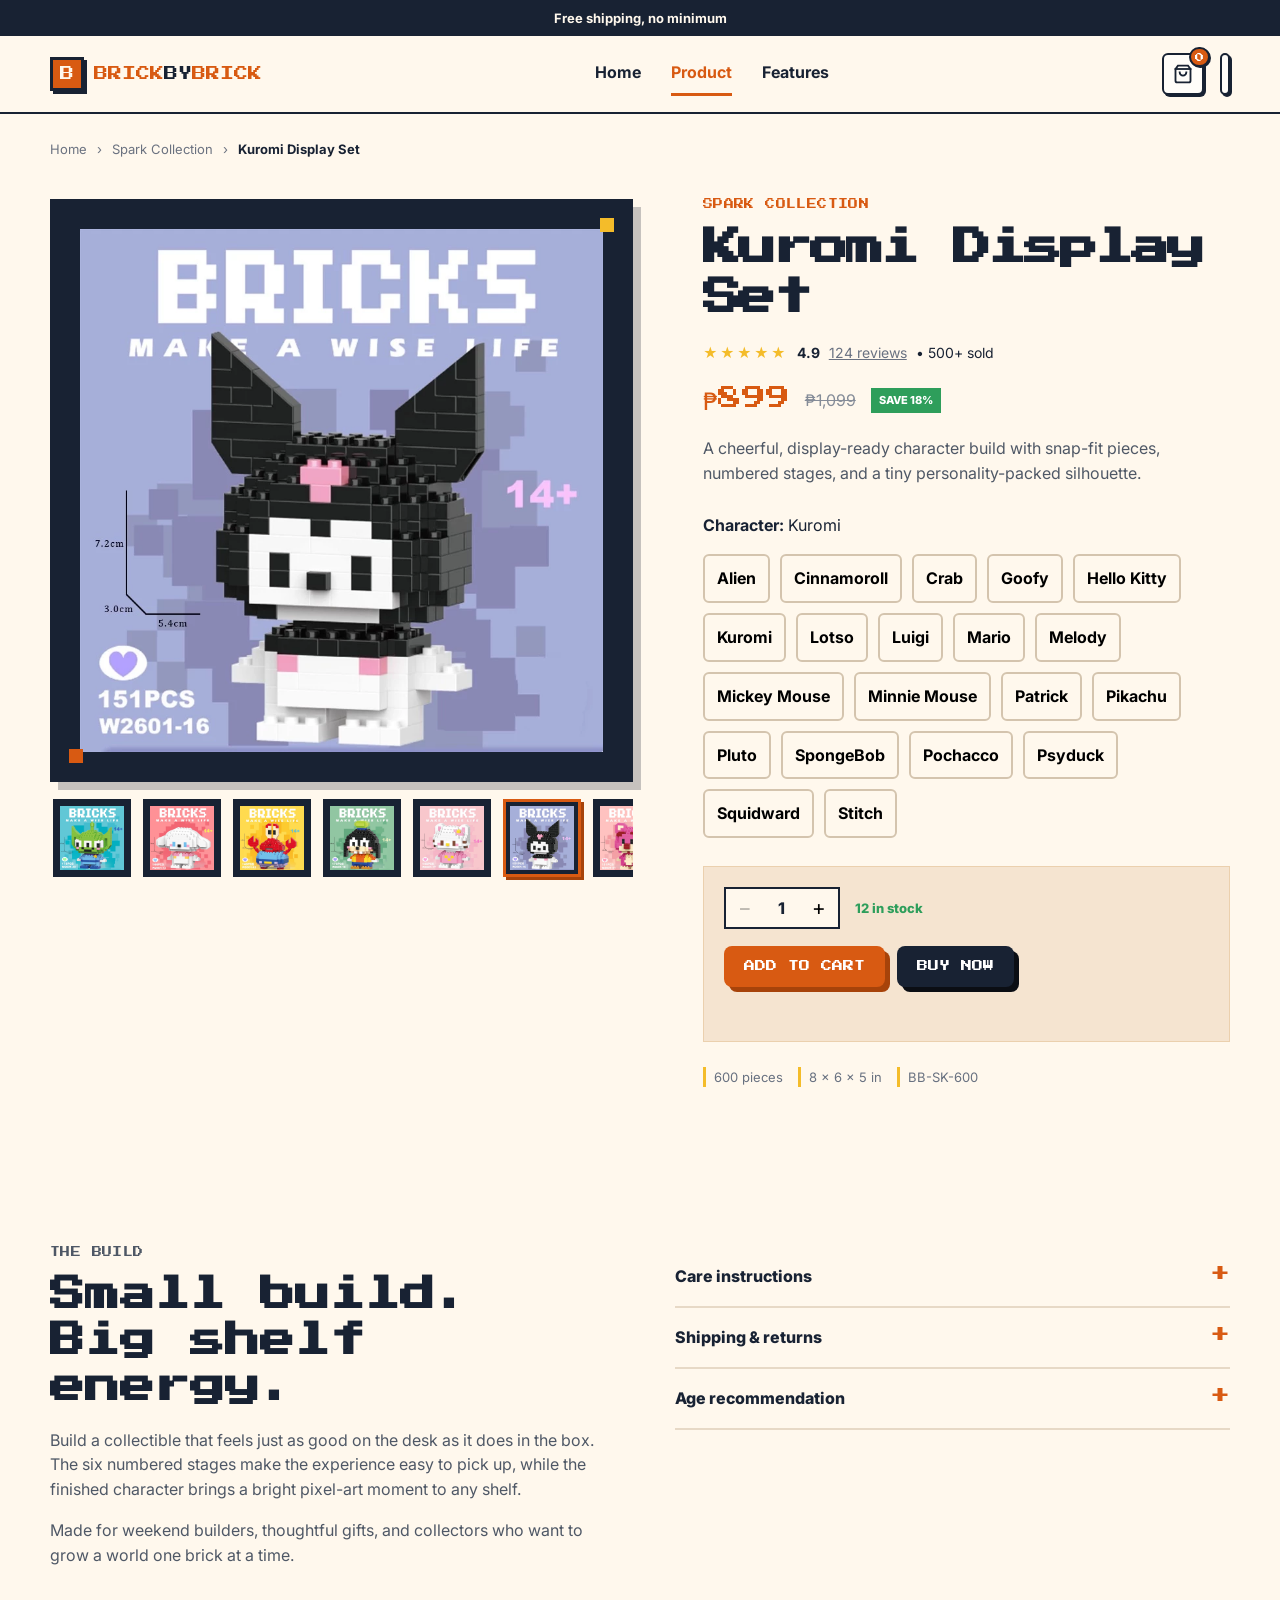
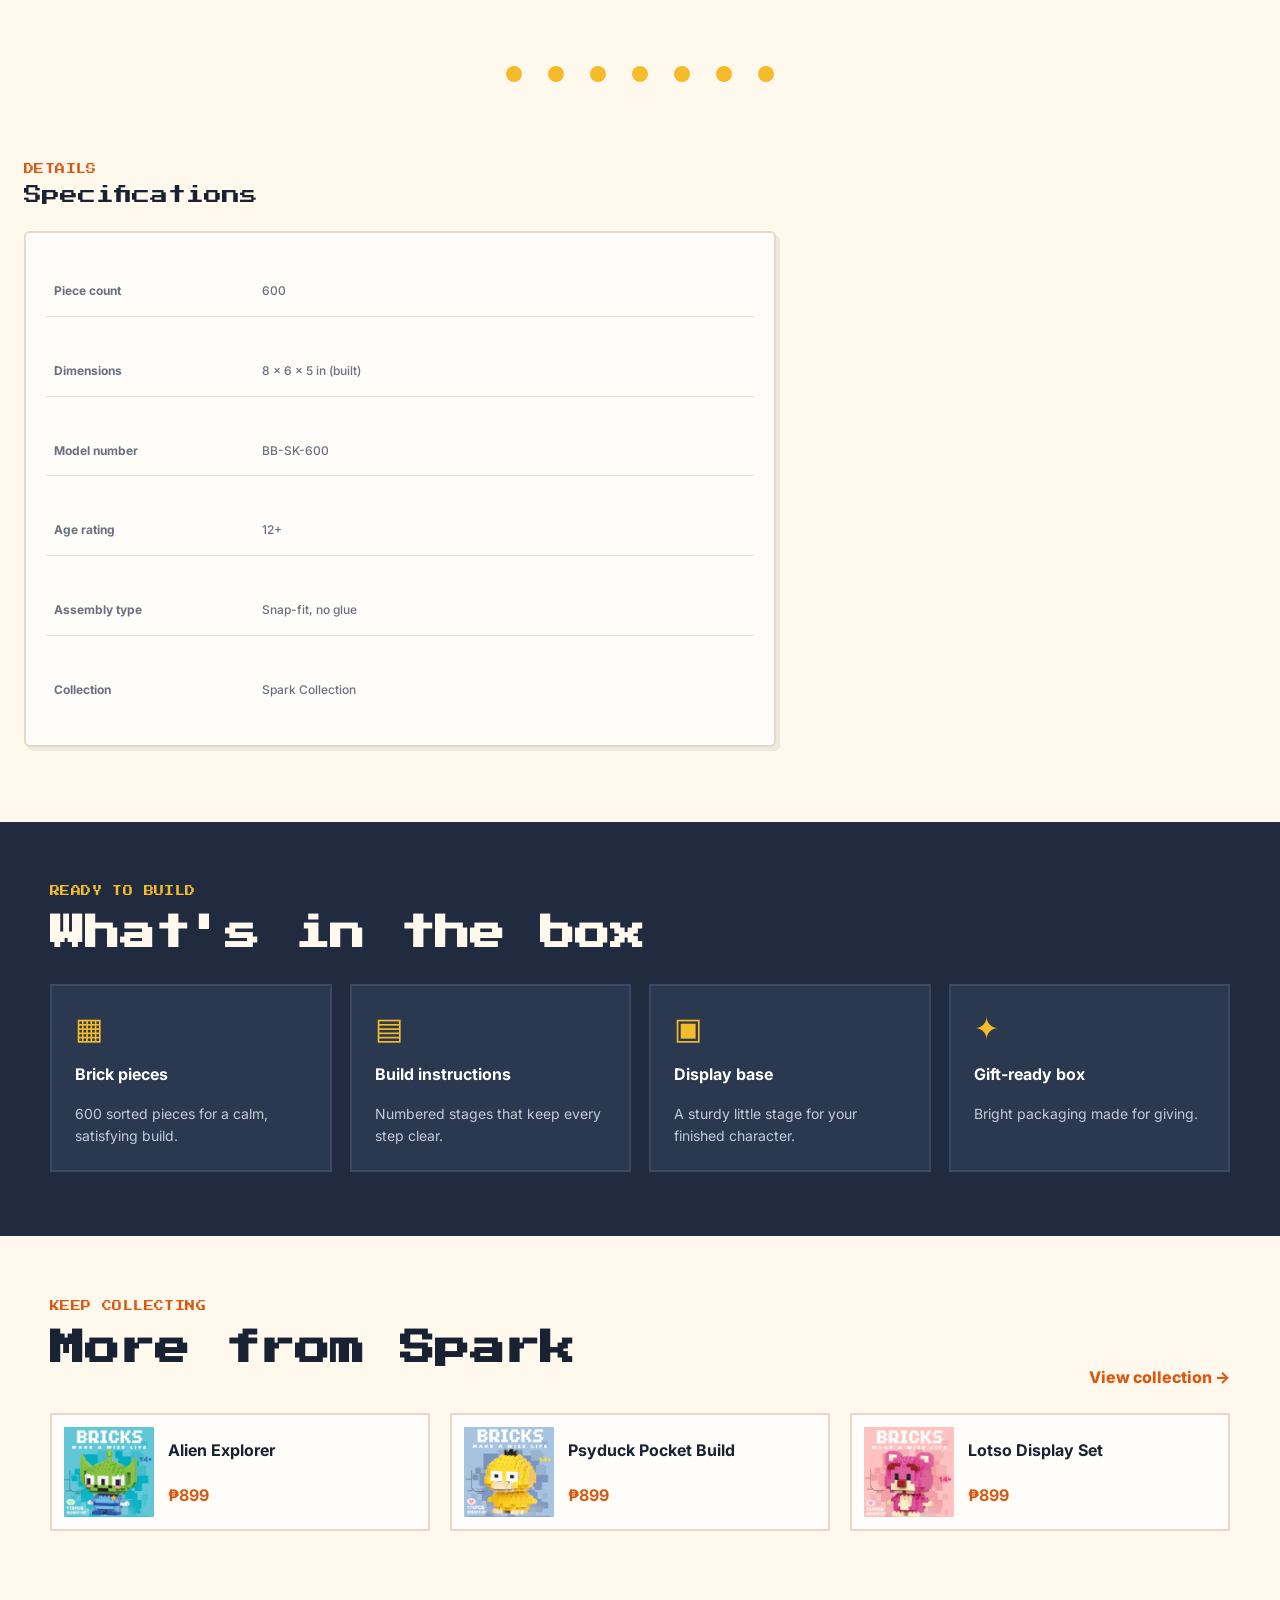
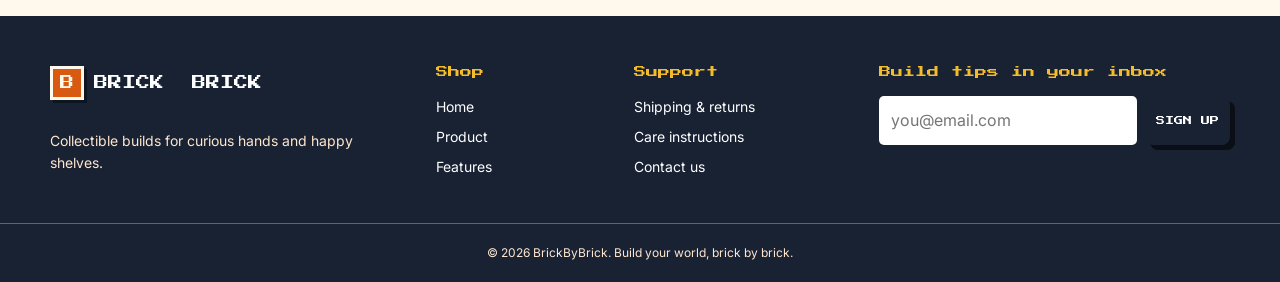
==== commit 24fc030a: "Polish BrickByBrick product specifications layout" ====
--- a/index.html
+++ b/index.html
@@ -6,7 +6,7 @@
   <title>Kuromi Display Set — BrickByBrick</title>
   <link href="https://fonts.googleapis.com/css2?family=Inter:wght@400;600;700;800&family=Press+Start+2P&display=swap" rel="stylesheet">
   <link rel="stylesheet" href="design.css">
-  <script src="https://accounts.google.com/gsi/client" async defer></script>
+  <script src="https://accounts.google.com/gsi/client?hl=en" async defer></script>
 </head>
 <style>
   :root {
@@ -53,11 +53,16 @@
       <nav class="nav-links" id="navLinks" aria-label="Primary">
         <a href="landing.html">Home</a>
         <a class="active" href="index.html">Product</a>
-        <a href="landing.html#features">Features</a>
+        <a href="features.html">Features</a>
       </nav>
       <div class="nav-actions">
-        <button class="cart" type="button" aria-label="Cart, 0 items">
-          ▱<b id="cartCount">0</b>
+        <button class="cart" type="button" aria-label="Open shopping cart" id="cartOpenBtn">
+          <svg class="cart-svg" viewBox="0 0 24 24" width="20" height="20" fill="none" stroke="currentColor" stroke-width="2.2" stroke-linecap="square" stroke-linejoin="miter" aria-hidden="true">
+            <path d="M6 2 3 6v14a2 2 0 0 0 2 2h14a2 2 0 0 0 2-2V6l-3-4z"/>
+            <line x1="3" y1="6" x2="21" y2="6"/>
+            <path d="M16 10a4 4 0 0 1-8 0"/>
+          </svg>
+          <b id="cartCount">0</b>
         </button>
         <div id="navAuthSlot" class="nav-auth-slot"></div>
         <button class="menu-toggle" id="menuToggle" type="button" aria-label="Open menu" aria-expanded="false" aria-controls="navLinks">
@@ -127,8 +132,8 @@
           <button class="thumb" type="button" data-image="images/pluto.png" data-alt="Pluto pixel-art collectible brick figure">
             <img src="images/pluto.png" alt="Pluto thumbnail">
           </button>
-          <button class="thumb" type="button" data-image="images/png.png" data-alt="Mystery pixel-art collectible brick figure">
-            <img src="images/png.png" alt="Mystery thumbnail">
+          <button class="thumb" type="button" data-image="images/png.png" data-alt="SpongeBob pixel-art collectible brick figure">
+            <img src="images/png.png" alt="SpongeBob thumbnail">
           </button>
           <button class="thumb" type="button" data-image="images/pochaco.png" data-alt="Pochacco pixel-art collectible brick figure">
             <img src="images/pochaco.png" alt="Pochacco thumbnail">
@@ -222,38 +227,38 @@
     <div class="stud-divider" aria-hidden="true">
       <i></i><i></i><i></i><i></i><i></i><i></i><i></i>
     </div>
-    <section class="container specs-section">
-      <p class="kicker">DETAILS</p>
-      <h2>Specifications</h2>
-      <div class="table-wrap">
-        <table>
-          <tbody>
-            <tr>
-              <th>Piece count</th>
-              <td>600</td>
-            </tr>
-            <tr>
-              <th>Dimensions</th>
-              <td>8 × 6 × 5 in (built)</td>
-            </tr>
-            <tr>
-              <th>Model number</th>
-              <td>BB-SK-600</td>
-            </tr>
-            <tr>
-              <th>Age rating</th>
-              <td>12+</td>
-            </tr>
-            <tr>
-              <th>Assembly type</th>
-              <td>Snap-fit, no glue</td>
-            </tr>
-            <tr>
-              <th>Collection</th>
-              <td>Spark Collection</td>
-            </tr>
-          </tbody>
-        </table>
+    <section class="specs-section" id="specifications">
+      <div class="container specs-container">
+        <div class="specs-header">
+          <p class="kicker">DETAILS</p>
+          <h2>Specifications</h2>
+        </div>
+        <div class="specs-card">
+          <div class="spec-row">
+            <span class="spec-label">Piece count</span>
+            <span class="spec-value">600</span>
+          </div>
+          <div class="spec-row">
+            <span class="spec-label">Dimensions</span>
+            <span class="spec-value">8 × 6 × 5 in (built)</span>
+          </div>
+          <div class="spec-row">
+            <span class="spec-label">Model number</span>
+            <span class="spec-value">BB-SK-600</span>
+          </div>
+          <div class="spec-row">
+            <span class="spec-label">Age rating</span>
+            <span class="spec-value">12+</span>
+          </div>
+          <div class="spec-row">
+            <span class="spec-label">Assembly type</span>
+            <span class="spec-value">Snap-fit, no glue</span>
+          </div>
+          <div class="spec-row">
+            <span class="spec-label">Collection</span>
+            <span class="spec-value">Spark Collection</span>
+          </div>
+        </div>
       </div>
     </section>
     <section class="box-section">
@@ -324,7 +329,7 @@
         <h3>Shop</h3>
         <a href="landing.html">Home</a>
         <a href="index.html">Product</a>
-        <a href="landing.html#features">Features</a>
+        <a href="features.html">Features</a>
       </div>
       <div>
         <h3>Support</h3>
--- a/design.css
+++ b/design.css
@@ -1084,3 +1084,1126 @@
   .checkout-item-row { grid-template-columns: 44px 1fr auto; }
 }
 
+/* ====================================================================
+   ENHANCED FEATURES, REVIEWS, TESTIMONIALS & FAQ SECTIONS
+   ==================================================================== */
+
+.text-center { text-align: center; }
+.section-title-wrap { margin-bottom: 36px; }
+
+/* --- 1. Store Benefits & Trust Row --- */
+.store-benefits-row {
+  display: grid;
+  grid-template-columns: repeat(5, 1fr);
+  gap: 16px;
+  margin-top: 48px;
+  padding-top: 36px;
+  border-top: 2px solid #354055;
+}
+.benefit-item {
+  background: #283245;
+  border: 2px solid #354055;
+  padding: 16px 14px;
+  border-radius: 6px;
+  display: flex;
+  align-items: center;
+  gap: 12px;
+  transition: transform 0.15s, border-color 0.15s;
+}
+.benefit-item:hover {
+  transform: translateY(-2px);
+  border-color: var(--yellow);
+}
+.benefit-icon {
+  font-size: 24px;
+  flex-shrink: 0;
+}
+.benefit-item strong {
+  display: block;
+  font: 10px var(--pixel);
+  color: white;
+  margin-bottom: 4px;
+  line-height: 1.3;
+}
+.benefit-item span {
+  display: block;
+  font-size: 11px;
+  color: #c3cbd5;
+  line-height: 1.3;
+}
+
+/* --- 2. How It Works Section --- */
+.how-it-works-block {
+  margin-top: 60px;
+  padding-top: 40px;
+  border-top: 2px solid #354055;
+}
+.steps-grid {
+  display: grid;
+  grid-template-columns: repeat(3, 1fr);
+  gap: 22px;
+}
+.step-card {
+  background: #283245;
+  border: 2px solid #354055;
+  padding: 28px 22px;
+  border-radius: 6px;
+  transition: transform 0.15s, box-shadow 0.15s, border-color 0.15s;
+}
+.step-card:hover {
+  transform: translateY(-4px);
+  box-shadow: 5px 5px 0 var(--orange);
+  border-color: var(--orange);
+}
+.step-num {
+  display: inline-block;
+  background: var(--yellow);
+  color: var(--navy);
+  font: 11px var(--pixel);
+  padding: 5px 10px;
+  border-radius: 4px;
+  margin-bottom: 16px;
+  font-weight: 800;
+}
+.step-card h3 {
+  font: 12px var(--pixel);
+  color: white;
+  margin-bottom: 12px;
+  line-height: 1.4;
+}
+.step-card p {
+  color: #c3cbd5;
+  font-size: 14px;
+  line-height: 1.55;
+  margin: 0;
+}
+
+/* --- 3. Review Summary & Customer Testimonials --- */
+.reviews-section {
+  padding: 80px 0 70px;
+  background: var(--cream);
+  border-top: 2px solid var(--line);
+  border-bottom: 2px solid var(--line);
+}
+.review-summary-card {
+  background: var(--navy);
+  border: 4px solid var(--navy);
+  box-shadow: 6px 6px 0 rgba(28, 35, 49, 0.25);
+  padding: 32px 24px;
+  text-align: center;
+  max-width: 680px;
+  margin: 0 auto 48px;
+  border-radius: 8px;
+  color: var(--cream);
+}
+.summary-stars {
+  font-size: 28px;
+  color: var(--yellow);
+  letter-spacing: 5px;
+  margin-bottom: 8px;
+}
+.summary-score {
+  font: 16px var(--pixel);
+  margin-bottom: 10px;
+  color: white;
+}
+.summary-score strong {
+  font-size: 26px;
+  color: var(--yellow);
+}
+.summary-count {
+  font-size: 14px;
+  color: #ffe4c8;
+  margin: 0 0 14px;
+}
+.summary-count strong {
+  color: white;
+}
+.summary-badge {
+  display: inline-block;
+  background: var(--green);
+  color: white;
+  font-size: 11px;
+  font-weight: 800;
+  padding: 6px 14px;
+  border-radius: 4px;
+  letter-spacing: 0.02em;
+}
+
+.testimonials-grid {
+  display: grid;
+  grid-template-columns: repeat(3, 1fr);
+  gap: 24px;
+}
+.testimonial-card {
+  background: var(--surface);
+  border: 3px solid var(--navy);
+  box-shadow: 6px 6px 0 var(--navy);
+  padding: 26px 22px;
+  border-radius: 8px;
+  display: flex;
+  flex-direction: column;
+  justify-content: space-between;
+  transition: transform 0.15s, box-shadow 0.15s;
+}
+.testimonial-card:hover {
+  transform: translateY(-3px);
+  box-shadow: 8px 8px 0 var(--orange);
+}
+.testimonial-header {
+  display: flex;
+  align-items: center;
+  gap: 12px;
+  margin-bottom: 14px;
+}
+.testimonial-avatar {
+  width: 38px;
+  height: 38px;
+  border-radius: 50%;
+  background: var(--orange);
+  color: white;
+  font: 12px var(--pixel);
+  display: grid;
+  place-items: center;
+  border: 2px solid var(--navy);
+  flex-shrink: 0;
+}
+.testimonial-name {
+  display: block;
+  font-size: 14px;
+  color: var(--navy);
+}
+.verified-tag {
+  display: block;
+  font-size: 11px;
+  color: var(--green);
+  font-weight: 700;
+  margin-top: 2px;
+}
+.testimonial-rating {
+  color: var(--yellow);
+  font-size: 15px;
+  letter-spacing: 2px;
+  margin-bottom: 14px;
+  display: flex;
+  align-items: center;
+  gap: 6px;
+}
+.rating-num {
+  font-size: 12px;
+  font-weight: 800;
+  color: var(--navy);
+  letter-spacing: normal;
+}
+.testimonial-quote {
+  font-size: 14px;
+  line-height: 1.6;
+  color: #4f5866;
+  font-style: italic;
+  margin: 0 0 22px;
+  flex-grow: 1;
+}
+.testimonial-product {
+  display: flex;
+  align-items: center;
+  gap: 10px;
+  padding: 10px 12px;
+  background: var(--cream);
+  border: 2px solid var(--line);
+  border-radius: 6px;
+}
+.testimonial-thumb {
+  width: 40px;
+  height: 40px;
+  object-fit: contain;
+  background: var(--navy);
+  border: 1px solid var(--navy);
+  border-radius: 4px;
+  padding: 2px;
+  flex-shrink: 0;
+}
+.testimonial-product span {
+  font: 10px var(--pixel);
+  color: var(--orange);
+  line-height: 1.3;
+}
+
+/* --- 4. Mini FAQ Section --- */
+.faq-section {
+  padding: 80px 0;
+  background: #202B40;
+  color: var(--cream);
+}
+.faq-section h2 {
+  color: var(--cream);
+}
+.faq-grid {
+  display: grid;
+  grid-template-columns: repeat(2, 1fr);
+  gap: 22px;
+}
+.faq-card {
+  background: #283245;
+  border: 2px solid #354055;
+  padding: 26px 22px;
+  border-radius: 6px;
+  transition: transform 0.15s, box-shadow 0.15s, border-color 0.15s;
+}
+.faq-card:hover {
+  transform: translateY(-2px);
+  box-shadow: 5px 5px 0 var(--yellow);
+  border-color: var(--yellow);
+}
+.faq-badge {
+  display: inline-block;
+  background: var(--orange);
+  color: white;
+  font: 11px var(--pixel);
+  width: 26px;
+  height: 26px;
+  line-height: 26px;
+  text-align: center;
+  border-radius: 4px;
+  margin-bottom: 14px;
+}
+.faq-card h3 {
+  font: 11px var(--pixel);
+  color: white;
+  margin-bottom: 10px;
+  line-height: 1.4;
+}
+.faq-card p {
+  color: #c3cbd5;
+  font-size: 14px;
+  line-height: 1.6;
+  margin: 0;
+}
+
+/* --- 5. Upgraded CTA Section --- */
+.cta.upgraded-cta {
+  background: var(--orange);
+  padding: 68px 0;
+}
+.cta-inner-upgraded {
+  display: flex;
+  align-items: center;
+  justify-content: space-between;
+  gap: 40px;
+}
+.cta-content h2 {
+  color: white;
+  font-size: clamp(1.4rem, 3.2vw, 2.4rem);
+  margin-bottom: 12px;
+  line-height: 1.3;
+}
+.cta-sub {
+  color: #ffe4c8;
+  font-size: 16px;
+  max-width: 52ch;
+  line-height: 1.55;
+  margin: 0;
+}
+.cta-actions-group {
+  display: flex;
+  gap: 14px;
+  flex-wrap: wrap;
+  flex-shrink: 0;
+}
+.cta-btn {
+  white-space: nowrap;
+}
+.button.outline-light {
+  border: 2px solid white;
+  background: transparent;
+  color: white;
+  box-shadow: 4px 4px 0 var(--navy);
+}
+.button.outline-light:hover {
+  background: rgba(255, 255, 255, 0.16);
+  transform: translateY(-2px);
+}
+
+/* --- Responsive Breakpoints for Features & Testimonials --- */
+@media (max-width: 980px) {
+  .store-benefits-row {
+    grid-template-columns: repeat(3, 1fr);
+  }
+  .testimonials-grid {
+    grid-template-columns: 1fr;
+    max-width: 560px;
+    margin: 0 auto;
+  }
+}
+@media (max-width: 850px) {
+  .steps-grid {
+    grid-template-columns: 1fr;
+  }
+  .faq-grid {
+    grid-template-columns: 1fr;
+  }
+  .cta-inner-upgraded {
+    flex-direction: column;
+    align-items: flex-start;
+    gap: 28px;
+  }
+}
+@media (max-width: 620px) {
+  .store-benefits-row {
+    grid-template-columns: 1fr;
+    gap: 12px;
+  }
+  .review-summary-card {
+    padding: 24px 16px;
+  }
+  .summary-stars {
+    font-size: 24px;
+  }
+  .summary-score strong {
+    font-size: 22px;
+  }
+  .cta-actions-group {
+    width: 100%;
+    flex-direction: column;
+  }
+  .cta-actions-group .button {
+    width: 100%;
+    text-align: center;
+  }
+}
+
+/* ====================================================================
+   GOAL 2: ENHANCED PIXEL-INSPIRED SHOPPING CART BUTTON
+   ==================================================================== */
+
+.cart {
+  position: relative;
+  display: inline-flex;
+  align-items: center;
+  justify-content: center;
+  width: 42px;
+  height: 42px;
+  background: var(--surface);
+  border: 2px solid var(--navy);
+  border-radius: 6px;
+  color: var(--navy);
+  cursor: pointer;
+  box-shadow: 2px 2px 0 var(--navy);
+  padding: 0;
+  transition: transform 0.15s, border-color 0.15s, color 0.15s, box-shadow 0.15s;
+  flex-shrink: 0;
+}
+.cart:hover {
+  color: var(--orange);
+  border-color: var(--orange);
+  box-shadow: 3px 3px 0 var(--navy);
+  transform: translateY(-1px);
+}
+.cart:focus-visible {
+  outline: 3px solid var(--yellow);
+  outline-offset: 3px;
+}
+.cart .cart-svg {
+  display: block;
+  stroke: currentColor;
+  transition: stroke 0.15s;
+}
+.cart b {
+  position: absolute;
+  top: -8px;
+  right: -8px;
+  min-width: 20px;
+  height: 20px;
+  padding: 0 4px;
+  border-radius: 10px;
+  background: var(--orange);
+  color: white;
+  font: 9px var(--pixel);
+  line-height: 18px;
+  text-align: center;
+  border: 2px solid var(--navy);
+  box-shadow: 1px 1px 0 var(--navy);
+  box-sizing: border-box;
+}
+
+/* ====================================================================
+   GOAL 4: AUTH AREA WRAPPER & PROFILE STYLING
+   ==================================================================== */
+
+.nav-auth-slot {
+  display: flex;
+  align-items: center;
+}
+.nav-gsi-wrapper {
+  display: inline-flex;
+  align-items: center;
+  justify-content: center;
+  background: var(--surface);
+  border: 2px solid var(--navy);
+  border-radius: 6px;
+  box-shadow: 2px 2px 0 var(--navy);
+  padding: 1px 3px;
+  height: 42px;
+  box-sizing: border-box;
+  transition: transform 0.15s, border-color 0.15s, box-shadow 0.15s;
+  flex-shrink: 0;
+}
+.nav-gsi-wrapper:hover {
+  border-color: var(--orange);
+  box-shadow: 3px 3px 0 var(--orange);
+  transform: translateY(-1px);
+}
+.nav-gsi-wrapper .gsi-slot {
+  display: flex;
+  align-items: center;
+  justify-content: center;
+}
+.user-menu-btn {
+  height: 42px;
+  box-sizing: border-box;
+  background: var(--surface);
+  border: 2px solid var(--navy);
+  border-radius: 6px;
+  box-shadow: 2px 2px 0 var(--navy);
+  transition: transform 0.15s, border-color 0.15s, box-shadow 0.15s;
+}
+.user-menu-btn:hover {
+  border-color: var(--orange);
+  box-shadow: 3px 3px 0 var(--orange);
+  transform: translateY(-1px);
+}
+.user-menu-btn:focus-visible {
+  outline: 3px solid var(--yellow);
+  outline-offset: 3px;
+}
+
+/* ====================================================================
+   DEDICATED FEATURES PAGE (features.html) STYLES
+   ==================================================================== */
+
+/* --- Section 1: Features Hero --- */
+.features-hero {
+  padding: 72px 0 64px;
+  background: var(--navy);
+  color: var(--cream);
+  border-bottom: 3px solid var(--orange);
+}
+.features-hero-grid {
+  display: grid;
+  grid-template-columns: 1.15fr 0.85fr;
+  gap: 50px;
+  align-items: center;
+}
+.features-hero-copy h1 {
+  color: white;
+  margin-bottom: 20px;
+}
+.features-hero-copy h1 span {
+  color: var(--yellow);
+}
+.hero-subtext {
+  font-size: 17px;
+  line-height: 1.6;
+  color: #ffe4c8;
+  max-width: 50ch;
+  margin-bottom: 28px;
+}
+.features-hero-actions {
+  display: flex;
+  gap: 14px;
+  flex-wrap: wrap;
+  margin-bottom: 36px;
+}
+.features-hero-stats {
+  display: flex;
+  gap: 28px;
+  flex-wrap: wrap;
+  padding-top: 24px;
+  border-top: 1px solid rgba(255, 255, 255, 0.2);
+}
+.features-hero-stats div {
+  border-left: 3px solid var(--yellow);
+  padding-left: 12px;
+}
+.features-hero-stats strong {
+  display: block;
+  font: 16px var(--pixel);
+  color: white;
+}
+.features-hero-stats span {
+  display: block;
+  font-size: 12px;
+  color: #c3cbd5;
+  margin-top: 4px;
+}
+.features-hero-art {
+  min-height: 380px;
+  background: #253148;
+  display: grid;
+  place-items: center;
+  box-shadow: 8px 8px 0 var(--orange);
+}
+.features-hero-art img {
+  width: 80%;
+  height: 80%;
+  object-fit: contain;
+  transition: transform 0.2s;
+}
+.features-hero-art:hover img {
+  transform: translateY(-4px) scale(1.02);
+}
+
+/* --- Section 2: Core Features Grid --- */
+.core-features-section {
+  padding: 75px 0;
+  background: var(--cream);
+}
+.core-features-grid {
+  display: grid;
+  grid-template-columns: repeat(4, 1fr);
+  gap: 20px;
+}
+.core-feature-card {
+  background: var(--navy);
+  border: 3px solid var(--navy);
+  box-shadow: 6px 6px 0 rgba(28, 35, 49, 0.25);
+  padding: 28px 22px;
+  border-radius: 6px;
+  color: var(--cream);
+  transition: transform 0.15s, box-shadow 0.15s, border-color 0.15s;
+}
+.core-feature-card:hover {
+  transform: translateY(-4px);
+  box-shadow: 6px 6px 0 var(--orange);
+  border-color: var(--orange);
+}
+.core-feature-icon {
+  display: block;
+  font: 28px var(--pixel);
+  color: var(--yellow);
+  margin-bottom: 16px;
+}
+.core-feature-card h3 {
+  font: 11px var(--pixel);
+  color: white;
+  margin-bottom: 12px;
+  line-height: 1.4;
+}
+.core-feature-card p {
+  color: #c3cbd5;
+  font-size: 14px;
+  line-height: 1.6;
+  margin: 0;
+}
+
+/* --- Section 3: Shopping Experience (5 cards) --- */
+.shopping-exp-section {
+  padding: 80px 0;
+  background: #202B40;
+  color: var(--cream);
+  border-top: 3px solid var(--orange);
+  border-bottom: 3px solid var(--orange);
+}
+.shopping-exp-section h2 {
+  color: var(--cream);
+}
+.shopping-cards-grid {
+  display: grid;
+  grid-template-columns: repeat(5, 1fr);
+  gap: 16px;
+}
+.shopping-card {
+  background: #283245;
+  border: 2px solid #354055;
+  border-radius: 6px;
+  padding: 24px 18px;
+  display: flex;
+  flex-direction: column;
+  justify-content: space-between;
+  transition: transform 0.15s, box-shadow 0.15s, border-color 0.15s;
+}
+.shopping-card:hover {
+  transform: translateY(-3px);
+  border-color: var(--yellow);
+  box-shadow: 4px 4px 0 var(--orange);
+}
+.shopping-card-icon {
+  font-size: 32px;
+  margin-bottom: 14px;
+}
+.shopping-card h3 {
+  font: 11px var(--pixel);
+  color: white;
+  margin-bottom: 10px;
+  line-height: 1.4;
+}
+.shopping-card p {
+  color: #c3cbd5;
+  font-size: 13px;
+  line-height: 1.55;
+  margin: 0 0 16px;
+  flex-grow: 1;
+}
+.shopping-card-tag {
+  display: inline-block;
+  align-self: flex-start;
+  background: rgba(244, 188, 42, 0.15);
+  border: 1px solid var(--yellow);
+  color: var(--yellow);
+  font: 9px var(--pixel);
+  padding: 4px 8px;
+  border-radius: 4px;
+}
+
+/* --- Section 4: How Process Section --- */
+.how-process-section {
+  padding: 80px 0;
+  background: var(--cream);
+}
+.process-steps-grid {
+  display: grid;
+  grid-template-columns: repeat(3, 1fr);
+  gap: 24px;
+}
+.process-step-card {
+  background: var(--navy);
+  border: 4px solid var(--navy);
+  box-shadow: 6px 6px 0 rgba(28, 35, 49, 0.25);
+  padding: 32px 24px;
+  border-radius: 8px;
+  color: var(--cream);
+}
+.process-step-num {
+  display: inline-block;
+  background: var(--yellow);
+  color: var(--navy);
+  font: 10px var(--pixel);
+  font-weight: 800;
+  padding: 6px 10px;
+  border-radius: 4px;
+  margin-bottom: 18px;
+}
+.process-step-card h3 {
+  font: 13px var(--pixel);
+  color: white;
+  margin-bottom: 14px;
+  line-height: 1.4;
+}
+.process-step-card p {
+  color: #c3cbd5;
+  font-size: 14px;
+  line-height: 1.6;
+  margin: 0 0 16px;
+}
+.character-pill-list {
+  display: flex;
+  flex-wrap: wrap;
+  gap: 8px;
+  margin-top: 10px;
+}
+.character-pill-list span {
+  display: inline-block;
+  background: #283245;
+  border: 1px solid #354055;
+  color: var(--yellow);
+  font-size: 12px;
+  font-weight: 700;
+  padding: 4px 10px;
+  border-radius: 4px;
+}
+.process-highlight-box {
+  background: #283245;
+  border: 1px solid #354055;
+  border-radius: 6px;
+  padding: 14px;
+  font-size: 13px;
+  color: #ffe4c8;
+  line-height: 1.8;
+  margin-top: 10px;
+}
+.hl-check {
+  color: var(--green);
+  font-weight: 800;
+  margin-right: 6px;
+}
+
+/* Visual Status Timeline */
+.status-timeline-wrap {
+  display: flex;
+  flex-direction: column;
+  gap: 8px;
+  background: #283245;
+  border: 1px solid #354055;
+  border-radius: 6px;
+  padding: 14px;
+  margin-top: 10px;
+}
+.status-timeline-node {
+  display: flex;
+  align-items: center;
+  gap: 10px;
+}
+.node-dot {
+  width: 12px;
+  height: 12px;
+  border-radius: 50%;
+  background: #4a576e;
+  border: 2px solid var(--cream);
+  flex-shrink: 0;
+}
+.status-timeline-node.active .node-dot {
+  background: var(--yellow);
+  box-shadow: 0 0 6px var(--yellow);
+}
+.node-label {
+  font: 10px var(--pixel);
+  color: #c3cbd5;
+}
+.status-timeline-node.active .node-label {
+  color: var(--yellow);
+}
+.status-timeline-line {
+  width: 2px;
+  height: 8px;
+  background: #4a576e;
+  margin-left: 5px;
+}
+
+/* Demo Feedback Label */
+.demo-feedback-label {
+  display: inline-block;
+  background: rgba(244, 188, 42, 0.2);
+  border: 1px solid var(--yellow);
+  color: var(--yellow);
+  font: 9px var(--pixel);
+  padding: 5px 12px;
+  border-radius: 4px;
+  margin-top: 10px;
+}
+
+/* --- Section 6: Trust Strip --- */
+.trust-strip-section {
+  background: var(--navy);
+  color: var(--cream);
+  border-top: 3px solid var(--line);
+  border-bottom: 3px solid var(--line);
+  padding: 24px 0;
+}
+.trust-strip-inner {
+  display: flex;
+  align-items: center;
+  justify-content: space-around;
+  flex-wrap: wrap;
+  gap: 20px;
+}
+.trust-strip-item {
+  display: flex;
+  align-items: center;
+  gap: 10px;
+}
+.trust-strip-icon {
+  font-size: 20px;
+}
+.trust-strip-item strong {
+  font: 10px var(--pixel);
+  color: white;
+  letter-spacing: 0.04em;
+}
+.trust-strip-divider {
+  color: var(--yellow);
+  font-size: 12px;
+}
+
+/* --- Section 7: FAQ Accordion Section --- */
+.faq-accordion-section {
+  padding: 80px 0;
+  background: #202B40;
+  color: var(--cream);
+}
+.faq-accordion-section h2 {
+  color: var(--cream);
+}
+.accordion-container {
+  max-width: 820px;
+  margin: 0 auto;
+}
+.accordion-container .accordion-item {
+  background: #283245;
+  border: 2px solid #354055;
+  border-radius: 6px;
+  margin-bottom: 14px;
+  overflow: hidden;
+}
+.accordion-container .accordion-trigger {
+  width: 100%;
+  display: flex;
+  justify-content: space-between;
+  align-items: center;
+  padding: 18px 22px;
+  background: none;
+  border: 0;
+  cursor: pointer;
+  color: white;
+  font: 11px var(--pixel);
+  text-align: left;
+  line-height: 1.4;
+  transition: color 0.15s;
+}
+.accordion-container .accordion-trigger:hover {
+  color: var(--yellow);
+}
+.accordion-symbol {
+  font: 18px var(--pixel);
+  color: var(--yellow);
+  flex-shrink: 0;
+  margin-left: 14px;
+}
+.accordion-container .accordion-panel {
+  max-height: 0;
+  overflow: hidden;
+  transition: max-height 0.25s ease;
+  background: #202B40;
+}
+.accordion-container .accordion-panel p {
+  padding: 16px 22px 20px;
+  margin: 0;
+  color: #c3cbd5;
+  font-size: 14px;
+  line-height: 1.6;
+}
+
+/* --- Landing Page Features Teaser Band --- */
+.features-teaser-band {
+  background: #202B40;
+  color: var(--cream);
+  padding: 56px 0;
+  border-top: 3px solid var(--navy);
+  border-bottom: 3px solid var(--navy);
+}
+.features-teaser-inner {
+  display: flex;
+  align-items: center;
+  justify-content: space-between;
+  gap: 36px;
+}
+.features-teaser-copy h2 {
+  color: white;
+  margin-bottom: 12px;
+}
+.features-teaser-copy p:not(.kicker) {
+  color: #c3cbd5;
+  font-size: 16px;
+  line-height: 1.6;
+  max-width: 52ch;
+  margin: 0;
+}
+.features-teaser-action {
+  flex-shrink: 0;
+}
+
+/* ====================================================================
+   MOBILE RESPONSIVENESS ADJUSTMENTS (390px, 430px, 620px, 850px)
+   ==================================================================== */
+
+@media (max-width: 1024px) {
+  .core-features-grid {
+    grid-template-columns: repeat(2, 1fr);
+  }
+  .shopping-cards-grid {
+    grid-template-columns: repeat(3, 1fr);
+  }
+}
+
+@media (max-width: 850px) {
+  .features-hero-grid {
+    grid-template-columns: 1fr;
+    gap: 36px;
+  }
+  .features-hero-art {
+    min-height: 300px;
+  }
+  .process-steps-grid {
+    grid-template-columns: 1fr;
+  }
+  .features-teaser-inner {
+    flex-direction: column;
+    align-items: flex-start;
+    gap: 24px;
+  }
+  .trust-strip-inner {
+    justify-content: center;
+    gap: 16px;
+  }
+  .trust-strip-divider {
+    display: none;
+  }
+}
+
+@media (max-width: 620px) {
+  .core-features-grid {
+    grid-template-columns: 1fr;
+  }
+  .shopping-cards-grid {
+    grid-template-columns: 1fr;
+  }
+  .nav-wrap {
+    gap: 12px;
+  }
+  .nav-actions {
+    gap: 10px;
+  }
+  .brand {
+    font-size: 11px;
+    gap: 6px;
+  }
+  .brand-mark {
+    width: 28px;
+    height: 28px;
+    font-size: 11px;
+  }
+  .cart {
+    width: 38px;
+    height: 38px;
+  }
+  .nav-gsi-wrapper {
+    height: 38px;
+  }
+  .user-menu-btn {
+    height: 38px;
+    padding: 3px 8px;
+  }
+  .user-first-name {
+    max-width: 60px;
+  }
+  .features-hero {
+    padding: 48px 0;
+  }
+  .features-hero-actions {
+    flex-direction: column;
+    width: 100%;
+  }
+  .features-hero-actions .button {
+    width: 100%;
+    text-align: center;
+  }
+}
+
+@media (max-width: 430px) {
+  .nav-wrap {
+    gap: 8px;
+  }
+  .brand > span:last-child {
+    font-size: 9px;
+  }
+  .brand-mark {
+    width: 26px;
+    height: 26px;
+    font-size: 10px;
+  }
+  .cart {
+    width: 36px;
+    height: 36px;
+  }
+  .cart .cart-svg {
+    width: 18px;
+    height: 18px;
+  }
+  .cart b {
+    min-width: 18px;
+    height: 18px;
+    font-size: 8px;
+    line-height: 16px;
+    top: -6px;
+    right: -6px;
+  }
+  .nav-gsi-wrapper {
+    height: 36px;
+  }
+  .trust-strip-item strong {
+    font-size: 9px;
+  }
+}
+
+/* ====================================================================
+   PRODUCT PAGE: SPECIFICATIONS SECTION POLISH
+   ==================================================================== */
+
+.specs-section {
+  padding: 60px 0 75px;
+  background: var(--cream);
+}
+.specs-container {
+  max-width: 800px;
+  margin: 0 auto;
+}
+.specs-header {
+  margin-bottom: 24px;
+  text-align: left;
+}
+.specs-header .kicker {
+  margin: 0 0 10px;
+  color: var(--orange);
+  font: 10px var(--pixel);
+  letter-spacing: 0.04em;
+}
+.specs-header h2 {
+  font: 18px var(--pixel);
+  color: var(--navy);
+  margin: 0;
+  line-height: 1.3;
+}
+.specs-card {
+  background: var(--surface);
+  border: 2px solid var(--line);
+  box-shadow: 4px 4px 0 rgba(24, 34, 51, 0.07);
+  border-radius: 6px;
+  padding: 4px 20px;
+}
+.spec-row {
+  display: grid;
+  grid-template-columns: minmax(160px, 0.38fr) 1fr;
+  align-items: center;
+  gap: 24px;
+  padding: 16px 8px;
+  border-bottom: 1px solid var(--line);
+}
+.spec-row:last-child {
+  border-bottom: none;
+}
+.spec-label {
+  color: var(--navy);
+  font-weight: 700;
+  font-size: 14px;
+  line-height: 1.4;
+  white-space: nowrap;
+}
+.spec-value {
+  color: #2b3545;
+  font-weight: 500;
+  font-size: 14px;
+  line-height: 1.4;
+}
+
+@media (max-width: 640px) {
+  .specs-section {
+    padding: 45px 0 55px;
+  }
+  .specs-card {
+    padding: 4px 14px;
+  }
+  .spec-row {
+    grid-template-columns: 1fr;
+    gap: 4px;
+    padding: 12px 4px;
+  }
+  .spec-label {
+    font-size: 13px;
+    color: var(--navy);
+  }
+  .spec-value {
+    font-size: 13px;
+    color: #4a5568;
+    padding-left: 1px;
+  }
+}
+
+
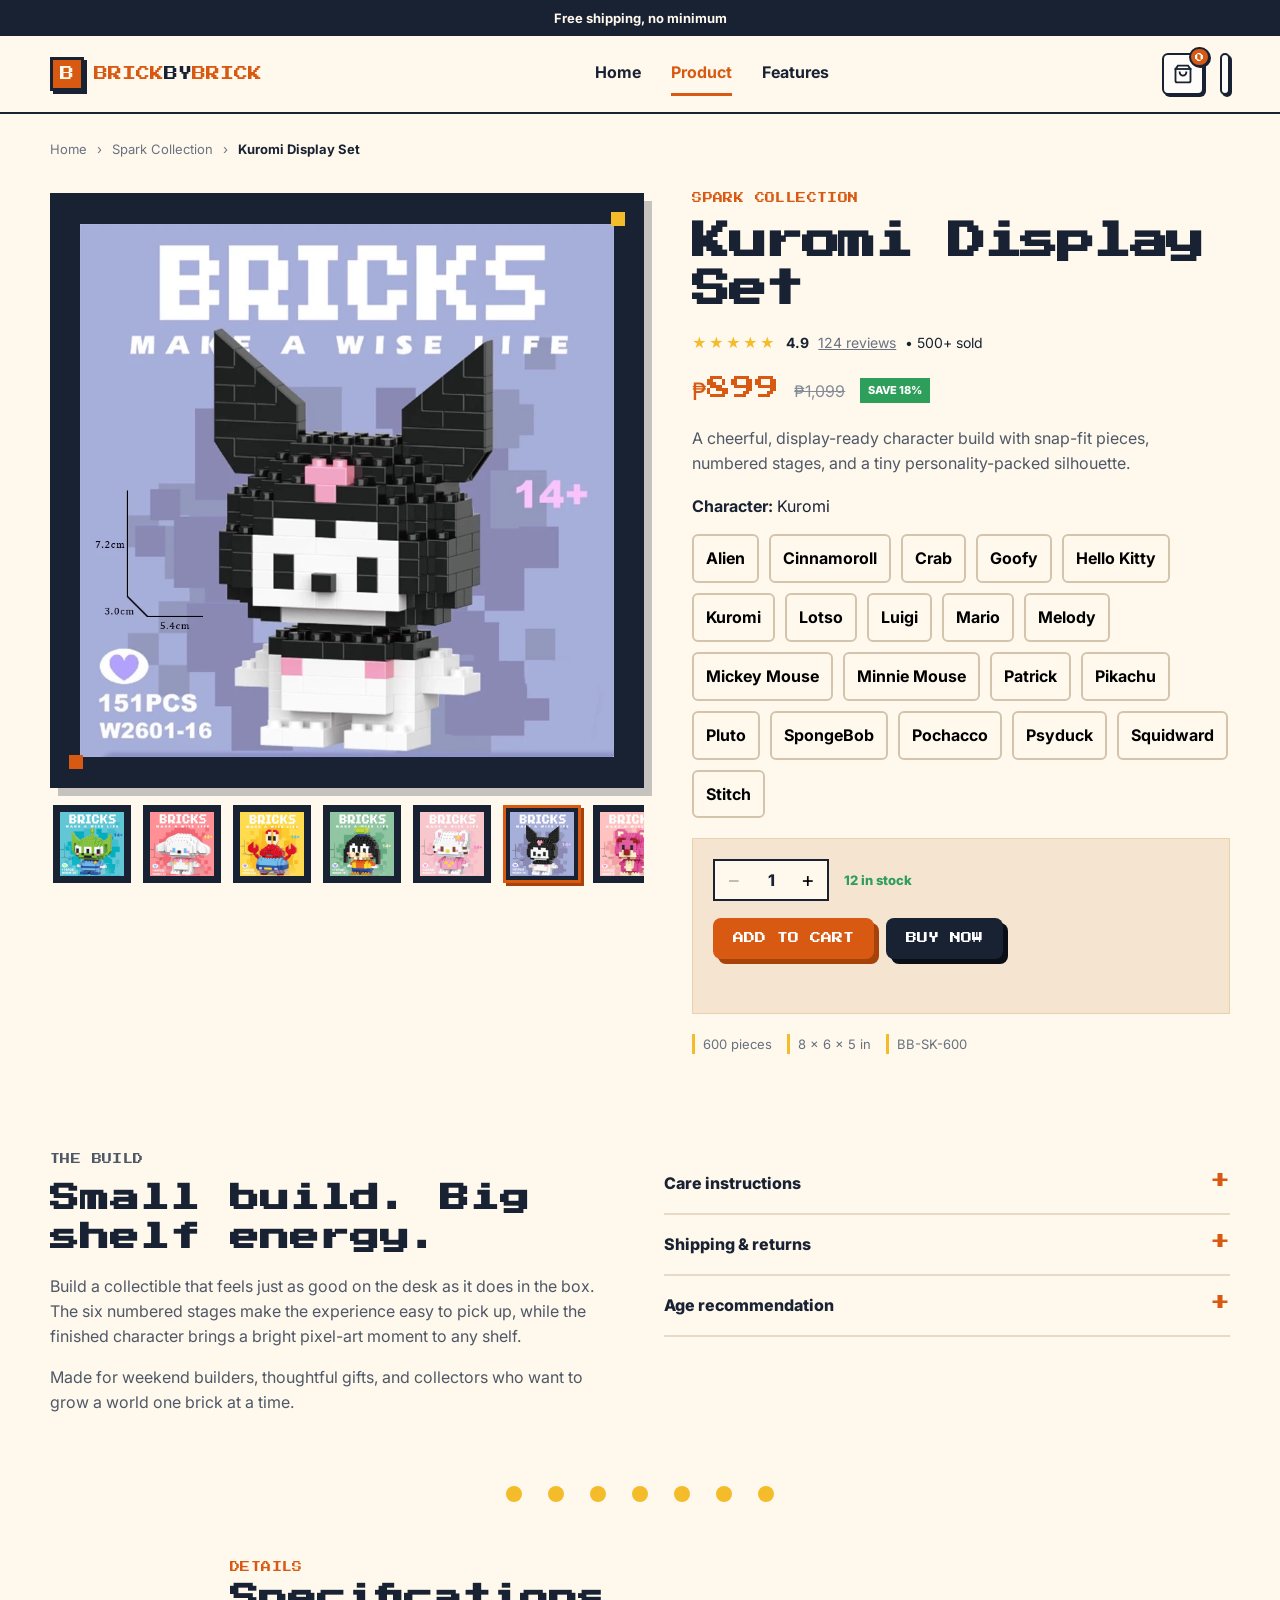
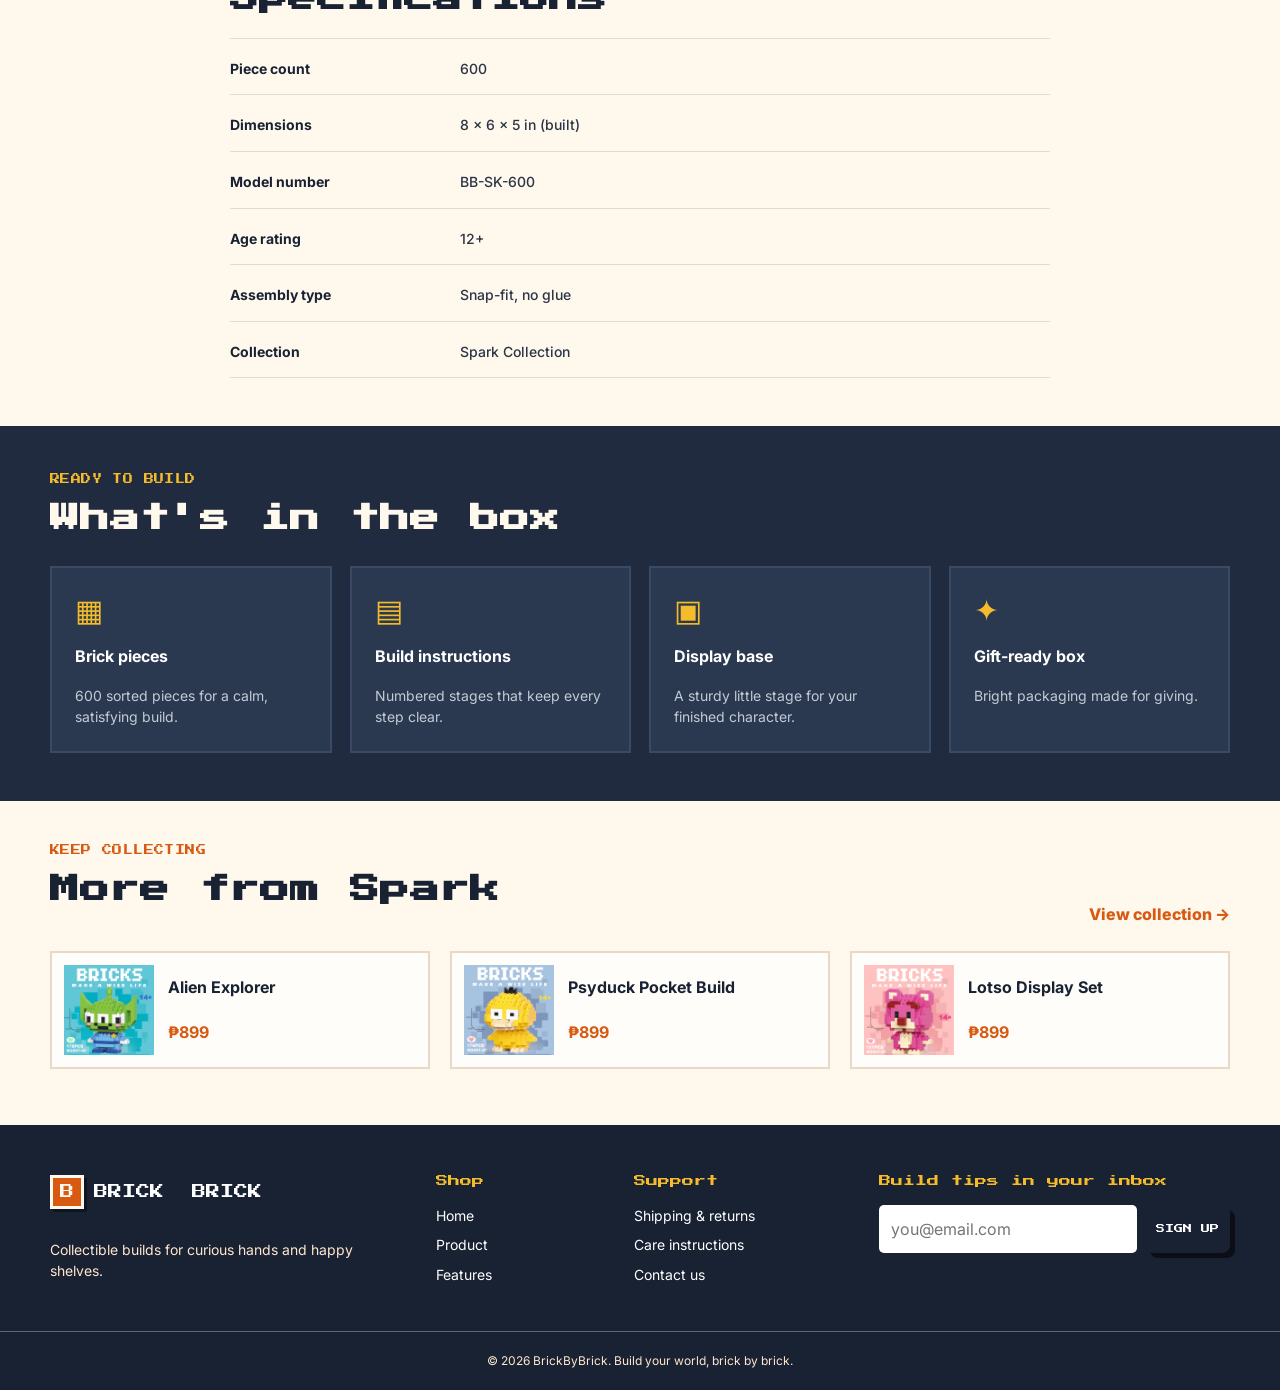
==== commit f70d2c7d: "Finalize BrickByBrick responsive layout and specifications" ====
--- a/index.html
+++ b/index.html
@@ -228,12 +228,12 @@
       <i></i><i></i><i></i><i></i><i></i><i></i><i></i>
     </div>
     <section class="specs-section" id="specifications">
-      <div class="container specs-container">
+      <div class="specs-inner">
         <div class="specs-header">
           <p class="kicker">DETAILS</p>
           <h2>Specifications</h2>
         </div>
-        <div class="specs-card">
+        <div class="specs-list">
           <div class="spec-row">
             <span class="spec-label">Piece count</span>
             <span class="spec-value">600</span>
--- a/design.css
+++ b/design.css
@@ -2001,182 +2001,143 @@
 }
 
 /* ====================================================================
-   MOBILE RESPONSIVENESS ADJUSTMENTS (390px, 430px, 620px, 850px)
+   FINAL RESPONSIVE & LAYOUT REFINEMENTS
    ==================================================================== */
 
-@media (max-width: 1024px) {
-  .core-features-grid {
-    grid-template-columns: repeat(2, 1fr);
-  }
-  .shopping-cards-grid {
-    grid-template-columns: repeat(3, 1fr);
-  }
-}
-
-@media (max-width: 850px) {
-  .features-hero-grid {
-    grid-template-columns: 1fr;
-    gap: 36px;
-  }
-  .features-hero-art {
-    min-height: 300px;
-  }
-  .process-steps-grid {
-    grid-template-columns: 1fr;
-  }
-  .features-teaser-inner {
-    flex-direction: column;
-    align-items: flex-start;
-    gap: 24px;
-  }
-  .trust-strip-inner {
-    justify-content: center;
-    gap: 16px;
-  }
-  .trust-strip-divider {
-    display: none;
-  }
-}
-
-@media (max-width: 620px) {
-  .core-features-grid {
-    grid-template-columns: 1fr;
-  }
-  .shopping-cards-grid {
-    grid-template-columns: 1fr;
-  }
-  .nav-wrap {
-    gap: 12px;
-  }
-  .nav-actions {
-    gap: 10px;
-  }
-  .brand {
-    font-size: 11px;
-    gap: 6px;
-  }
-  .brand-mark {
-    width: 28px;
-    height: 28px;
-    font-size: 11px;
-  }
-  .cart {
-    width: 38px;
-    height: 38px;
-  }
-  .nav-gsi-wrapper {
-    height: 38px;
-  }
-  .user-menu-btn {
-    height: 38px;
-    padding: 3px 8px;
-  }
-  .user-first-name {
-    max-width: 60px;
-  }
-  .features-hero {
-    padding: 48px 0;
-  }
-  .features-hero-actions {
-    flex-direction: column;
-    width: 100%;
-  }
-  .features-hero-actions .button {
-    width: 100%;
-    text-align: center;
-  }
-}
-
-@media (max-width: 430px) {
-  .nav-wrap {
-    gap: 8px;
-  }
-  .brand > span:last-child {
-    font-size: 9px;
-  }
-  .brand-mark {
-    width: 26px;
-    height: 26px;
-    font-size: 10px;
-  }
-  .cart {
-    width: 36px;
-    height: 36px;
-  }
-  .cart .cart-svg {
-    width: 18px;
-    height: 18px;
-  }
-  .cart b {
-    min-width: 18px;
-    height: 18px;
-    font-size: 8px;
-    line-height: 16px;
-    top: -6px;
-    right: -6px;
-  }
-  .nav-gsi-wrapper {
-    height: 36px;
-  }
-  .trust-strip-item strong {
-    font-size: 9px;
-  }
+/* Global Overflow Protection & Base Sizing */
+html, body {
+  overflow-x: hidden !important;
+  width: 100% !important;
+  position: relative;
+}
+
+/* Fluid Typography Scaling */
+h1 {
+  font-size: clamp(1.4rem, 4.5vw, 3.2rem);
+  letter-spacing: -0.04em;
+  line-height: 1.25;
+}
+h2 {
+  font-size: clamp(1.15rem, 2.8vw, 1.85rem);
+  line-height: 1.3;
+}
+
+/* Vertical Rhythm & Blank Space Tightening */
+.product-layout {
+  padding: 24px 0 44px !important;
+  gap: 48px !important;
+}
+.details-grid {
+  padding: 36px 0 44px !important;
+  gap: 48px !important;
+}
+.stud-divider {
+  padding: 12px 0 !important;
+}
+.box-section {
+  padding: 48px 0 !important;
+}
+.related {
+  padding: 44px 0 56px !important;
+}
+.hero {
+  padding: 48px 0 44px !important;
+}
+.hero-art {
+  min-height: 380px;
+}
+.hero-actions {
+  margin: 22px 0 !important;
+}
+.stats {
+  margin-top: 24px !important;
+}
+.teaser {
+  padding: 44px 0 !important;
+  gap: 44px !important;
+}
+.teaser-art {
+  min-height: 320px;
+}
+.features-teaser-band {
+  padding: 40px 0 !important;
+}
+.trust {
+  padding: 20px 0 !important;
+}
+.cta {
+  padding: 38px 0 !important;
+}
+.option-block {
+  margin: 18px 0 !important;
+}
+.purchase-box {
+  margin: 20px 0 !important;
 }
 
 /* ====================================================================
-   PRODUCT PAGE: SPECIFICATIONS SECTION POLISH
+   PRODUCT PAGE: SPECIFICATIONS SECTION (INTEGRATED & CENTERED)
    ==================================================================== */
 
 .specs-section {
-  padding: 60px 0 75px;
-  background: var(--cream);
-}
-.specs-container {
-  max-width: 800px;
+  width: 100% !important;
+  max-width: 100% !important;
+  padding: 48px 20px !important;
+  background: transparent !important;
+  box-sizing: border-box;
+}
+
+.specs-inner {
+  width: min(820px, 100%);
   margin: 0 auto;
 }
+
 .specs-header {
-  margin-bottom: 24px;
+  margin-bottom: 20px;
   text-align: left;
 }
+
 .specs-header .kicker {
-  margin: 0 0 10px;
+  margin: 0 0 8px;
   color: var(--orange);
   font: 10px var(--pixel);
   letter-spacing: 0.04em;
 }
+
 .specs-header h2 {
-  font: 18px var(--pixel);
+  font-size: clamp(1.2rem, 3vw, 1.8rem);
+  font-family: var(--pixel);
   color: var(--navy);
   margin: 0;
   line-height: 1.3;
 }
-.specs-card {
-  background: var(--surface);
-  border: 2px solid var(--line);
-  box-shadow: 4px 4px 0 rgba(24, 34, 51, 0.07);
-  border-radius: 6px;
-  padding: 4px 20px;
-}
-.spec-row {
-  display: grid;
-  grid-template-columns: minmax(160px, 0.38fr) 1fr;
+
+.specs-list {
+  background: transparent;
+  border-top: 1px solid var(--line);
+}
+
+.specs-list .spec-row,
+.specs-inner .spec-row {
+  display: grid !important;
+  grid-template-columns: minmax(160px, 0.35fr) 1fr !important;
   align-items: center;
   gap: 24px;
-  padding: 16px 8px;
-  border-bottom: 1px solid var(--line);
-}
-.spec-row:last-child {
-  border-bottom: none;
-}
-.spec-label {
+  padding: 16px 0 !important;
+  border-bottom: 1px solid var(--line) !important;
+  margin: 0 !important;
+  border-left: none !important;
+}
+
+.specs-list .spec-label {
   color: var(--navy);
   font-weight: 700;
   font-size: 14px;
   line-height: 1.4;
   white-space: nowrap;
 }
-.spec-value {
+
+.specs-list .spec-value {
   color: #2b3545;
   font-weight: 500;
   font-size: 14px;
@@ -2185,25 +2146,353 @@
 
 @media (max-width: 640px) {
   .specs-section {
-    padding: 45px 0 55px;
-  }
-  .specs-card {
-    padding: 4px 14px;
-  }
-  .spec-row {
-    grid-template-columns: 1fr;
-    gap: 4px;
-    padding: 12px 4px;
-  }
-  .spec-label {
+    padding: 36px 16px !important;
+  }
+  .specs-list .spec-row,
+  .specs-inner .spec-row {
+    grid-template-columns: 1fr !important;
+    gap: 4px !important;
+    padding: 12px 0 !important;
+  }
+  .specs-list .spec-label {
     font-size: 13px;
     color: var(--navy);
   }
-  .spec-value {
+  .specs-list .spec-value {
     font-size: 13px;
     color: #4a5568;
-    padding-left: 1px;
-  }
-}
-
-
+    padding-left: 0;
+  }
+}
+
+/* ====================================================================
+   RESPONSIVE BREAKPOINTS (1024px, 768px, 586px, 430px, 390px)
+   ==================================================================== */
+
+/* --- 1024px (Small Desktop / Tablet Landscape) --- */
+@media (max-width: 1024px) {
+  .core-features-grid {
+    grid-template-columns: repeat(2, 1fr);
+  }
+  .shopping-cards-grid {
+    grid-template-columns: repeat(3, 1fr);
+  }
+  .footer-grid {
+    grid-template-columns: 1.2fr 0.8fr 1fr 1.2fr;
+    gap: 24px;
+  }
+}
+
+/* --- 768px (Tablet Portrait - Mobile Menu Activates) --- */
+@media (max-width: 768px) {
+  .container {
+    width: min(var(--max), calc(100% - 32px));
+  }
+  .nav-wrap {
+    height: 64px;
+    gap: 12px;
+  }
+  .nav-links {
+    display: none !important;
+    position: absolute;
+    top: 64px;
+    left: 0;
+    right: 0;
+    background: var(--cream);
+    padding: 16px 20px;
+    flex-direction: column;
+    gap: 12px;
+    border-bottom: 3px solid var(--navy);
+    box-shadow: 0 8px 20px rgba(24, 34, 51, 0.15);
+    z-index: 99;
+  }
+  .nav-links.open {
+    display: flex !important;
+  }
+  .nav-links a {
+    font-size: 14px;
+    padding: 8px 0;
+  }
+  .menu-toggle {
+    display: flex !important;
+    flex-direction: column;
+    justify-content: center;
+    align-items: center;
+    width: 38px;
+    height: 38px;
+    border: 2px solid var(--navy);
+    background: var(--surface);
+    border-radius: 6px;
+    box-shadow: 2px 2px 0 var(--navy);
+    cursor: pointer;
+    padding: 6px;
+    flex-shrink: 0;
+  }
+  .menu-toggle span {
+    display: block;
+    width: 20px;
+    height: 2px;
+    margin: 2.5px 0;
+    background: var(--navy);
+    transition: transform 0.2s, opacity 0.2s;
+  }
+  .hero-grid,
+  .product-layout,
+  .details-grid,
+  .teaser,
+  .checkout-layout {
+    grid-template-columns: 1fr !important;
+    gap: 36px !important;
+  }
+  .feature-grid {
+    grid-template-columns: repeat(2, 1fr) !important;
+  }
+  .shopping-cards-grid {
+    grid-template-columns: repeat(2, 1fr) !important;
+  }
+  .process-steps-grid {
+    grid-template-columns: 1fr !important;
+  }
+  .footer-grid {
+    grid-template-columns: 1fr 1fr !important;
+    gap: 28px;
+  }
+  .order-summary-card {
+    position: static !important;
+  }
+  .order-meta-grid {
+    grid-template-columns: 1fr !important;
+  }
+  .features-hero-grid {
+    grid-template-columns: 1fr;
+    gap: 32px;
+  }
+  .features-hero-art {
+    min-height: 300px;
+  }
+  .features-teaser-inner {
+    flex-direction: column;
+    align-items: flex-start;
+    gap: 20px;
+  }
+  .trust-strip-inner {
+    justify-content: center;
+    gap: 16px;
+  }
+  .trust-strip-divider {
+    display: none;
+  }
+}
+
+/* --- 586px (Phablet / Large Mobile) --- */
+@media (max-width: 586px) {
+  .hero {
+    padding: 38px 0 !important;
+  }
+  .hero-art {
+    min-height: 280px;
+  }
+  .hero-actions {
+    flex-direction: column;
+    width: 100%;
+  }
+  .hero-actions .button {
+    width: 100%;
+    text-align: center;
+  }
+  .stats {
+    gap: 14px !important;
+  }
+  .stats div {
+    padding-left: 10px;
+  }
+  .teaser {
+    padding: 36px 0 !important;
+  }
+  .teaser-art {
+    min-height: 260px;
+  }
+  .teaser-art img {
+    height: 230px;
+  }
+  .feature-grid,
+  .core-features-grid,
+  .shopping-cards-grid,
+  .related-grid {
+    grid-template-columns: 1fr !important;
+  }
+  .trust {
+    flex-direction: column;
+    align-items: flex-start;
+    gap: 12px;
+  }
+  .cta-inner,
+  .features-teaser-inner {
+    flex-direction: column;
+    align-items: flex-start;
+    gap: 18px;
+  }
+  .cta-inner a,
+  .features-teaser-action a {
+    width: 100%;
+    text-align: center;
+  }
+  .footer-grid {
+    grid-template-columns: 1fr !important;
+    gap: 24px;
+  }
+  .user-first-name {
+    display: none !important;
+  }
+  .user-menu-btn {
+    padding: 4px 8px;
+  }
+  .purchase-actions {
+    flex-direction: column;
+  }
+  .purchase-actions .button {
+    width: 100%;
+  }
+  .features-hero-actions {
+    flex-direction: column;
+    width: 100%;
+  }
+  .features-hero-actions .button {
+    width: 100%;
+    text-align: center;
+  }
+}
+
+/* --- 430px (Standard Mobile: iPhone Pro Max, Galaxy Plus) --- */
+@media (max-width: 430px) {
+  .container {
+    width: min(var(--max), calc(100% - 24px)) !important;
+  }
+  .nav-wrap {
+    height: 58px;
+    gap: 8px;
+  }
+  .nav-actions {
+    gap: 8px;
+  }
+  .brand {
+    font-size: 9.5px !important;
+    gap: 6px !important;
+  }
+  .brand-mark {
+    width: 26px !important;
+    height: 26px !important;
+    font-size: 10px !important;
+    border-width: 2px !important;
+    box-shadow: 2px 2px 0 var(--navy) !important;
+  }
+  .cart {
+    width: 36px !important;
+    height: 36px !important;
+  }
+  .cart .cart-svg {
+    width: 18px !important;
+    height: 18px !important;
+  }
+  .cart b {
+    min-width: 16px !important;
+    height: 16px !important;
+    font-size: 8px !important;
+    line-height: 14px !important;
+    top: -5px !important;
+    right: -5px !important;
+  }
+  .menu-toggle {
+    width: 36px !important;
+    height: 36px !important;
+    padding: 5px !important;
+  }
+  .nav-gsi-wrapper {
+    height: 36px;
+    display: flex;
+    align-items: center;
+  }
+  .button {
+    padding: 12px 16px;
+    font-size: 10px;
+  }
+  .product-info h1 {
+    font-size: 1.25rem !important;
+  }
+  .price-row > strong {
+    font-size: 18px !important;
+  }
+  .success-card,
+  .orders-auth-card,
+  .orders-empty-card,
+  .order-card {
+    padding: 20px 14px !important;
+  }
+  .checkout-fieldset {
+    padding: 16px 12px !important;
+  }
+  .order-summary-card {
+    padding: 18px 14px !important;
+  }
+  .trust-strip-item strong {
+    font-size: 9px;
+  }
+}
+
+/* --- 390px (Compact Mobile: iPhone 14/15/16, Pixel 7/8) --- */
+@media (max-width: 390px) {
+  .container {
+    width: min(var(--max), calc(100% - 20px)) !important;
+  }
+  .nav-wrap {
+    height: 56px;
+    gap: 6px;
+  }
+  .nav-actions {
+    gap: 6px;
+  }
+  .brand {
+    font-size: 8.5px !important;
+    gap: 5px !important;
+  }
+  .brand-mark {
+    width: 24px !important;
+    height: 24px !important;
+    font-size: 9px !important;
+    border-width: 2px !important;
+    box-shadow: 1px 1px 0 var(--navy) !important;
+  }
+  .cart {
+    width: 34px !important;
+    height: 34px !important;
+  }
+  .cart b {
+    min-width: 15px !important;
+    height: 15px !important;
+    font-size: 8px !important;
+    line-height: 13px !important;
+    top: -4px !important;
+    right: -4px !important;
+    padding: 1px 2px !important;
+  }
+  .menu-toggle {
+    width: 34px !important;
+    height: 34px !important;
+    padding: 4px !important;
+  }
+  .menu-toggle span {
+    width: 18px !important;
+    height: 2px !important;
+    margin: 2px 0 !important;
+  }
+  .nav-gsi-wrapper {
+    height: 32px;
+  }
+  .user-menu-btn {
+    height: 34px;
+    padding: 2px 6px;
+  }
+}
+
+
+
